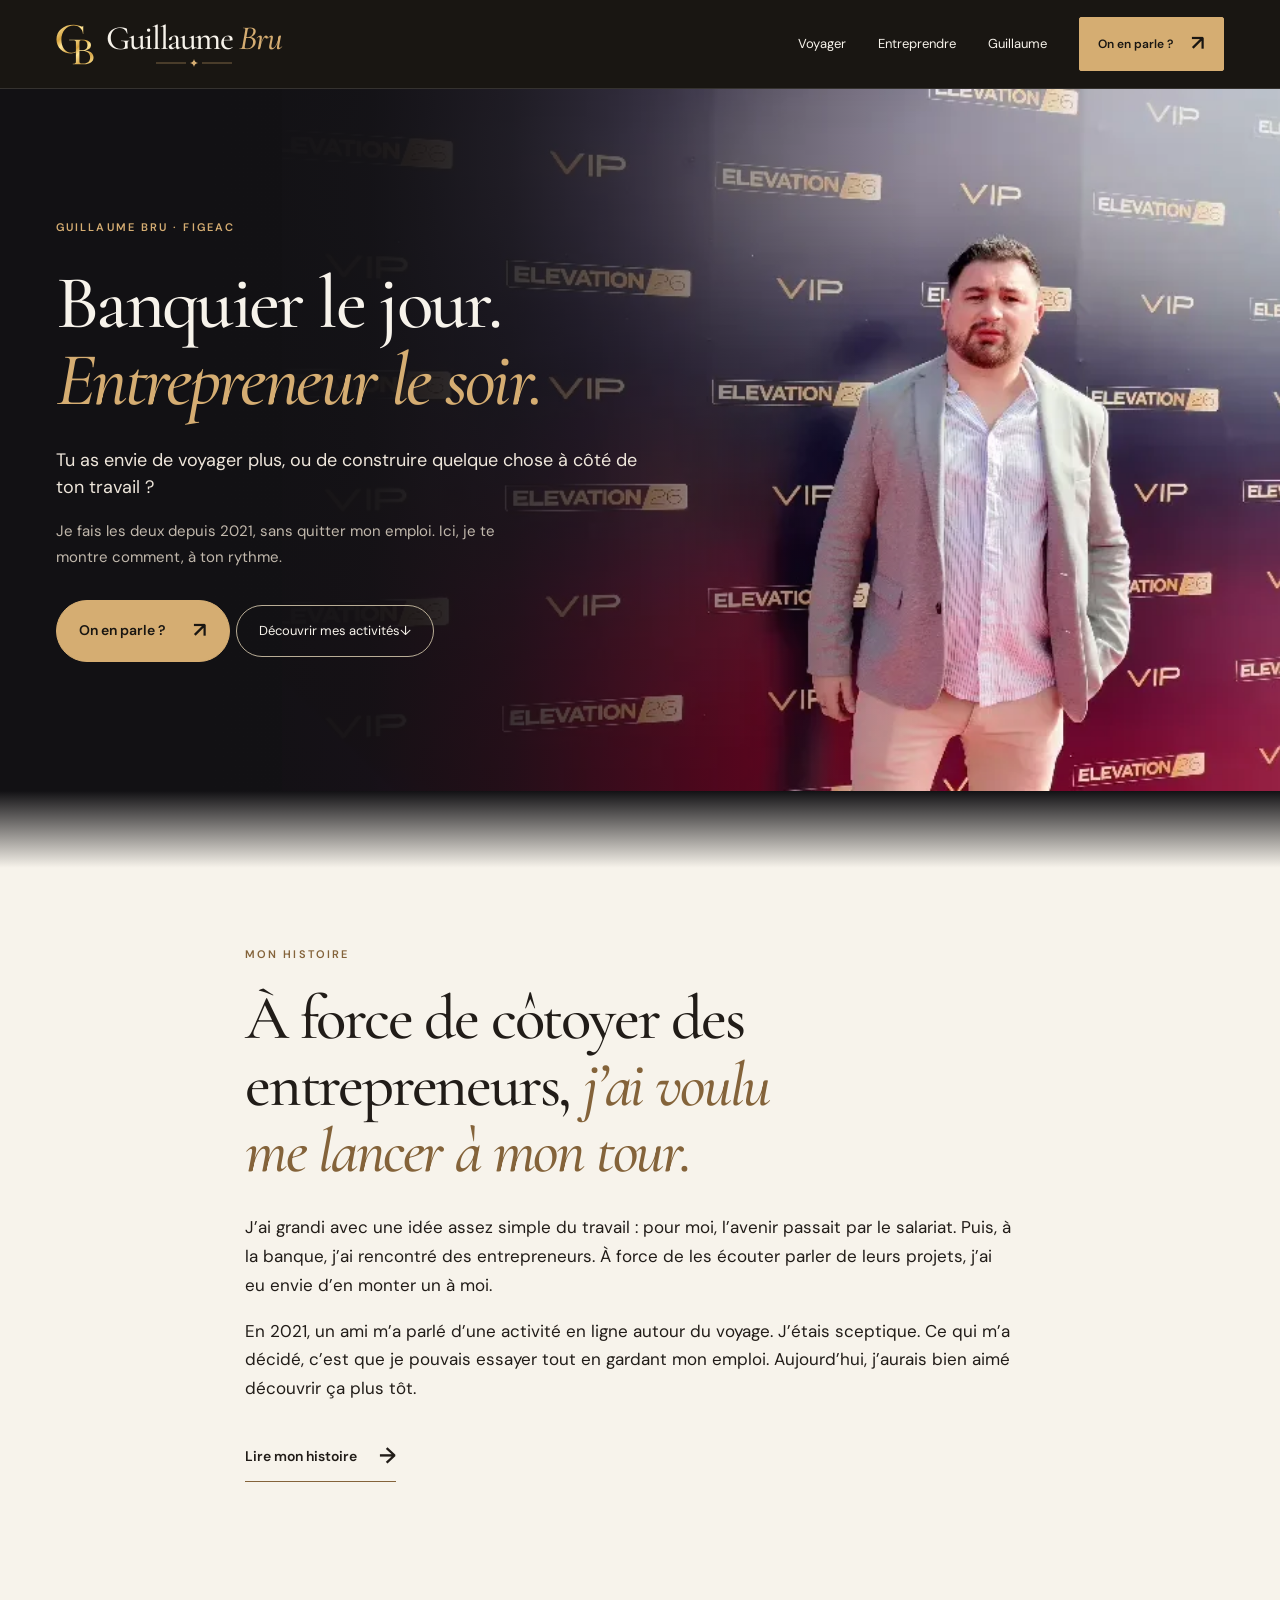
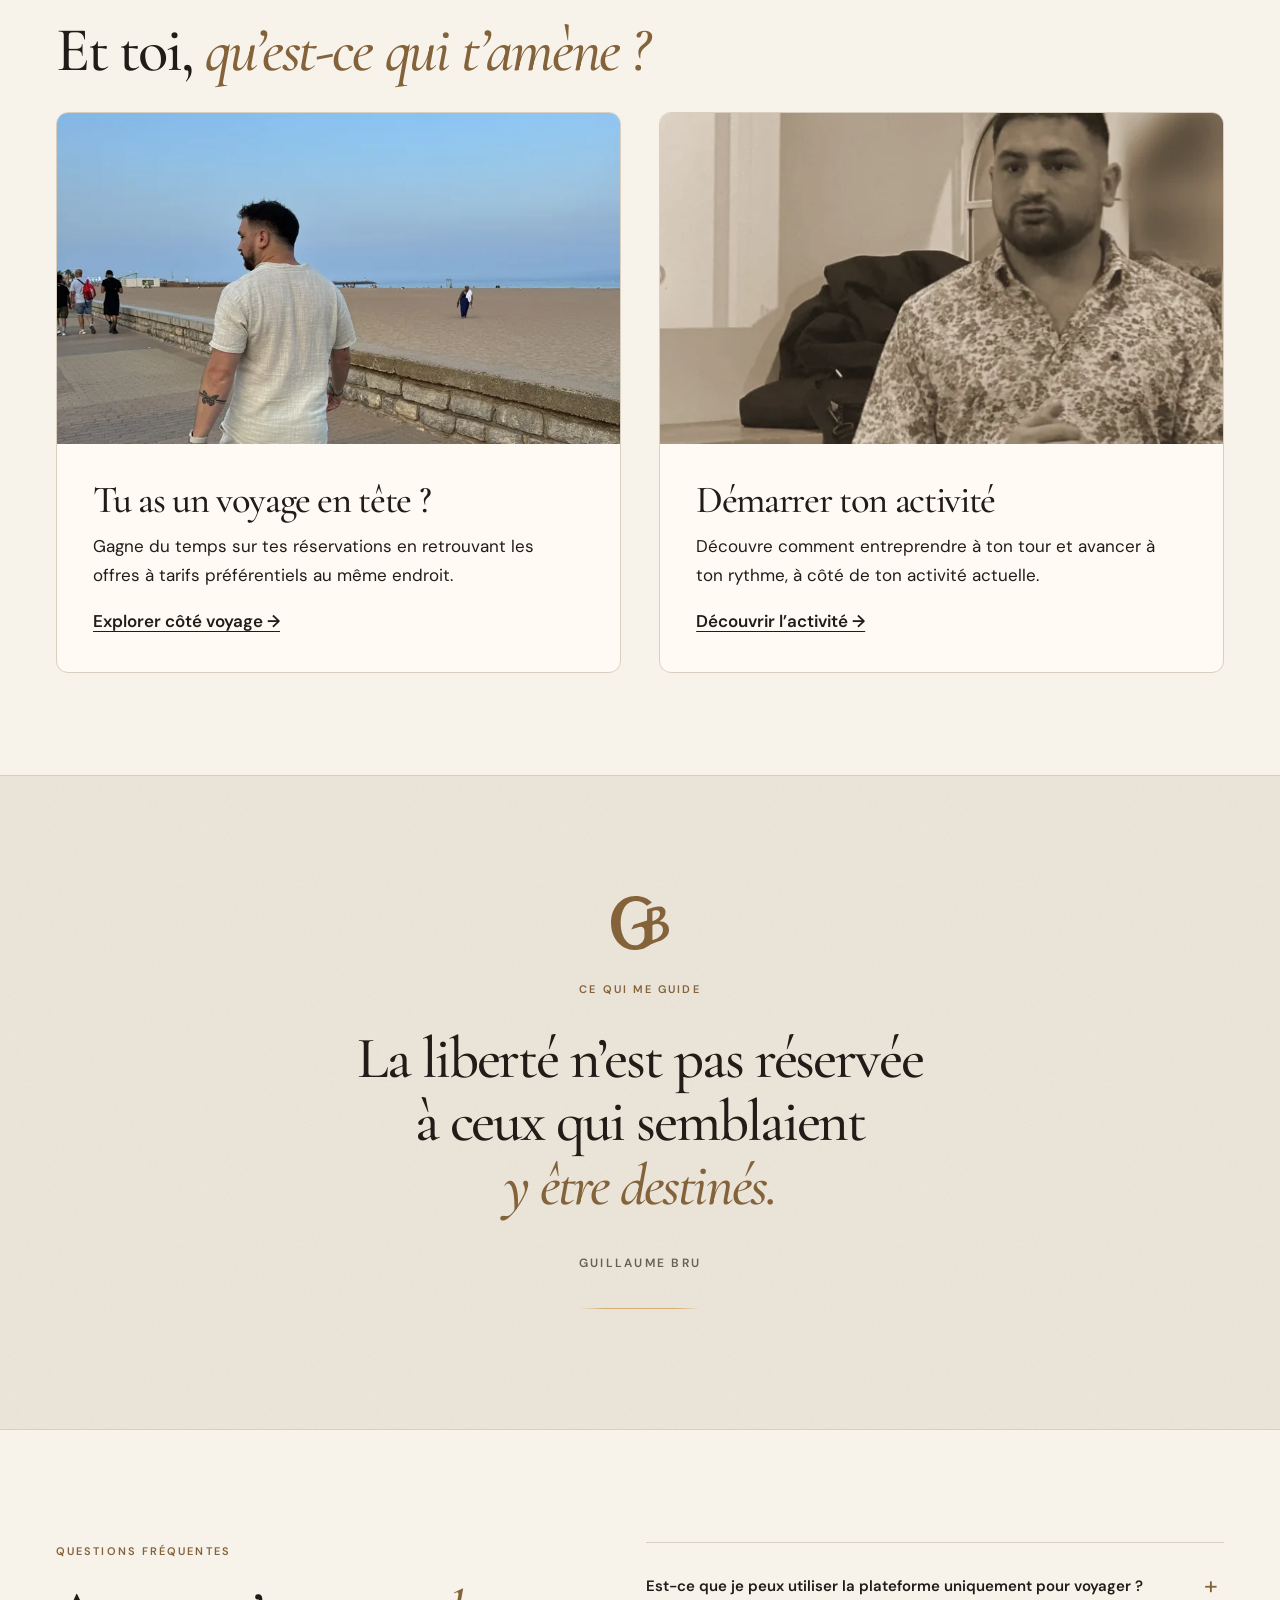
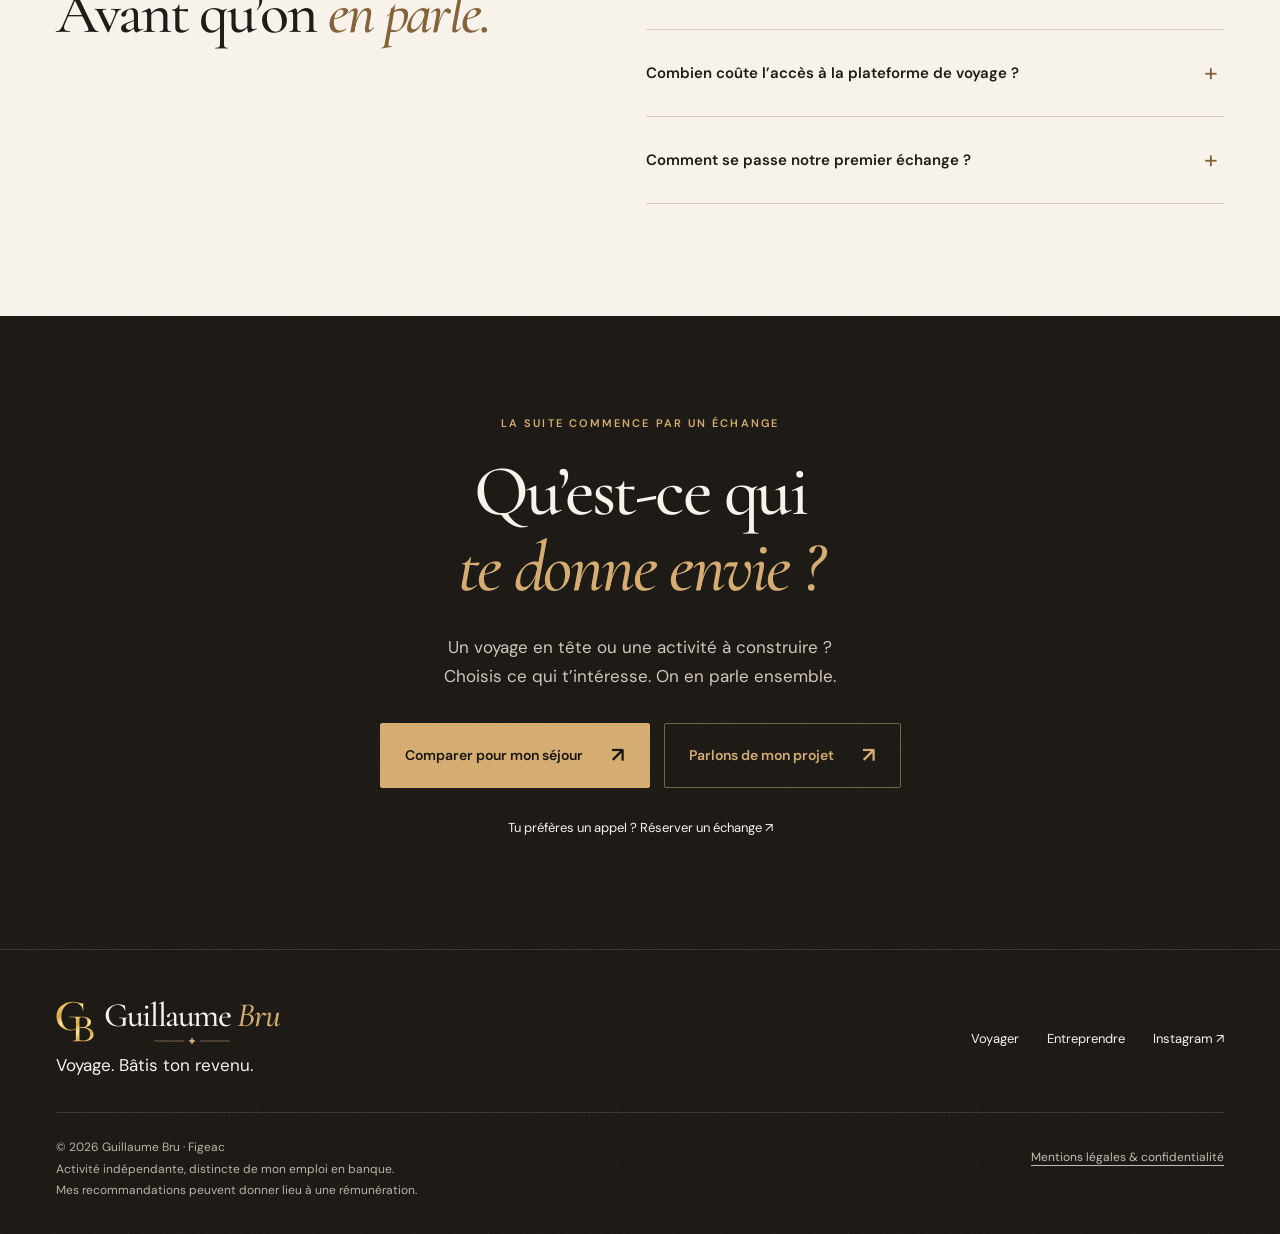
==== index.html @ 3b045660 "Repartir du film original pour la boucle mobile en pleine définition" ====
<!doctype html><html lang="fr"><head><meta charset="utf-8"><script>document.documentElement.classList.add('js');setTimeout(function(){if(!window.__revealReady)document.documentElement.classList.add('reveal-all')},3500)</script><meta name="viewport" content="width=device-width,initial-scale=1"><meta name="theme-color" content="#191612"><meta name="robots" content="index,follow"><title>Guillaume Bru — Voyage mieux. Construis une activité à toi.</title><meta name="description" content="Voyage à prix préférentiels grâce à la plateforme privée que j’utilise, et découvre comment je construis une activité à côté de mon emploi."><meta property="og:title" content="Guillaume Bru — Voyage mieux. Construis une activité à toi."><meta property="og:description" content="Voyage à prix préférentiels grâce à la plateforme privée que j’utilise, et découvre comment je construis une activité à côté de mon emploi."><meta property="og:type" content="website"><meta property="og:site_name" content="Guillaume Bru"><meta property="og:locale" content="fr_FR"><meta property="og:url" content="https://guillaumebru.com/"><meta property="og:image" content="https://guillaumebru.com/assets/og-card.jpg?v=2"><meta property="og:image:width" content="1200"><meta property="og:image:height" content="630"><meta property="og:image:alt" content="Guillaume Bru — Banquier le jour. Entrepreneur le soir."><meta name="twitter:card" content="summary_large_image"><link rel="canonical" href="https://guillaumebru.com/"><link rel="icon" href="favicon.svg?v=2" type="image/svg+xml"><link rel="icon" href="favicon-48.png?v=2" type="image/png" sizes="48x48"><link rel="apple-touch-icon" href="apple-touch-icon.png?v=2"><link rel="preload" href="assets/editorial.woff2" as="font" type="font/woff2" crossorigin><link rel="preload" href="assets/sans.woff2" as="font" type="font/woff2" crossorigin><link rel="stylesheet" href="site.css?v=20261110-premium"><script src="app.js?v=20261110-premium" defer></script><script type="application/ld+json">{"@context": "https://schema.org", "@type": "Person", "name": "Guillaume Bru", "url": "https://guillaumebru.com/", "image": "https://guillaumebru.com/assets/night-800.webp", "jobTitle": "Entrepreneur indépendant", "description": "Banquier le jour, entrepreneur le soir. Voyages et entrepreneuriat accompagné.", "address": {"@type": "PostalAddress", "addressLocality": "Figeac", "postalCode": "46100", "addressCountry": "FR"}, "sameAs": ["https://www.instagram.com/guillaume.bru_/"]}</script><script type="application/ld+json">{"@context": "https://schema.org", "@type": "WebSite", "name": "Guillaume Bru", "alternateName": "guillaumebru.com", "url": "https://guillaumebru.com/"}</script><link rel="stylesheet" href="assets/accueil-video.css?v=3"><link rel="stylesheet" href="assets/signature-gb.css?v=3"></head><body data-page="home"><a class="skip-link" href="#main">Aller au contenu</a><header class="site-header"><div class="wrap header-inner"><a class="brand signature-gb" href="index.html" aria-label="Guillaume Bru, accueil"><img src="assets/monogramme-gb.svg" alt="" width="38" height="41"><span>Guillaume <em>Bru</em></span></a><button class="menu-toggle" aria-expanded="false" aria-controls="main-navigation">Menu</button><nav class="header-nav" id="main-navigation" aria-label="Navigation principale"><a href="voyages.html">Voyager</a><a href="activite.html">Entreprendre</a><a href="histoire.html">Guillaume</a><a class="button" href="#contact">On en parle ? <span aria-hidden="true">↗</span></a></nav></div></header><main id="main">
<section class="hero hero-dark accueil-video" aria-labelledby="home-title"><video class="accueil-film" autoplay muted loop playsinline disablepictureinpicture preload="auto" poster="assets/accueil-poster.webp" aria-hidden="true" ><source src="assets/accueil-boucle.mp4" type="video/mp4" media="(min-width:721px) and (hover:hover), (min-width:721px) and (pointer:fine)"></video><picture aria-hidden="true"><source media="(max-width:720px), (hover:none) and (pointer:coarse)" srcset="assets/accueil-mobile.webp?v=2"><img class="accueil-film accueil-film-mobile" alt="" src="assets/accueil-poster.webp"></picture><div class="wrap hero-grid"><div class="hero-copy"><span class="eyebrow">Guillaume Bru · Figeac</span><h1 id="home-title"><span class="line"><span>Banquier le jour.</span></span> <em><span class="line"><span>Entrepreneur le soir.</span></span></em></h1><p class="hero-lead">Tu as envie de voyager plus, ou de construire quelque chose à côté de ton travail&nbsp;?</p><p>Je fais les deux depuis 2021, sans quitter mon emploi. Ici, je te montre comment, à ton rythme.</p><a class="button" href="#contact">On en parle ? <span aria-hidden="true">↗</span></a><a class="quiet-link" href="#voyager">Découvrir mes activités <span class="arrow-down" aria-hidden="true">↓</span></a></div></div></section>
<link rel="stylesheet" href="assets/accueil-parcours.css">
<section class="home-story" id="guillaume" aria-labelledby="home-story-title">
  <div class="wrap"><div class="home-story-copy">
    <span class="eyebrow">Mon histoire</span>
    <h2 id="home-story-title">À force de côtoyer des entrepreneurs, <em>j’ai voulu me lancer à mon tour.</em></h2>
    <p>J’ai grandi avec une idée assez simple du travail : pour moi, l’avenir passait par le salariat. Puis, à la banque, j’ai rencontré des entrepreneurs. À force de les écouter parler de leurs projets, j’ai eu envie d’en monter un à moi.</p>
    <p>En 2021, un ami m’a parlé d’une activité en ligne autour du voyage. J’étais sceptique. Ce qui m’a décidé, c’est que je pouvais essayer tout en gardant mon emploi. Aujourd’hui, j’aurais bien aimé découvrir ça plus tôt.</p>
    <a class="text-link" href="histoire.html">Lire mon histoire <span aria-hidden="true">→</span></a>
  </div></div>
</section>
<section class="home-doors wrap" id="voyager" aria-labelledby="doors-title">
  <h2 id="doors-title">Et toi, <em>qu’est-ce qui t’amène&nbsp;?</em></h2>
  <div class="home-door-grid">
    <a class="home-door" href="voyages.html"><img src="assets/linen-800.webp" srcset="assets/linen-480.webp 480w, assets/linen-800.webp 800w, assets/linen-1200.webp 1200w" sizes="(max-width: 700px) 90vw, 45vw" width="1200" height="1600" alt="Guillaume en tenue de lin claire, sur une promenade en bord de mer" loading="lazy" decoding="async"><div><h3>Tu as un voyage en tête ?</h3><p>Gagne du temps sur tes réservations en retrouvant les offres à tarifs préférentiels au même endroit.</p><span class="home-door-link">Explorer côté voyage →</span></div></a>
    <a class="home-door" href="activite.html" id="entreprendre"><img src="assets/talk-570.webp" srcset="assets/talk-480.webp 480w, assets/talk-570.webp 570w" sizes="(max-width: 700px) 90vw, 45vw" width="570" height="855" alt="Guillaume présente le service lors d’une rencontre" loading="lazy" decoding="async"><div><h3>Démarrer ton activité</h3><p>Découvre comment entreprendre à ton tour et avancer à ton rythme, à côté de ton activité actuelle.</p><span class="home-door-link">Découvrir l’activité →</span></div></a>
  </div>
</section>
<section class="manifesto" aria-labelledby="manifesto-title"><div class="wrap manifesto-inner"><svg class="monogram" viewBox="0 0 336 313" aria-hidden="true" focusable="false"><path fill="currentColor" fill-rule="evenodd" d="M 237 37 C 214 14 182 0 141 0 C 62 0 0 66 0 155 C 0 246 58 313 139 313 C 174 313 197 303 221 287 C 236 277 249 272 265 267 C 311 253 336 229 336 194 C 336 164 313 146 280 146 C 305 132 316 115 316 93 C 316 62 287 54 249 65 L 209 77 V 142 L 132 166 L 118.5 191 Q 117 194 120.5 193 L 163 180 C 181 174 194 183 194 204 V 233 C 194 261 171 286 139 286 C 90 286 56 232 56 154 C 56 78 92 29 142 29 C 169 29 191 40 208 57 Z M 240 89 Q 240 87 242 86.4 L 250 84 C 272 78 284 85 284 102 C 284 122 269 137 246 144 L 242 145.4 Q 240 146 240 144 Z M 240 170 Q 240 168 242 167.4 L 254 164 C 279 157 301 170 301 195 C 301 222 280 242 255 250 L 242 254.3 Q 240 255 240 253 Z"/></svg><span class="eyebrow" id="manifesto-title">Ce qui me guide</span><blockquote><p>La liberté n’est pas réservée<br class="br-wide"> à&nbsp;ceux qui semblaient<br class="br-wide"> <em>y être destinés.</em></p></blockquote><p class="signature">Guillaume Bru</p><span class="hairline" aria-hidden="true"></span></div></section>
<section class="section wrap faq-section" aria-labelledby="accueil-faq-titre">
  <div><span class="eyebrow">Questions fréquentes</span><h2 id="accueil-faq-titre">Avant qu’on <em>en parle.</em></h2></div>
  <div class="faq">
        <details><summary>Est-ce que je peux utiliser la plateforme uniquement pour voyager ? <span aria-hidden="true">+</span></summary><p>Oui. Tu peux réserver tes séjours et profiter des tarifs membres sans vendre ni recruter.</p></details>
        <details><summary>Combien coûte l’accès à la plateforme de voyage ? <span aria-hidden="true">+</span></summary><p>Ça dépend de ta façon de voyager. Il existe plusieurs formules. Je te montre ce que chacune inclut, son coût à l’inscription et les frais à prévoir ensuite. On regarde ensemble laquelle a du sens pour toi, selon tes voyages et ton budget.</p></details>
        <details><summary>Comment se passe notre premier échange ? <span aria-hidden="true">+</span></summary><p>Tu me racontes ce qui t’amène. Si tu as un voyage en tête, on part de ta destination et de tes dates. Si c’est l’activité qui t’intéresse, on parle de ton projet, du fonctionnement et des coûts. Tu poses tes questions et tu décides de la suite, à ton rythme.</p></details>
      </div>
</section>
<section class="contact-section" id="contact"><div class="wrap contact-inner"><span class="eyebrow">La suite commence par un échange</span><h2>Qu’est-ce qui<br><em>te donne envie&nbsp;?</em></h2><p>Un voyage en tête ou une activité à construire ?<br>Choisis ce qui t’intéresse. On en parle ensemble.</p><div class="contact-actions"><a class="button" href="https://wa.me/33670026814?text=Bonjour%20Guillaume%2C%20je%20souhaite%20comparer%20pour%20mon%20prochain%20s%C3%A9jour.%20Voici%20ma%20destination%2C%20mes%20dates%20et%20le%20nombre%20de%20voyageurs%20%3A%20" target="_blank" rel="noopener noreferrer">Comparer pour mon séjour <span aria-hidden="true">↗</span></a><a class="button button-outline" href="https://wa.me/33670026814?text=Bonjour%20Guillaume%2C%20je%20viens%20de%20d%C3%A9couvrir%20ton%20site.%20J%E2%80%99aimerais%20en%20savoir%20plus%20sur%20l%E2%80%99activit%C3%A9%20de%20recommandation%20et%20ton%20accompagnement.%20Peut-on%20en%20parler%20%3F" target="_blank" rel="noopener noreferrer">Parlons de mon projet <span aria-hidden="true">↗</span></a></div><a class="quiet-link" href="https://calendly.com/guillaume-bru/cae" target="_blank" rel="noopener noreferrer" data-calendly>Tu préfères un appel ? Réserver un échange ↗</a></div></section>
</main>
<footer class="site-footer"><div class="wrap"><div class="footer-top"><div class="footer-brand"><div><a class="brand signature-gb" href="index.html" aria-label="Guillaume Bru, accueil"><img src="assets/monogramme-gb.svg" alt="" width="38" height="41"><span>Guillaume <em>Bru</em></span></a><p>Voyage. Bâtis ton revenu.</p></div></div><nav class="footer-links" aria-label="Navigation de pied de page"><a href="voyages.html">Voyager</a><a href="activite.html">Entreprendre</a><a href="https://www.instagram.com/guillaume.bru_/" target="_blank" rel="noopener noreferrer">Instagram ↗</a></nav></div><div class="footer-bottom"><p>© 2026 Guillaume Bru · Figeac<br>Activité indépendante, distincte de mon emploi en banque.<br>Mes recommandations peuvent donner lieu à une rémunération.</p><button class="plain-button" data-open="information-dialog">Mentions légales &amp; confidentialité</button></div></div></footer><dialog id="information-dialog" class="modal" aria-labelledby="information-title"><button class="modal-close" data-close aria-label="Fermer les mentions légales">✕</button><span class="eyebrow">Mentions légales &amp; confidentialité</span><h2 id="information-title">Pour en savoir plus.</h2><h3>Éditeur du site</h3><p>Guillaume Bru, entrepreneur individuel (EI) · micro-entreprise<br>SIREN 101 064 566 · SIRET 101 064 566 00017<br>Mandataire indépendant en services de voyages (APE 7990Z)<br>46100 Figeac, France<br>Directeur de la publication : Guillaume Bru</p><h3>Contact</h3><p><a href="mailto:guillaume.bru46@gmail.com">guillaume.bru46@gmail.com</a><br><a href="https://wa.me/33670026814" target="_blank" rel="noopener noreferrer">WhatsApp : 06 70 02 68 14 ↗</a></p><h3>Hébergement</h3><p>GitHub, Inc. · 88 Colin P. Kelly Jr. Street, San Francisco, CA 94107, États-Unis · +1 877 448 4820</p><h3>Mon activité</h3><p>Je recommande la plateforme Travel Advantage dans le cadre de mon activité indépendante auprès de MWR Life. Certaines recommandations peuvent me donner droit à une rémunération. Cette activité est distincte de mon emploi en banque.</p><h3>Tes données</h3><p>Ce site n’intègre pas de formulaire de collecte. Pour connaître sa fréquentation (nombre de visites, pages vues, provenance), il utilise Cloudflare Web Analytics, qui ne dépose pas de cookie et ne te suit pas d’un site à l’autre. Les échanges se font via WhatsApp, Calendly ou Instagram. La vidéo YouTube et l’agenda Calendly ne se chargent dans la page que lorsque tu cliques pour les ouvrir. Ces services appliquent leurs propres conditions et politiques de confidentialité. L’hébergeur peut enregistrer des données techniques de connexion, comme l’adresse IP, pour assurer le fonctionnement et la sécurité du site.</p><h3>Photos et médias</h3><p>Les photos personnelles sont utilisées pour présenter mon univers. Les mentions de médias renvoient aux contenus consacrés à la plateforme ou à l’entreprise ; elles ne constituent pas une recommandation de leur part.</p></dialog><!-- Cloudflare Web Analytics --><script type='module' src='https://static.cloudflareinsights.com/beacon.min.js' data-cf-beacon='{"token": "7118e7da68ed434f9c228f956c5463e0"}'></script><!-- End Cloudflare Web Analytics --></body></html>
---- site.css ----
@font-face{font-family:Editorial;src:url('assets/editorial.woff2') format('woff2'),url('assets/editorial.woff') format('woff');font-weight:500;font-display:swap}@font-face{font-family:Editorial;src:url('assets/editorial-italic.woff2') format('woff2'),url('assets/editorial-italic.woff') format('woff');font-style:italic;font-weight:500;font-display:swap}@font-face{font-family:Sans;src:url('assets/sans.woff2') format('woff2'),url('assets/sans.woff') format('woff');font-weight:400;font-display:swap}@font-face{font-family:Sans;src:url('assets/sans-semibold.woff2') format('woff2'),url('assets/sans-semibold.woff') format('woff');font-weight:600 700;font-display:swap}
:root{--ink:#211c18;--black:#191612;--ivory:#f7f3eb;--sand:#ede6da;--gold:#d5ad72;--bronze:#84633a;--muted:#676057;--line:#d8cfc1;--display:Editorial,Georgia,serif;--body:Sans,Arial,sans-serif}*{box-sizing:border-box}html{scroll-padding-top:100px}body{margin:0;background:var(--ivory);color:var(--ink);font:17px/1.7 var(--body);-webkit-font-smoothing:antialiased}img{display:block;width:100%;height:auto}figure{margin:0}a{color:inherit;text-decoration:none}button{font:inherit;cursor:pointer}a:focus-visible,button:focus-visible,summary:focus-visible{outline:2px solid var(--bronze);outline-offset:6px}.dark-section :focus-visible,.hero-dark :focus-visible,.site-header :focus-visible,.contact-section :focus-visible,.site-footer :focus-visible{outline-color:var(--gold)}::selection{background:var(--gold);color:var(--black)}[id]{scroll-margin-top:24px}.wrap{width:min(1240px,calc(100% - 112px));margin-inline:auto}h1,h2,h3,p{margin:0}h1,h2,h3{font-family:var(--display);font-weight:500;line-height:1.05;letter-spacing:-.035em;text-wrap:balance}h1{font-size:clamp(70px,6.7vw,104px)}h2{font-size:clamp(48px,4.6vw,72px)}h3{font-size:36px}h1 em,h2 em,h3 em{font-weight:500;color:var(--bronze)}p+p{margin-top:18px}p{overflow-wrap:break-word;text-wrap:pretty}strong{font-weight:600}ul,ol{margin:0;padding:0;list-style:none}.eyebrow{display:block;font-size:11px;font-weight:600;letter-spacing:.19em;text-transform:uppercase;line-height:1.7;color:var(--bronze);margin-bottom:22px}.lead,.hero-lead{font-size:22px;line-height:1.5;color:var(--ink)}.section{padding-block:112px}.section-copy p{color:var(--muted)}.section-copy .lead{color:var(--ink)}.section-copy h2{margin-bottom:28px}.section-copy h3{margin-bottom:14px}.section-heading{max-width:800px;margin-bottom:60px}.section-heading p{max-width:560px;color:var(--muted);margin-top:24px}.button{display:inline-flex;align-items:center;justify-content:center;gap:28px;min-height:56px;padding:16px 24px;background:var(--gold);color:var(--black);border:1px solid var(--gold);border-radius:2px;font-size:14px;font-weight:600;line-height:1.5;transition:background .2s,transform .2s;max-width:100%;text-align:left}.button span{font-size:21px;flex-shrink:0}.button:hover{background:#e5c18b;transform:translateY(-2px)}.button-outline{background:transparent;color:var(--gold);border-color:#796347}.button-outline:hover{color:var(--black);background:var(--gold)}.text-link{display:inline-flex;gap:22px;align-items:center;font-size:14px;font-weight:600;line-height:1.6;border-bottom:1px solid var(--bronze);padding-block:13px 9px}.text-link:hover{color:var(--bronze)}.text-link span{font-size:22px;flex-shrink:0}.quiet-link{display:table;font-size:13px;line-height:1.7;padding-block:12px;opacity:.82}.quiet-link:hover{opacity:1;text-decoration:underline;text-underline-offset:5px}.fine-print{font-size:12px;line-height:1.7;color:var(--muted)}.subtle{font-size:15px}.subtle a{border-bottom:1px solid var(--line)}figcaption{font-size:12px;letter-spacing:.025em;line-height:1.6;padding-top:14px;color:var(--muted)}
.site-header{position:sticky;top:0;z-index:30;background:var(--black);color:var(--ivory);border-bottom:1px solid #ffffff1f}.header-inner{display:flex;align-items:center;justify-content:space-between;gap:32px;min-height:88px}.brand{font-family:var(--display);font-size:34px;letter-spacing:-.04em;white-space:nowrap;line-height:1.2}.brand em{color:var(--gold)}.header-nav{display:flex;align-items:center;gap:32px;font-size:13px}.header-nav>a:not(.button){padding-block:20px;position:relative}.header-nav>a[aria-current=page]::after{content:'';position:absolute;bottom:10px;left:0;right:0;height:1px;background:var(--gold)}.header-nav .button{min-height:44px;padding:10px 18px;gap:18px;font-size:12px}.menu-toggle{display:none;color:var(--ivory);background:transparent;border:1px solid #ffffff55;border-radius:2px;padding:9px 14px;min-height:44px}.skip-link{position:fixed;top:8px;left:8px;transform:translateY(-150%);z-index:100;background:var(--ivory);color:var(--ink);padding:12px}.skip-link:focus{transform:translateY(0)}
.hero-dark{background:var(--black);color:var(--ivory)}.hero-grid{display:grid;grid-template-columns:1.05fr .95fr;gap:8%;align-items:center;padding-block:50px 64px}.hero-copy{min-width:0;padding-block:24px}.hero-copy .eyebrow{margin-bottom:28px}.hero-copy h1{margin-bottom:28px}.hero-copy>p:not(.hero-lead){font-size:15px;max-width:460px;color:var(--muted)}.hero-copy .hero-lead{margin-bottom:20px}.hero-copy>.button{margin-top:30px}.hero-copy>.quiet-link{margin-top:10px}.hero-dark .hero-copy>p:not(.hero-lead){color:#c1b8ac}.hero-dark .hero-lead{color:#eee6db}.hero-dark .eyebrow,.hero-dark h1 em{color:var(--gold)}.hero-photo{position:relative;min-width:0}.hero-photo>img{aspect-ratio:3/4;object-fit:cover}.hero-photo figcaption{position:absolute;bottom:0;left:0;right:0;padding:70px 24px 22px;color:#fff;background:linear-gradient(transparent,#0009);font-size:13px}.sunset-photo{box-shadow:18px 18px 0 -1px var(--black),18px 18px 0 0 #d5ad724a}.hero-baseline{display:flex;justify-content:space-between;gap:28px;border-top:1px solid #ffffff29;padding-block:22px;font-size:12px;color:#bcb2a5}.hero-baseline a{color:var(--gold)}.hero-light{border-bottom:1px solid var(--line)}.hero-light h1{font-size:clamp(72px,7vw,108px)}.hero-light .hero-photo{box-shadow:18px 18px 0 -1px var(--ivory),18px 18px 0 0 var(--line)}
.offer-grid,.about-grid{display:grid;grid-template-columns:.95fr 1.05fr;gap:10%;align-items:center}.editorial-photo{min-width:0}.editorial-photo>img{aspect-ratio:3/4;object-fit:cover}.travel-photo>img{object-position:50% 40%}.training-photo>img{object-fit:contain;background:#ddd5c8}.about-grid{grid-template-columns:.8fr 1.2fr;gap:12%}.about-photo>img{object-position:50% 35%}.small-aside{border-top:1px solid var(--line);margin-top:36px;padding-top:26px}.small-aside .eyebrow{margin-bottom:10px}.small-aside p{font-size:15px}.small-aside>a{display:inline-block;font-size:13px;font-weight:600;padding-block:12px 4px}.press-strip{background:var(--sand);border-block:1px solid var(--line)}.press-inner{display:flex;align-items:center;justify-content:center;gap:64px;padding-block:24px}.press-inner p{font-size:13px;line-height:1.8;color:var(--muted)}.press-inner strong{color:var(--ink)}.press-logos{display:flex;align-items:center;gap:28px}.press-logos img:first-child{width:60px;height:60px;object-fit:contain}.press-logos img:last-child{width:104px;height:auto;border-radius:2px}.dark-section{background:var(--black);color:var(--ivory)}.dark-section .eyebrow,.dark-section h2 em,.dark-section h3 em{color:var(--gold)}.dark-section p,.dark-section figcaption{color:#c5bcaf}.dark-section .lead{color:var(--ivory)}.dark-section .text-link{border-color:var(--gold);color:var(--gold)}.reverse-grid{grid-template-columns:1.1fr .9fr;gap:10%}.human-note{border-left:1px solid var(--gold);padding-left:24px;margin:30px 0}.human-note .eyebrow{margin-bottom:12px;font-size:10px}.human-note h3{font-size:32px}.human-note p{font-size:15px}
.contact-section{padding-block:98px;background:var(--black);color:var(--ivory);border-bottom:1px solid #ffffff24}.contact-inner{max-width:1000px;text-align:center}.contact-inner .eyebrow{color:var(--gold)}.contact-inner h2{font-size:clamp(55px,5.6vw,86px);margin-bottom:28px}.contact-inner h2 em{color:var(--gold)}.contact-inner>p{max-width:580px;margin-inline:auto;color:#d1c7ba}.contact-inner>.button,.contact-actions{margin-top:32px}.contact-actions{display:flex;gap:14px;justify-content:center}.contact-inner .quiet-link{margin:17px auto 0}.site-footer{background:var(--black);color:var(--ivory);padding-block:48px 32px}.footer-top{display:flex;justify-content:space-between;align-items:center;gap:32px;padding-bottom:32px}.footer-tagline{font-size:12px;color:#bcb2a5;margin-top:10px}.footer-links{display:flex;gap:28px;font-size:13px}.footer-links a{padding-block:12px}.footer-bottom{display:flex;gap:32px;justify-content:space-between;border-top:1px solid #ffffff21;padding-top:24px}.footer-bottom p{max-width:670px;font-size:10px;line-height:1.8;color:#bcb2a5}.plain-button{font-size:11px;color:#c5bcaf;background:transparent;border:0;padding:10px 0;align-self:start;white-space:nowrap;text-decoration:underline;text-underline-offset:4px}.modal{max-width:640px;width:calc(100% - 32px);max-height:85dvh;border:1px solid var(--line);padding:52px 36px 36px;background:var(--ivory);color:var(--ink);border-radius:4px}.modal::backdrop{background:#000a;backdrop-filter:blur(3px)}.modal h2{font-size:40px;margin-bottom:26px}.modal h3{font-family:var(--body);font-size:16px;letter-spacing:0;margin:24px 0 10px}.modal p{font-size:14px}.modal a{text-decoration:underline}.modal-close{position:absolute;top:8px;right:12px;border:0;background:transparent;font-size:30px;width:44px;height:44px;color:var(--ink)}
.intent-grid{display:grid;grid-template-columns:1fr 1fr;gap:8%}.intent-grid article{display:flex;gap:26px;border-top:1px solid var(--line);padding-top:28px}.index{font-family:var(--display);font-size:30px;font-style:italic;color:var(--bronze);line-height:1.3;flex-shrink:0}.intent-grid h3{font-size:34px;margin-bottom:16px}.intent-grid p{color:var(--muted);font-size:16px}.intent-grid .text-link{font-size:13px;margin-top:8px}.comparison-section{background:var(--sand)}.comparison-grid{display:grid;grid-template-columns:1fr 1fr;gap:8%;align-items:center}.comparison-phones img{border:1px solid var(--line);border-radius:3px}.comparison-phones figcaption{text-align:center}.comparison-copy h3{font-size:46px;margin-bottom:16px}.stay-dates{font-size:14px;color:var(--muted)}.price-list{margin:30px 0 0}.price-list>div{display:flex;justify-content:space-between;align-items:baseline;gap:16px;padding-block:16px;border-bottom:1px solid #c9beac}.price-list dt{font-size:14px}.price-list dd{font-weight:600;margin:0;white-space:nowrap;font-size:24px}.difference{margin-block:22px}.difference strong{font:500 66px/1.1 var(--display);letter-spacing:-.025em}.difference p{font-size:13px;margin-top:8px;color:var(--muted)}.comparison-copy .fine-print{margin-block:18px 26px}.experience-intro{display:grid;grid-template-columns:1fr 1fr;gap:8%;align-items:start;margin-bottom:48px}.experience-intro h2{font-size:60px}.experience-intro .lead{font-size:21px}.experience-intro p:not(.lead){font-size:16px}.friends-panorama{max-width:850px;margin-inline:auto}.friends-panorama img{aspect-ratio:1179/781;object-fit:contain}.friends-panorama figcaption{text-align:center}.experience-note{font-size:13px;text-align:center;margin-top:26px}.experience-note a{color:var(--gold);text-decoration:underline;text-underline-offset:4px}.media-section{display:grid;grid-template-columns:1fr 1fr;gap:8%;align-items:center}.media-section h2{font-size:60px}.media-card{display:block;min-width:0}.media-visual{position:relative;background:#0b1544}.media-visual img{aspect-ratio:16/9;object-fit:cover;transition:opacity .25s}.media-card:hover img{opacity:.8}.play{position:absolute;bottom:20px;right:20px;width:52px;height:52px;display:grid;place-items:center;background:var(--ivory);color:var(--ink);border-radius:50%;padding-left:3px;font-size:16px}.media-caption{padding:22px 0;border-bottom:1px solid var(--line)}.media-caption .eyebrow{margin-bottom:9px}.media-caption h3{font-size:30px}.media-caption .text-link{font-size:13px;border:0;padding-bottom:0}.media-band{background:var(--sand)}
.service-grid{display:grid;grid-template-columns:1fr 1fr;gap:8%;align-items:start}.service-grid h2{font-size:60px}.support-section{background:var(--sand)}.support-list{margin-top:28px}.support-list li{display:flex;gap:24px;border-top:1px solid #c9beac;padding-block:22px}.support-list h3{font-family:var(--body);font-size:16px;letter-spacing:0;line-height:1.5;margin-bottom:6px}.support-list p{font-size:14px;line-height:1.7}.fit-grid{display:grid;grid-template-columns:1fr 1fr;gap:28px}.fit-card{padding:40px 36px;border:1px solid #756049;border-radius:3px}.fit-card h3{font-size:40px}.fit-card .eyebrow{font-size:10px;margin-bottom:18px}.fit-yes{background:#27221b}.fit-no{background:#eee7dc;color:var(--ink);border-color:#eee7dc}.fit-no .eyebrow,.fit-no h3 em{color:var(--bronze)}.fit-card ul{margin-top:28px}.fit-card li{display:flex;gap:18px;padding-block:18px;border-top:1px solid #ffffff24;align-items:flex-start}.fit-card li p{font-size:15px;line-height:1.7}.fit-no li{border-color:var(--line)}.fit-no li p,.fit-no .fit-note{color:var(--muted)}.fit-mark{flex:0 0 25px;font:400 22px/1.3 var(--body);color:var(--gold)}.fit-no .fit-mark{color:var(--ink);font-size:27px;line-height:1.1}.fit-note{font-size:13px;line-height:1.7;border-top:1px solid var(--line);padding-top:20px}.fit-action{margin-top:40px;text-align:center}.personal-note{max-width:1050px}.personal-note h2{margin-bottom:40px}.personal-note-grid{display:grid;grid-template-columns:1fr 1fr;gap:10%}.personal-note-grid>div{color:var(--muted);font-size:16px}.faq-section{display:grid;grid-template-columns:.9fr 1.1fr;gap:10%}.faq-section h2{font-size:60px}.faq details{border-top:1px solid var(--line)}.faq details:last-child{border-bottom:1px solid var(--line)}.faq summary{list-style:none;display:flex;justify-content:space-between;align-items:center;gap:20px;padding-block:23px;font-size:15px;line-height:1.6;font-weight:600;cursor:pointer}.faq summary::-webkit-details-marker{display:none}.faq summary span{font-size:25px;font-weight:400;flex:0 0 20px;color:var(--bronze);transition:transform .2s}.faq details[open] summary span{transform:rotate(45deg)}.faq details p{padding-bottom:24px;font-size:15px;color:var(--muted)}
@media(max-width:1100px){.wrap{width:calc(100% - 72px)}.hero-grid{gap:6%}.header-nav{gap:24px}.hero-copy h1{font-size:78px}.hero-light h1{font-size:82px}.hero-copy .hero-lead{font-size:20px}.hero-copy>p:not(.hero-lead){font-size:14px}.section{padding-block:90px}.offer-grid,.about-grid,.reverse-grid{gap:7%}.experience-intro h2,.service-grid h2,.media-section h2,.faq-section h2{font-size:52px}.fit-card{padding:32px 28px}.fit-card h3{font-size:36px}.fit-card li p{font-size:14px}.comparison-grid{gap:6%}}
@media(max-width:820px){.wrap{width:calc(100% - 48px)}.header-inner{min-height:76px;flex-wrap:wrap;gap:0}.brand{font-size:31px}.js .menu-toggle{display:block}.header-nav{width:100%;flex-direction:column;align-items:stretch;gap:0;padding:12px 0 24px}.js .header-nav{display:none}.js .menu-toggle[aria-expanded=true]+.header-nav{display:flex}.header-nav>a:not(.button){padding:15px 0;border-top:1px solid #ffffff20}.header-nav>a[aria-current=page]::after{display:none}.header-nav>a[aria-current=page]{color:var(--gold)}.header-nav .button{margin-top:16px;align-self:flex-start}.hero-grid{grid-template-columns:1fr 1fr;gap:7%;padding-block:40px 50px}.hero-copy h1{font-size:62px}.hero-copy .eyebrow{font-size:10px}.hero-copy .hero-lead{font-size:18px}.hero-copy>.button{font-size:12px;padding:14px 18px;gap:16px}.hero-copy>p:not(.hero-lead){font-size:14px}.hero-light h1{font-size:64px}.section{padding-block:76px}h2{font-size:52px}.section-copy .lead{font-size:20px}.offer-grid,.reverse-grid,.about-grid{grid-template-columns:1fr 1fr;gap:6%}.section-copy p{font-size:15px}.human-note{padding-left:18px}.human-note h3{font-size:28px}.human-note p{font-size:14px}.editorial-photo{align-self:start;margin-top:8px}.press-inner{gap:40px}.comparison-grid,.media-section{gap:6%}.comparison-copy h3{font-size:38px}.price-list dd{font-size:21px}.difference strong{font-size:58px}.experience-intro h2,.service-grid h2,.media-section h2,.faq-section h2{font-size:48px}.fit-grid{gap:18px}.fit-card{padding:28px 24px}.fit-card h3{font-size:32px}.contact-inner h2{font-size:66px}.footer-bottom{flex-direction:column;gap:12px}}
@media(max-width:620px){html{scroll-padding-top:76px}body{font-size:16px}.wrap{width:calc(100% - 40px)}.header-inner{min-height:70px}.brand{font-size:29px}.menu-toggle{font-size:12px}.hero-grid{grid-template-columns:1fr;gap:32px;padding-block:38px 42px}.hero-copy{padding:0}.hero-copy .eyebrow{font-size:10px;margin-bottom:22px}.hero-copy h1{font-size:clamp(48px,14.5vw,78px);line-height:1.01;margin-bottom:24px}.hero-copy .hero-lead{font-size:20px;max-width:360px;margin-bottom:18px}.hero-copy>p:not(.hero-lead){font-size:15px;max-width:460px}.hero-copy>.button{font-size:13px;min-height:54px;margin-top:26px;padding:16px 20px}.hero-copy>.quiet-link{margin-top:6px}.hero-photo{width:100%}.hero-photo>img{aspect-ratio:4/5;object-fit:cover}.sunset-photo>img{object-position:50% 30%}.activity-hero-photo>img{aspect-ratio:3/4;object-fit:contain}.travel-hero-photo>img{object-position:50% 34%}.hero-photo figcaption{padding:64px 18px 17px;font-size:12px}.sunset-photo,.hero-light .hero-photo{box-shadow:none}.hero-baseline{display:block;font-size:11px;padding-block:18px}.hero-baseline a{display:table;padding-top:10px}.hero-light h1{font-size:70px}.section{padding-block:66px}h2{font-size:clamp(43px,11.8vw,60px);line-height:1.07}h3{font-size:32px}.eyebrow{font-size:10px;letter-spacing:.16em;margin-bottom:18px}.section-heading{margin-bottom:36px}.section-heading p{font-size:15px;margin-top:22px}.section-copy h2{margin-bottom:24px}.section-copy p{font-size:16px}.section-copy .lead{font-size:20px}.offer-grid,.about-grid,.reverse-grid{display:flex;flex-direction:column;gap:36px;align-items:stretch}.offer-grid>.section-copy,.about-grid>.section-copy{order:0}.offer-grid>.editorial-photo,.about-grid>.editorial-photo{order:1}.editorial-photo{margin:0;width:100%}.editorial-photo>img{aspect-ratio:4/5}.training-photo>img,.about-photo>img{aspect-ratio:3/4;object-fit:contain}.small-aside{margin-top:28px;padding-top:22px}.small-aside p{font-size:14px}.small-aside .eyebrow{font-size:9px}.text-link{font-size:13px;gap:18px}.human-note{margin-block:26px;padding-left:20px}.human-note h3{font-size:30px}.human-note p{font-size:15px}.press-inner{flex-direction:column;gap:18px;padding-block:26px;text-align:center}.press-inner p{font-size:12px}.press-logos{gap:28px}.press-logos img:first-child{width:48px;height:48px}.press-logos img:last-child{width:90px}.contact-section{padding-block:70px}.contact-inner h2{font-size:clamp(47px,12.6vw,65px)}.contact-inner>p{font-size:15px}.contact-actions{flex-direction:column;gap:12px}.contact-actions .button,.contact-inner>.button{width:100%}.button{font-size:13px;gap:18px;justify-content:space-between;padding:16px 20px}.contact-inner .quiet-link{font-size:12px}.site-footer{padding-block:36px 24px}.footer-top{align-items:start;flex-direction:column;gap:20px;padding-bottom:22px}.footer-links{gap:24px;font-size:12px}.footer-tagline{font-size:11px}.footer-bottom p{font-size:10px}.plain-button{font-size:11px;white-space:normal}.modal{padding:48px 24px 28px}.modal h2{font-size:34px}.intent-grid{grid-template-columns:1fr;gap:30px}.intent-grid article{gap:22px;padding-top:22px}.intent-grid h3{font-size:32px}.intent-grid p{font-size:15px}.comparison-grid{display:flex;flex-direction:column;gap:28px}.comparison-phones{order:1;width:100%;max-width:480px;margin-inline:auto}.comparison-copy{order:0;width:100%}.comparison-copy h3{font-size:40px}.price-list{margin-top:20px}.price-list dd{font-size:23px}.price-list dt{font-size:13px}.difference strong{font-size:64px}.difference p{font-size:13px}.comparison-copy .subtle{font-size:14px}.comparison-copy .button{width:100%}.experience-intro{grid-template-columns:1fr;gap:26px;margin-bottom:32px}.experience-intro h2,.service-grid h2,.media-section h2,.faq-section h2{font-size:clamp(43px,11.5vw,58px)}.experience-intro .lead{font-size:20px}.experience-intro p:not(.lead){font-size:15px}.friends-panorama img{aspect-ratio:1179/781}.experience-note{font-size:12px}.media-section{grid-template-columns:1fr;gap:28px}.media-caption{padding-top:18px}.media-caption h3{font-size:30px}.media-section .section-copy h2{margin-bottom:22px}.media-section .section-copy p{font-size:15px}.play{width:44px;height:44px;right:16px;bottom:16px;font-size:14px}.service-grid{grid-template-columns:1fr;gap:26px}.service-grid .lead{font-size:20px}.support-list{margin-top:24px}.support-list li{padding-block:20px;gap:22px}.support-list h3{font-size:16px}.support-list p{font-size:14px}.fit-grid{grid-template-columns:1fr;gap:22px}.fit-card{padding:30px 24px}.fit-card h3{font-size:36px}.fit-card li p{font-size:15px}.fit-card li{gap:16px;padding-block:17px}.fit-card ul{margin-top:24px}.fit-action{margin-top:30px}.fit-action .button{width:100%}.personal-note h2{margin-bottom:28px}.personal-note-grid{grid-template-columns:1fr;gap:24px}.personal-note-grid .lead{font-size:20px}.personal-note-grid>div{font-size:15px}.faq-section{grid-template-columns:1fr;gap:28px}.faq summary{font-size:14px;padding-block:20px}.faq details p{font-size:14px}}
@media(prefers-reduced-motion:reduce){*,*::before,*::after{transition:none!important;animation:none!important}}

/* Finition éditoriale : identité visible, portraits et lumière douce. */
body[data-page="home"] #home-title{font-size:clamp(58px,5.9vw,88px);line-height:1.02}
.personal-intro{align-items:center;padding-block:24px}.intro-person{display:flex;align-items:center;gap:20px;min-width:0}.intro-person>span:last-child{display:flex;flex-direction:column;gap:4px}.intro-person strong{color:var(--ivory);font-size:20px;font-family:var(--display);font-weight:500}.intro-person>span>span{color:#c7bcad;font-size:12px}.intro-portrait{width:76px;height:76px;flex:0 0 76px;border-radius:50%;overflow:hidden;border:1px solid #d5ad7266}.intro-portrait img{width:100%;height:100%;object-fit:cover;object-position:50% 0%;transform:scale(1.7);transform-origin:50% 0%}.intro-link{white-space:nowrap}.editorial-photo>img,.travel-hero-photo>img,.activity-hero-photo>img,.friends-panorama>img{filter:sepia(.045) saturate(.94)}
@media(max-width:620px){body[data-page="home"] #home-title{font-size:clamp(43px,11.8vw,70px)}.personal-intro{display:flex;flex-direction:column;align-items:flex-start;gap:16px}.intro-person{gap:14px}.intro-person>span>span{font-size:11px;max-width:210px}.intro-link{font-size:12px}.intro-portrait{width:64px;height:64px;flex-basis:64px}}

.hero-copy .personal-intro{display:flex;align-items:center;gap:18px;border-top:1px solid #ffffff25;margin-top:30px;padding-top:22px;padding-bottom:0}.hero-copy .intro-link{display:none}.hero-copy .intro-person strong{font-size:23px}.hero-copy .intro-person>span>span{font-size:11px;max-width:250px}.hero-copy .intro-person{color:var(--ivory)}


/* Confort de lecture sur tablette et petit écran. */
@media (min-width:621px) and (max-width:1100px){.hero-copy h1,.hero-light h1{font-size:clamp(40px,5.8vw,64px)}body[data-page="home"] #home-title{font-size:clamp(40px,5.8vw,64px)}}
@media (max-width:360px){.hero-light h1{font-size:clamp(42px,16vw,56px)}}
.footer-bottom p{font-size:12px}.plain-button{font-size:12px}

/* ==========================================================
   Refonte premium — novembre 2026
   Mouvement discret, grain, monogramme, nouveaux blocs.
   ========================================================== */
@property --ps{syntax:'<number>';inherits:false;initial-value:1}
:root{--ease:cubic-bezier(.22,.61,.36,1);--ease-out:cubic-bezier(.16,1,.3,1);--grain:url("data:image/svg+xml,%3Csvg xmlns='http://www.w3.org/2000/svg' width='180' height='180'%3E%3Cfilter id='n'%3E%3CfeTurbulence type='fractalNoise' baseFrequency='.85' numOctaves='2' stitchTiles='stitch'/%3E%3CfeColorMatrix type='saturate' values='0'/%3E%3C/filter%3E%3Crect width='100%25' height='100%25' filter='url(%23n)'/%3E%3C/svg%3E")}

/* Grain de papier très léger */
.hero-dark,.dark-section,.contact-section,.site-footer,.press-band,.manifesto,.comparison-section,.support-section,.media-band{position:relative;isolation:isolate}
.hero-dark::before,.dark-section::before,.contact-section::before,.site-footer::before,.press-band::before,.manifesto::before,.comparison-section::before,.support-section::before,.media-band::before{content:'';position:absolute;inset:0;z-index:-1;background-image:var(--grain);opacity:.06;pointer-events:none}
.manifesto::before,.comparison-section::before,.support-section::before,.media-band::before{opacity:.09;mix-blend-mode:multiply}

/* Étalonnage commun des photos */
.hero-photo>img,.editorial-photo>img,.friends-panorama>img{filter:sepia(.1) saturate(.84) contrast(.96) brightness(.99)}
.training-photo>img{filter:none;aspect-ratio:2/3;object-fit:cover;background:none;object-position:50% 30%}

/* En-tête qui s'affine au défilement */
.site-header{transition:background-color .45s var(--ease),border-color .45s var(--ease)}
.header-inner{transition:min-height .45s var(--ease)}
.brand{transition:transform .45s var(--ease);transform-origin:left center}
.site-header.is-scrolled{background:rgba(25,22,18,.8);-webkit-backdrop-filter:saturate(1.2) blur(14px);backdrop-filter:saturate(1.2) blur(14px);border-bottom-color:#d5ad7230}
.site-header.is-scrolled .header-inner{min-height:68px}
.site-header.is-scrolled .brand{transform:scale(.88)}
.site-header:has(.menu-toggle[aria-expanded=true]){background:var(--black)}

/* Boutons : flèche qui glisse et reflet doré */
.button{position:relative;overflow:hidden;isolation:isolate;transition:background .3s var(--ease),color .3s var(--ease),transform .3s var(--ease)}
.button::after{content:'';position:absolute;inset:0;z-index:-1;background:linear-gradient(110deg,transparent 35%,rgba(255,248,235,.5) 50%,transparent 65%);transform:translateX(-130%);transition:transform .9s var(--ease)}
.button:hover::after{transform:translateX(130%)}
.button span,.text-link span,.quiet-link span{display:inline-block;transition:transform .4s var(--ease-out)}
.button:hover span,.text-link:hover span{transform:translate(3px,-3px)}
.button:hover .arrow-down,.quiet-link:hover .arrow-down{transform:translateY(3px)}

/* Liens : filet qui se trace */
.text-link{--line-c:var(--bronze)}
.dark-section .text-link,.hero-dark .text-link{--line-c:var(--gold)}
.js .text-link{border-bottom-color:transparent;background-image:linear-gradient(var(--line-c),var(--line-c));background-repeat:no-repeat;background-position:0 100%;background-size:0 1px;transition:background-size 1.1s var(--ease-out) calc(var(--d,0ms) + 250ms),color .2s}
.js .is-in .text-link,.js .text-link.is-in{background-size:100% 1px}
.js .media-caption .text-link{background:none}

/* Apparitions au défilement */
.js .reveal{opacity:0;transform:translate3d(0,16px,0);transition:opacity .8s var(--ease) var(--d,0ms),transform .8s var(--ease-out) var(--d,0ms)}
.js .reveal.is-in{opacity:1;transform:none}

/* Titres de haut de page, ligne par ligne */
.hero h1 .line{display:block}
.js .hero h1 .line{overflow:hidden;padding:0 .1em .14em 0;margin-bottom:-.14em}
.js .hero h1 .line>span{display:block;transform:translate3d(0,108%,0);transition:transform .8s var(--ease-out) var(--d,0ms)}
.js .hero h1.is-in .line>span{transform:none}

/* Photos dévoilées en rideau */
.js .reveal-photo{overflow:hidden}
.js .reveal-photo>img,.js .media-visual.reveal-photo>img{clip-path:inset(0 0 100% 0);transform:scale(var(--ps));--ps:1.06;transition:clip-path .8s var(--ease-out) var(--d,0ms),--ps 1.3s var(--ease-out) var(--d,0ms),opacity .25s}
.js .reveal-photo.is-in>img{clip-path:inset(0);--ps:1}
.js .reveal-photo>figcaption{opacity:0;transition:opacity .8s var(--ease) .5s}
.js .reveal-photo.is-in>figcaption{opacity:1}
.js .hero .hero-photo>img{--ps:1.12;transform:translate3d(0,var(--py,0px),0) scale(var(--ps));transition:clip-path .9s var(--ease-out) .15s,--ps 1.6s var(--ease-out) .15s}
.js .hero .hero-photo.is-in>img{--ps:1.05}
.js .hero .hero-photo>figcaption{transition-delay:.9s}
.js .comparison-phones.reveal-photo{overflow:visible}

/* Filets dorés */
.hairline{display:block;height:1px;background:linear-gradient(90deg,transparent,var(--gold) 20%,var(--gold) 80%,transparent);opacity:.55}
.js .hairline{transform:scaleX(0);transition:transform 1.4s var(--ease-out) .1s}
.js .is-in .hairline,.js .hairline.is-in{transform:scaleX(1)}

/* Bandeau médias */
.press-band{background:var(--black);color:var(--ivory);border-top:1px solid #ffffff14}
.press-band-inner{display:flex;flex-direction:column;align-items:center;gap:16px;padding-block:44px 38px;text-align:center}
.press-band .eyebrow{color:var(--gold);margin:0}
.press-list{display:flex;justify-content:center;gap:0}
.press-list li{display:flex}
.press-list a{display:flex;flex-direction:column;gap:4px;padding:6px 40px;border-left:1px solid #ffffff1f;transition:opacity .3s}
.press-list li:first-child a{border-left:0}
.press-list a:hover{opacity:.75}
.press-name{font-family:var(--display);font-size:30px;line-height:1.1;letter-spacing:-.02em}
.press-show{font-family:var(--display);font-style:italic;font-size:17px;color:var(--gold);line-height:1.3}
.press-note{font-size:11px;color:#a89e91;letter-spacing:.02em;margin-top:6px}

/* Chiffres clés */
.key-figures{display:grid;grid-template-columns:repeat(3,1fr);border-block:1px solid var(--line);margin:8px 0 34px}
.key-figures>div{padding:22px 0 20px 24px;border-left:1px solid var(--line)}
.key-figures>div:first-child{padding-left:0;border-left:0}
.key-figures strong{display:block;font:500 clamp(40px,3.6vw,54px)/1 var(--display);letter-spacing:-.03em;color:var(--ink)}
.key-figures span{display:block;margin-top:10px;font-size:11px;font-weight:600;letter-spacing:.16em;text-transform:uppercase;color:var(--bronze);line-height:1.5}

/* Manifeste */
.manifesto{background:var(--sand);border-block:1px solid var(--line);padding-block:120px;text-align:center}
.manifesto-inner{max-width:980px;margin-inline:auto;display:flex;flex-direction:column;align-items:center}
.monogram{width:58px;height:58px;color:var(--bronze);margin-bottom:30px}
.manifesto .eyebrow{margin-bottom:28px}
.manifesto blockquote{margin:0;font-family:var(--display);font-weight:500;font-size:clamp(40px,4.6vw,70px);line-height:1.08;letter-spacing:-.035em;text-wrap:balance;color:var(--ink)}
.manifesto blockquote em{color:var(--bronze)}
.manifesto .signature{margin-top:36px;font-size:12px;font-weight:600;letter-spacing:.19em;text-transform:uppercase;color:var(--muted)}
.manifesto .hairline{width:120px;margin:34px auto 0}

/* Fiche comparatif */
.comparison-copy{background:var(--ivory);border:1px solid #d5ad7266;padding:44px 44px 40px;box-shadow:0 30px 60px -40px #3a2b1a59;position:relative}
.comparison-copy::before{content:'';position:absolute;inset:8px;border:1px solid #d5ad7226;pointer-events:none}
.difference{border-top:1px solid #c9beac;padding-top:22px}
.difference strong{color:var(--bronze);font-variant-numeric:tabular-nums}

/* Pied de page */
.footer-brand{display:flex;align-items:center;gap:16px}
.footer-brand .monogram{width:42px;height:42px;margin:0;color:var(--gold)}

@media(max-width:820px){
  .js .hero .hero-photo.is-in>img{--ps:1}
  .press-list a{padding:6px 28px}
  .manifesto{padding-block:90px}
  .comparison-copy{padding:34px 28px}
}
@media(max-width:620px){
  .site-header.is-scrolled .header-inner{min-height:60px}
  .training-photo>img{aspect-ratio:2/3;object-fit:cover}
  .press-name{font-size:24px}.press-show{font-size:15px}
  .press-list a{padding:4px 20px}
  .key-figures>div{padding:18px 0 16px 14px}
  .key-figures strong{font-size:clamp(30px,9vw,40px)}
  .key-figures span{font-size:9px;letter-spacing:.12em}
  .manifesto{padding-block:72px}
  .monogram{width:48px;height:48px;margin-bottom:24px}
  .manifesto blockquote{font-size:clamp(34px,9.6vw,46px)}
  .comparison-copy{padding:30px 22px 28px}
  .comparison-copy::before{inset:6px}
}
@media(prefers-reduced-motion:reduce){.js .reveal,.js .reveal-photo>img,.js .hero h1 .line>span,.js .hairline,.js .reveal-photo>figcaption{opacity:1!important;transform:none!important;clip-path:none!important}.js .text-link{background-size:100% 1px}}
.reveal-all .reveal,.reveal-all .reveal-photo>img,.reveal-all .hero h1 .line>span,.reveal-all .hairline,.reveal-all .reveal-photo>figcaption{opacity:1!important;transform:none!important;clip-path:none!important}

.sunset-photo>img{object-position:50% 22%}

/* Fenêtres vidéo et prise de rendez-vous */
html:has(dialog[open]){overflow:hidden}
.embed-modal{padding:0;border:1px solid #d5ad7240;border-radius:3px;overflow:hidden;box-shadow:0 40px 90px -30px #000c}
.embed-modal::backdrop{background:#0b0908d9;-webkit-backdrop-filter:blur(6px);backdrop-filter:blur(6px)}
.embed-modal[open]{animation:embed-in .5s var(--ease-out)}
.embed-modal[open]::backdrop{animation:embed-fade .4s var(--ease)}
@keyframes embed-in{from{opacity:0;transform:translateY(14px) scale(.985)}}
@keyframes embed-fade{from{opacity:0}}
.embed-bar{display:flex;align-items:center;justify-content:space-between;gap:16px;padding:10px 10px 10px 22px;border-bottom:1px solid #ffffff14}
.embed-bar .eyebrow{margin:0;min-width:0;overflow:hidden;text-overflow:ellipsis;white-space:nowrap}
.embed-actions{display:flex;align-items:center;gap:6px}
.embed-external{font-size:12px;padding:10px 12px;opacity:.75;white-space:nowrap}
.embed-external:hover{opacity:1;text-decoration:underline;text-underline-offset:4px}
.embed-close{width:44px;height:44px;border:0;background:transparent;font-size:22px;line-height:1;border-radius:50%;transition:background .2s}
.embed-frame{position:relative}
.embed-frame iframe{position:absolute;inset:0;width:100%;height:100%;border:0;opacity:0;transition:opacity .5s var(--ease)}
.embed-modal.is-loaded iframe{opacity:1}
.embed-loading{position:absolute;inset:0;display:grid;place-items:center;font-size:13px;letter-spacing:.04em}
/* Vidéo : écrin sombre */
.embed-video{width:min(1100px,calc(100% - 32px));max-width:none;background:#0d0b09;color:var(--ivory)}
.embed-video .eyebrow{color:var(--gold)}
.embed-video .embed-close{color:var(--ivory)}
.embed-video .embed-close:hover{background:#ffffff14}
.embed-video .embed-frame{aspect-ratio:16/9;background:#000}
.embed-video .embed-loading{color:#a89e91}
/* Calendly : écrin clair */
.embed-calendly{width:min(1040px,calc(100% - 32px));max-width:none;background:var(--ivory);color:var(--ink);border-color:var(--line)}
.embed-calendly .embed-bar{border-bottom-color:var(--line)}
.embed-calendly .embed-close{color:var(--ink)}
.embed-calendly .embed-close:hover{background:#0000000d}
.embed-calendly .embed-frame{height:min(760px,calc(100dvh - 120px))}
.embed-calendly .embed-loading{color:var(--muted)}
@media(max-width:620px){
  .embed-calendly{width:100%;height:100dvh;max-height:100dvh;margin:0;border:0;border-radius:0}
  .embed-calendly .embed-frame{height:calc(100dvh - 65px)}
  .embed-video{width:calc(100% - 20px)}
  .embed-bar{padding-left:16px}
  .embed-external{font-size:11px;padding:8px 6px}
}

/* Photos de haut de page : filet doré centré tout autour (remplace le cadre décalé) */
.sunset-photo,.hero-light .hero-photo,.activity-hero-photo{box-shadow:none;outline:1px solid #d5ad7275;outline-offset:14px}
.hero-light .hero-photo{outline-color:#b8996a80}
@media(max-width:620px){.sunset-photo,.hero-light .hero-photo,.activity-hero-photo{outline-offset:9px}}

/* Manifeste : coupure en trois lignes sur grand écran, coupure libre sur mobile */
@media(max-width:620px){.manifesto .br-wide{display:none}}

/* Page Entreprendre : la promesse en grand titre */
.hero-copy h1.promise-title{font-size:clamp(50px,4.4vw,68px);line-height:1.04;max-width:13.5em}
.promise-title .line>span{text-wrap:balance}
@media (min-width:621px) and (max-width:1100px){.hero-copy h1.promise-title{font-size:clamp(36px,4.9vw,52px)}}
@media(max-width:620px){.hero-copy h1.promise-title{font-size:clamp(36px,10.2vw,48px);line-height:1.05}}

/* Voyager : en famille et à deux, côte à côte (même hauteur) */
.family-duo{display:grid;grid-template-columns:4fr 2.5fr;gap:24px;margin-bottom:56px;align-items:start}
.family-duo .family-photo>img{aspect-ratio:4/3;object-position:50% 50%}
.family-duo .couple-photo>img{aspect-ratio:5/6;object-position:50% 42%}
@media(max-width:620px){.family-duo{grid-template-columns:1fr;gap:28px;margin-bottom:36px}.family-duo .family-photo>img{aspect-ratio:4/3;object-position:62% 45%}.family-duo .couple-photo>img{aspect-ratio:4/5}}

/* Mon histoire : intertitres, citation, photo qui reste visible */
.story h3{font-family:var(--display);font-style:italic;font-weight:500;font-size:clamp(26px,2.2vw,32px);line-height:1.15;color:var(--bronze);margin:42px 0 14px}
.story p{margin-bottom:14px}
.story-quote{margin:18px 0 22px;padding-left:22px;border-left:1px solid var(--gold)}
.story-quote p{font-family:var(--display);font-size:clamp(26px,2.3vw,34px);line-height:1.2;color:var(--ink);margin:0}
.story-end{margin-top:26px;color:var(--ink)}
@media(max-width:620px){.story h3{margin-top:34px}}

/* Accueil : bouton sombre pour « Lire mon histoire » */
.button-dark{background:var(--ink);color:var(--ivory)}
.button-dark:hover{background:var(--bronze);color:var(--ivory)}
#guillaume .button-dark{margin-top:10px}

/* Page Mon histoire : une colonne de lecture */
.story-page .story{max-width:680px;margin-inline:auto}
.story-page .story>p{font-size:17px;line-height:1.8}
.story-page .key-figures{margin-bottom:48px}
.story-photo{margin:46px 0 10px}
.story-photo>img{aspect-ratio:4/5;object-position:50% 30%}
@media(max-width:620px){.story-page .story>p{font-size:16px}.story-photo{margin:34px 0 6px}}

/* Voyager : photo du port en bandeau */
.port-panorama{max-width:none}
.port-panorama img{aspect-ratio:1600/656;object-fit:cover}
@media(max-width:620px){.port-panorama img{aspect-ratio:4/3;object-position:50% 55%}}

/* Vignettes médias dans la palette */
.media-visual{background:#17130f}

@media(max-width:620px){.br-wide{display:none}}

/* Voyager : Travel Advantage + carte Guest Pass */
.ta-section{background:var(--ivory)}
.ta-grid{display:grid;grid-template-columns:1.1fr .9fr;gap:8%;align-items:center}
.ta-section .button{margin-top:14px}
.pass-card{position:relative;max-width:400px;justify-self:center;width:100%;background:var(--black);color:var(--ivory);border:1px solid #d5ad7266;border-radius:4px;padding:30px 30px 0;box-shadow:0 40px 70px -40px #1916128c;transform:rotate(-2deg);isolation:isolate}
.pass-card::before{content:'';position:absolute;inset:7px;border:1px solid #d5ad7226;border-radius:2px;pointer-events:none}
.pass-card::after{content:'';position:absolute;inset:0;z-index:-1;background-image:var(--grain);opacity:.08;border-radius:4px}
.pass-top{display:flex;justify-content:space-between;align-items:center}
.pass-label{font-size:11px;font-weight:600;letter-spacing:.22em;text-transform:uppercase;color:var(--gold)}
.pass-mono{display:grid;place-items:center;width:36px;height:36px;border:1px solid var(--gold);border-radius:50%;font-family:var(--display);font-style:italic;font-size:20px;color:var(--gold)}
.pass-title{font-family:var(--display);font-size:clamp(38px,3.4vw,50px);line-height:1;letter-spacing:-.02em;margin:26px 0 24px}
.pass-title em{color:var(--gold)}
.pass-rows{margin:0;border-top:1px solid #ffffff1f}
.pass-rows>div{display:flex;justify-content:space-between;gap:16px;padding:13px 0;border-bottom:1px solid #ffffff14;font-size:14px}
.pass-rows dt{color:#a89e91}
.pass-rows dd{margin:0;font-weight:600}
.pass-stub{position:relative;display:flex;justify-content:space-between;gap:12px;margin:22px -30px 0;padding:18px 30px 22px;border-top:1px dashed #d5ad7280;font-size:11px;letter-spacing:.08em;text-transform:uppercase;color:#c1b8ac}
.pass-stub::before,.pass-stub::after{content:'';position:absolute;top:-11px;width:22px;height:22px;border-radius:50%;background:var(--ivory)}
.pass-stub::before{left:-11px}.pass-stub::after{right:-11px}
@media(max-width:820px){.ta-grid{grid-template-columns:1fr;gap:56px}.pass-card{transform:rotate(-1.5deg)}}
@media(max-width:620px){.pass-card{padding:24px 22px 0}.pass-stub{margin:20px -22px 0;padding:16px 22px 20px;font-size:10px;flex-direction:column;gap:4px}}
@media(prefers-reduced-motion:no-preference){.pass-card{transition:transform .6s var(--ease-out)}.pass-card:hover{transform:rotate(0deg) translateY(-4px)}}

.ta-steps{font-size:13px;line-height:1.7;color:var(--muted);max-width:30em;margin-top:16px}
a.pass-card{display:block;text-decoration:none;color:var(--ivory);cursor:pointer}

/* Signature de l’en-tête */
.site-header .brand{display:inline-flex;align-items:center;gap:12px}
.site-header .brand::before{content:"";flex:none;width:38px;height:41px;background:url("assets/monogramme-gb.svg") center/contain no-repeat}
.site-header .brand-mark{display:none}
.monogram{height:auto}
@media(max-width:620px){
  .site-header .brand{gap:0;min-width:44px;min-height:44px;justify-content:center}
  .site-header .brand::before{width:32px;height:35px}
  .site-header .brand>span{display:none}
}
---- assets/accueil-video.css ----
.accueil-video { position: relative; isolation: isolate; overflow: hidden; background: #121114; }
.accueil-film { pointer-events: none; position: absolute; inset: 0 0 0 auto; height: 100%; width: 78%; object-fit: cover; object-position: 54% center; }
.accueil-video::after { content: ""; position: absolute; inset: 0; pointer-events: none; background: linear-gradient(90deg,#121114 16%,rgba(18,17,20,.96) 29%,rgba(18,17,20,.82) 40%,transparent 72%); }
.accueil-video .hero-grid { display: flex; min-height: clamp(570px,78svh,860px); padding-block: 58px; }
.accueil-video .hero-copy { position: relative; z-index: 1; width: min(51%,650px); }
.accueil-video .hero-copy h1 { font-size: clamp(40px,5vw,82px); }
.accueil-video .hero-copy .hero-lead { font-size: 18px; margin-bottom: .4em; }
.accueil-video .button,.accueil-video .quiet-link { display: inline-flex; justify-content: center; align-items: center; border-radius: 40px; padding: 14px 22px; min-height: 48px; }
.accueil-video .quiet-link { border: 1px solid #b9ad96; margin-left: 6px; }
@media(max-width:720px) {
 .accueil-film { inset: 0 0 auto; width: 100%; height: clamp(330px,61svh,560px); object-position: 54% center; }
 .accueil-video::after { height: clamp(331px,calc(61svh + 1px),561px); background: linear-gradient(transparent 48%,#121114 100%); }
 .accueil-video .hero-grid { min-height: 0; padding-block: clamp(256px,43svh,402px) 32px; }
 .accueil-video .hero-copy { width: 100%; padding: 0; }
 .accueil-video .hero-copy h1 { font-size: clamp(35px,9.5vw,58px); margin-bottom: 20px; }
 .accueil-video .hero-copy .eyebrow { margin-bottom: 12px; }
 .accueil-video .hero-copy .hero-lead { font-size: 16px; }
 .accueil-video .button,.accueil-video .quiet-link { display: flex; width: 100%; margin-left: 0; }
}

.accueil-film-mobile { display: none; }
@media (max-width:720px), (hover:none) and (pointer:coarse) {
  .accueil-video video { display: none; }
  .accueil-film-mobile { display: block; }
}
---- assets/signature-gb.css ----
.site-header .brand.signature-gb::before { content: none; }
.signature-gb img { display: block; flex: none; width: 38px; height: 41px; }
.site-header .signature-gb > span {
  display: block;
  text-align: center;
  line-height: 1.05;
}
.signature-gb > span::after {
  content: "";
  display: block;
  height: 8px;
  margin: 3px auto 0;
  background: url("data:image/svg+xml,%3Csvg xmlns='http://www.w3.org/2000/svg' viewBox='0 0 76 8'%3E%3Cpath fill='%23d5ad72' d='M0 3.7h30v.6H0z M46 3.7h30v.6H46z M38 0Q38.6 3.4 42 4Q38.6 4.6 38 8Q37.4 4.6 34 4Q37.4 3.4 38 0Z'/%3E%3C/svg%3E") center / auto 100% no-repeat;
}
@media (max-width: 620px) {
  .site-header .brand.signature-gb { gap: 8px; min-height: 44px; }
  .signature-gb img { width: 32px; height: 35px; }
  .site-header .brand.signature-gb > span { display: block; font-size: 21px; }
}

footer .brand.signature-gb { display: inline-flex; align-items: center; gap: 10px; }
footer .signature-gb > span { display: block; line-height: 1.05; }
---- assets/accueil-parcours.css ----
.home-story { background: linear-gradient(to bottom, #121114, var(--ivory) 100%) top / 100% clamp(44px,6vw,86px) no-repeat, var(--ivory); padding: clamp(94px,12vw,165px) 0 clamp(38px,5vw,72px); }
.home-story-copy { max-width: 790px; margin-inline: auto; }
.home-story h2,.home-doors h2 { font-size: clamp(2.35rem,4.9vw,4.8rem); line-height: 1.06; margin: .3em 0 .45em; }
.home-story p { max-width: 64ch; margin: 0 0 1em; }
.home-story .text-link { margin-top: .35em; }
.home-doors { padding-block: clamp(24px,4vw,60px) clamp(54px,8vw,110px); }
.home-door-grid { display: grid; grid-template-columns: repeat(2,minmax(0,1fr)); gap: clamp(20px,3vw,44px); }
.home-door { display: block; background: #fffaf3; color: var(--ink); border: 1px solid var(--line); overflow: hidden; border-radius: 12px; }
.home-door img { display: block; width: 100%; height: auto; aspect-ratio: 1.7; object-fit: cover; object-position: 50% 33%; }
.home-door > div { padding: clamp(20px,3vw,36px); }
.home-door h3 { font-size: clamp(1.75rem,3vw,2.7rem); margin: 0 0 .3em; }
.home-door p { margin: 0 0 1em; }
.home-door-link { font-weight: 600; text-decoration: underline; text-underline-offset: .22em; }
.home-story,.home-doors,#entreprendre { scroll-margin-top: 88px; }
@media(max-width:700px) { .home-door-grid { grid-template-columns: 1fr; } }
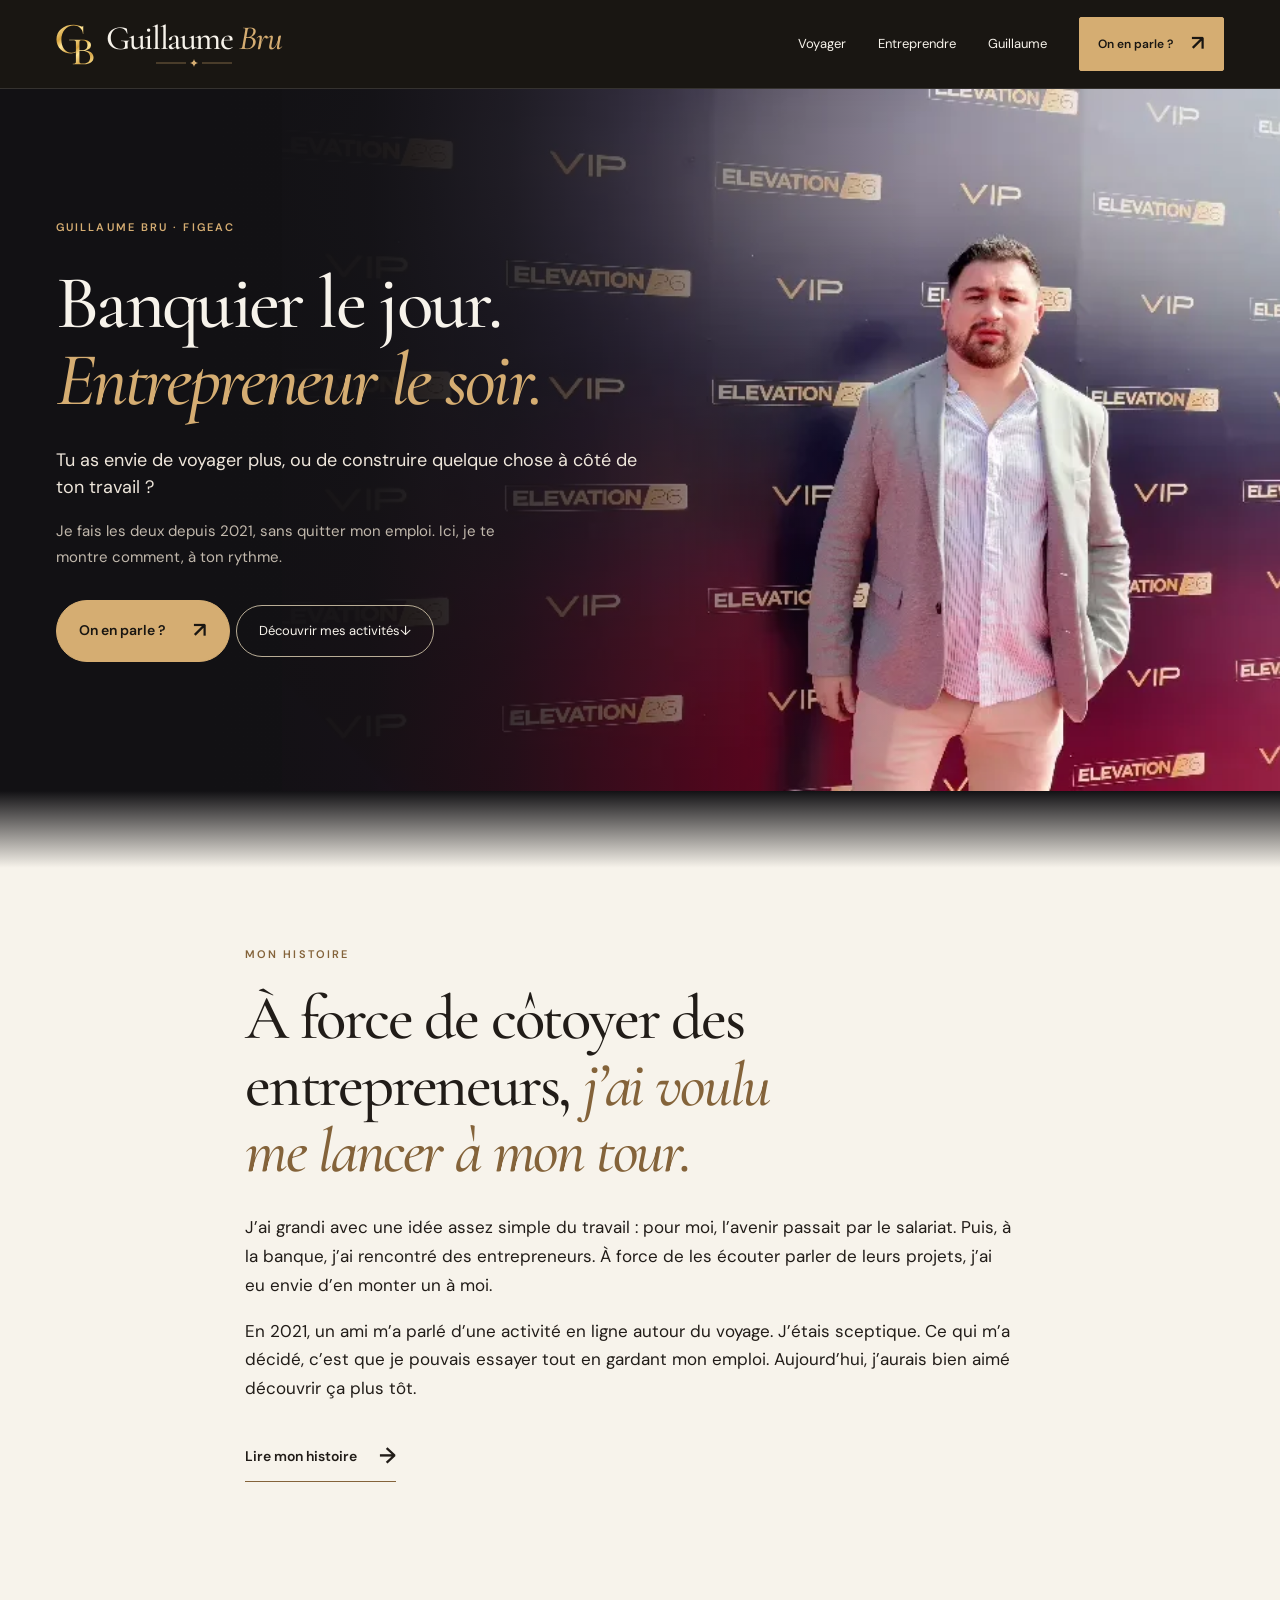
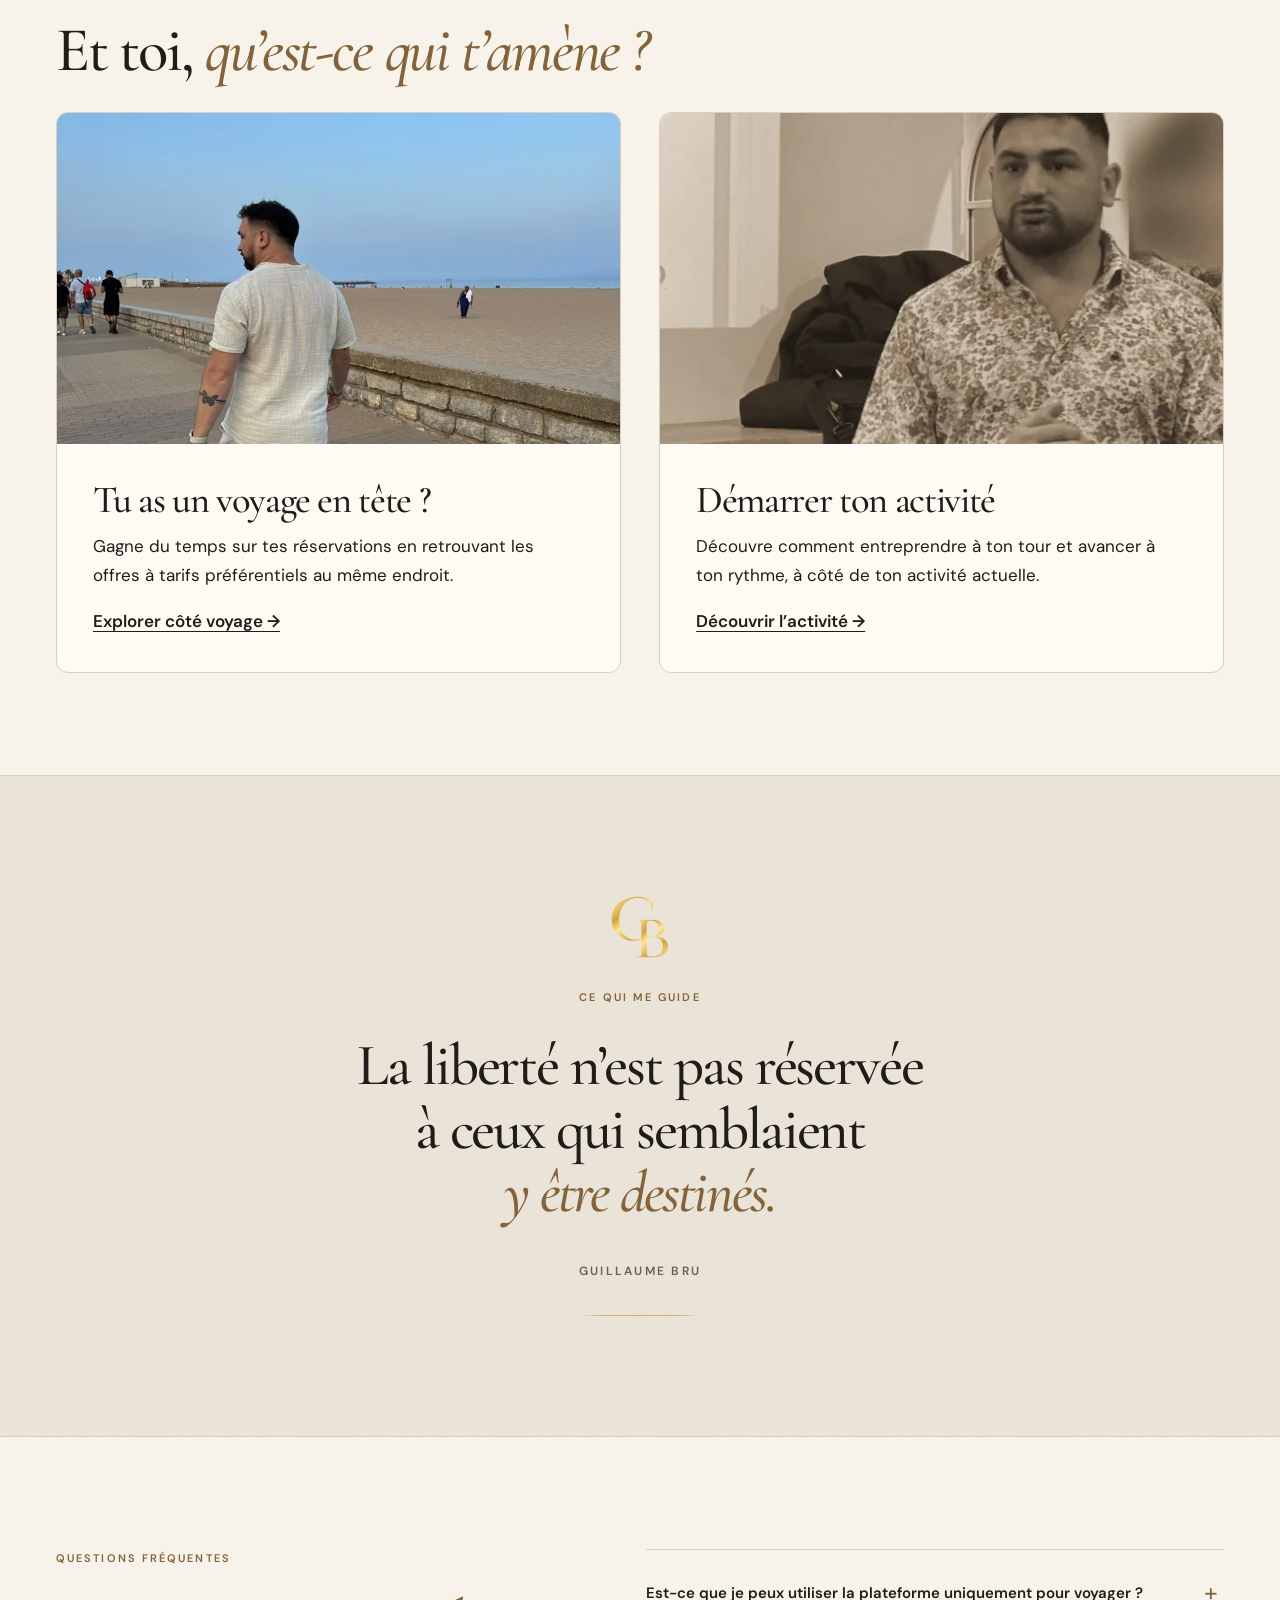
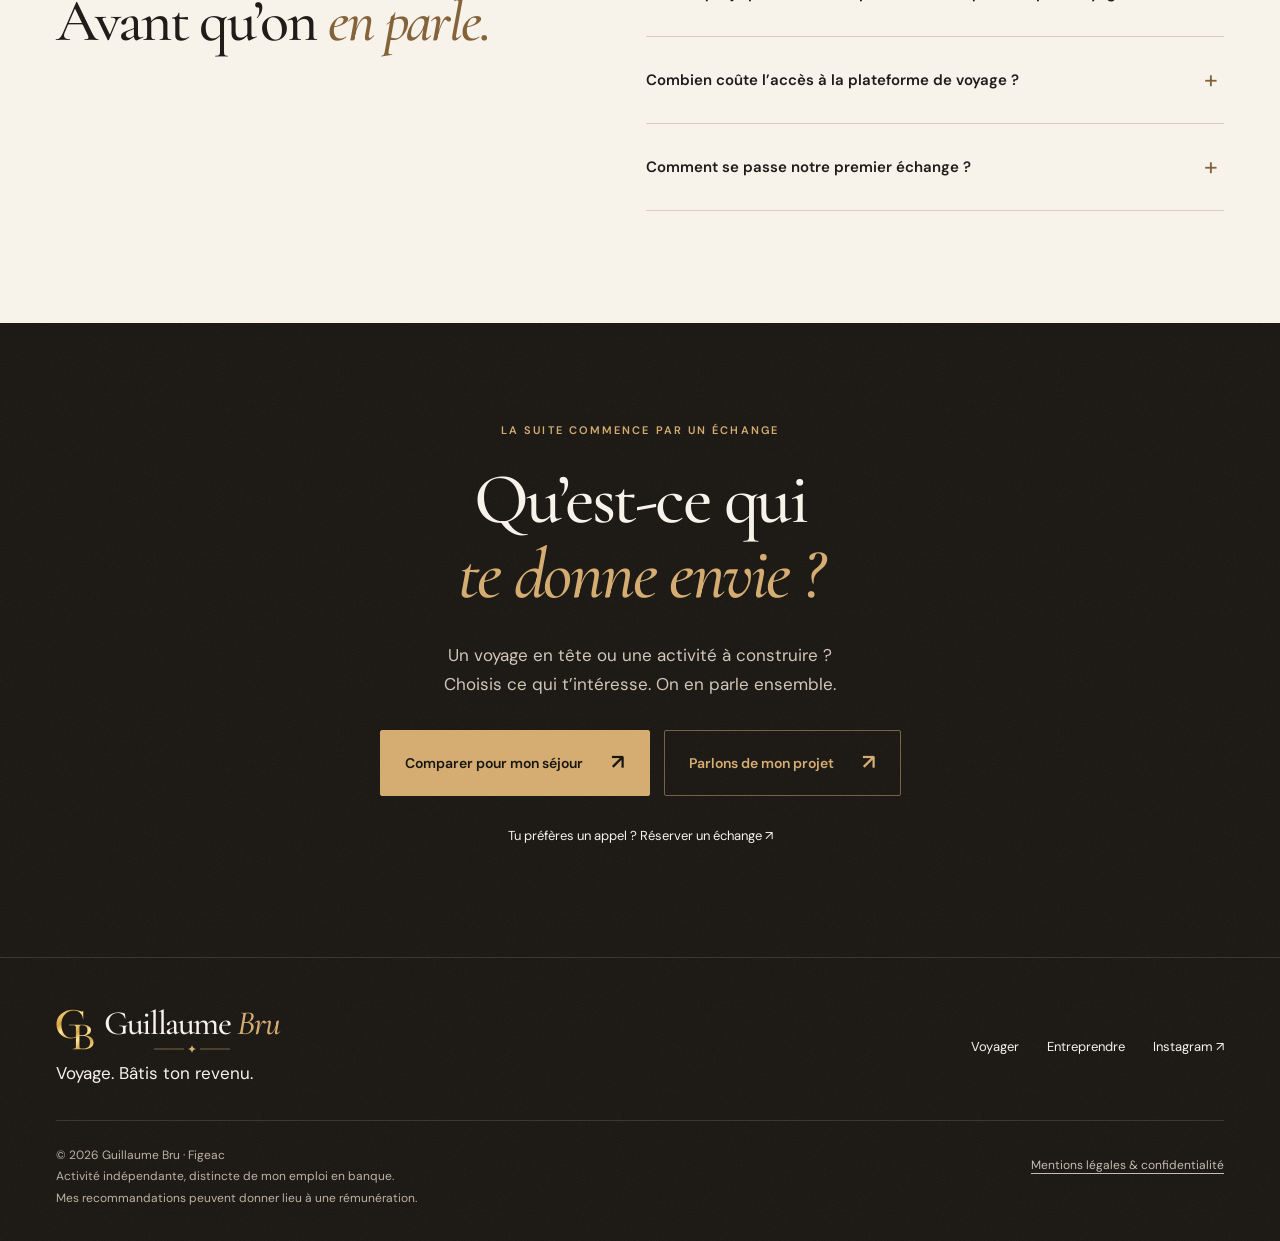
==== commit 02f340e1: "Afficher le GB validé au-dessus de la citation" ====
--- a/index.html
+++ b/index.html
@@ -17,7 +17,7 @@
     <a class="home-door" href="activite.html" id="entreprendre"><img src="assets/talk-570.webp" srcset="assets/talk-480.webp 480w, assets/talk-570.webp 570w" sizes="(max-width: 700px) 90vw, 45vw" width="570" height="855" alt="Guillaume présente le service lors d’une rencontre" loading="lazy" decoding="async"><div><h3>Démarrer ton activité</h3><p>Découvre comment entreprendre à ton tour et avancer à ton rythme, à côté de ton activité actuelle.</p><span class="home-door-link">Découvrir l’activité →</span></div></a>
   </div>
 </section>
-<section class="manifesto" aria-labelledby="manifesto-title"><div class="wrap manifesto-inner"><svg class="monogram" viewBox="0 0 336 313" aria-hidden="true" focusable="false"><path fill="currentColor" fill-rule="evenodd" d="M 237 37 C 214 14 182 0 141 0 C 62 0 0 66 0 155 C 0 246 58 313 139 313 C 174 313 197 303 221 287 C 236 277 249 272 265 267 C 311 253 336 229 336 194 C 336 164 313 146 280 146 C 305 132 316 115 316 93 C 316 62 287 54 249 65 L 209 77 V 142 L 132 166 L 118.5 191 Q 117 194 120.5 193 L 163 180 C 181 174 194 183 194 204 V 233 C 194 261 171 286 139 286 C 90 286 56 232 56 154 C 56 78 92 29 142 29 C 169 29 191 40 208 57 Z M 240 89 Q 240 87 242 86.4 L 250 84 C 272 78 284 85 284 102 C 284 122 269 137 246 144 L 242 145.4 Q 240 146 240 144 Z M 240 170 Q 240 168 242 167.4 L 254 164 C 279 157 301 170 301 195 C 301 222 280 242 255 250 L 242 254.3 Q 240 255 240 253 Z"/></svg><span class="eyebrow" id="manifesto-title">Ce qui me guide</span><blockquote><p>La liberté n’est pas réservée<br class="br-wide"> à&nbsp;ceux qui semblaient<br class="br-wide"> <em>y être destinés.</em></p></blockquote><p class="signature">Guillaume Bru</p><span class="hairline" aria-hidden="true"></span></div></section>
+<section class="manifesto" aria-labelledby="manifesto-title"><div class="wrap manifesto-inner"><img class="monogram" src="assets/monogramme-gb.svg" alt="" width="58" height="62"><span class="eyebrow" id="manifesto-title">Ce qui me guide</span><blockquote><p>La liberté n’est pas réservée<br class="br-wide"> à&nbsp;ceux qui semblaient<br class="br-wide"> <em>y être destinés.</em></p></blockquote><p class="signature">Guillaume Bru</p><span class="hairline" aria-hidden="true"></span></div></section>
 <section class="section wrap faq-section" aria-labelledby="accueil-faq-titre">
   <div><span class="eyebrow">Questions fréquentes</span><h2 id="accueil-faq-titre">Avant qu’on <em>en parle.</em></h2></div>
   <div class="faq">
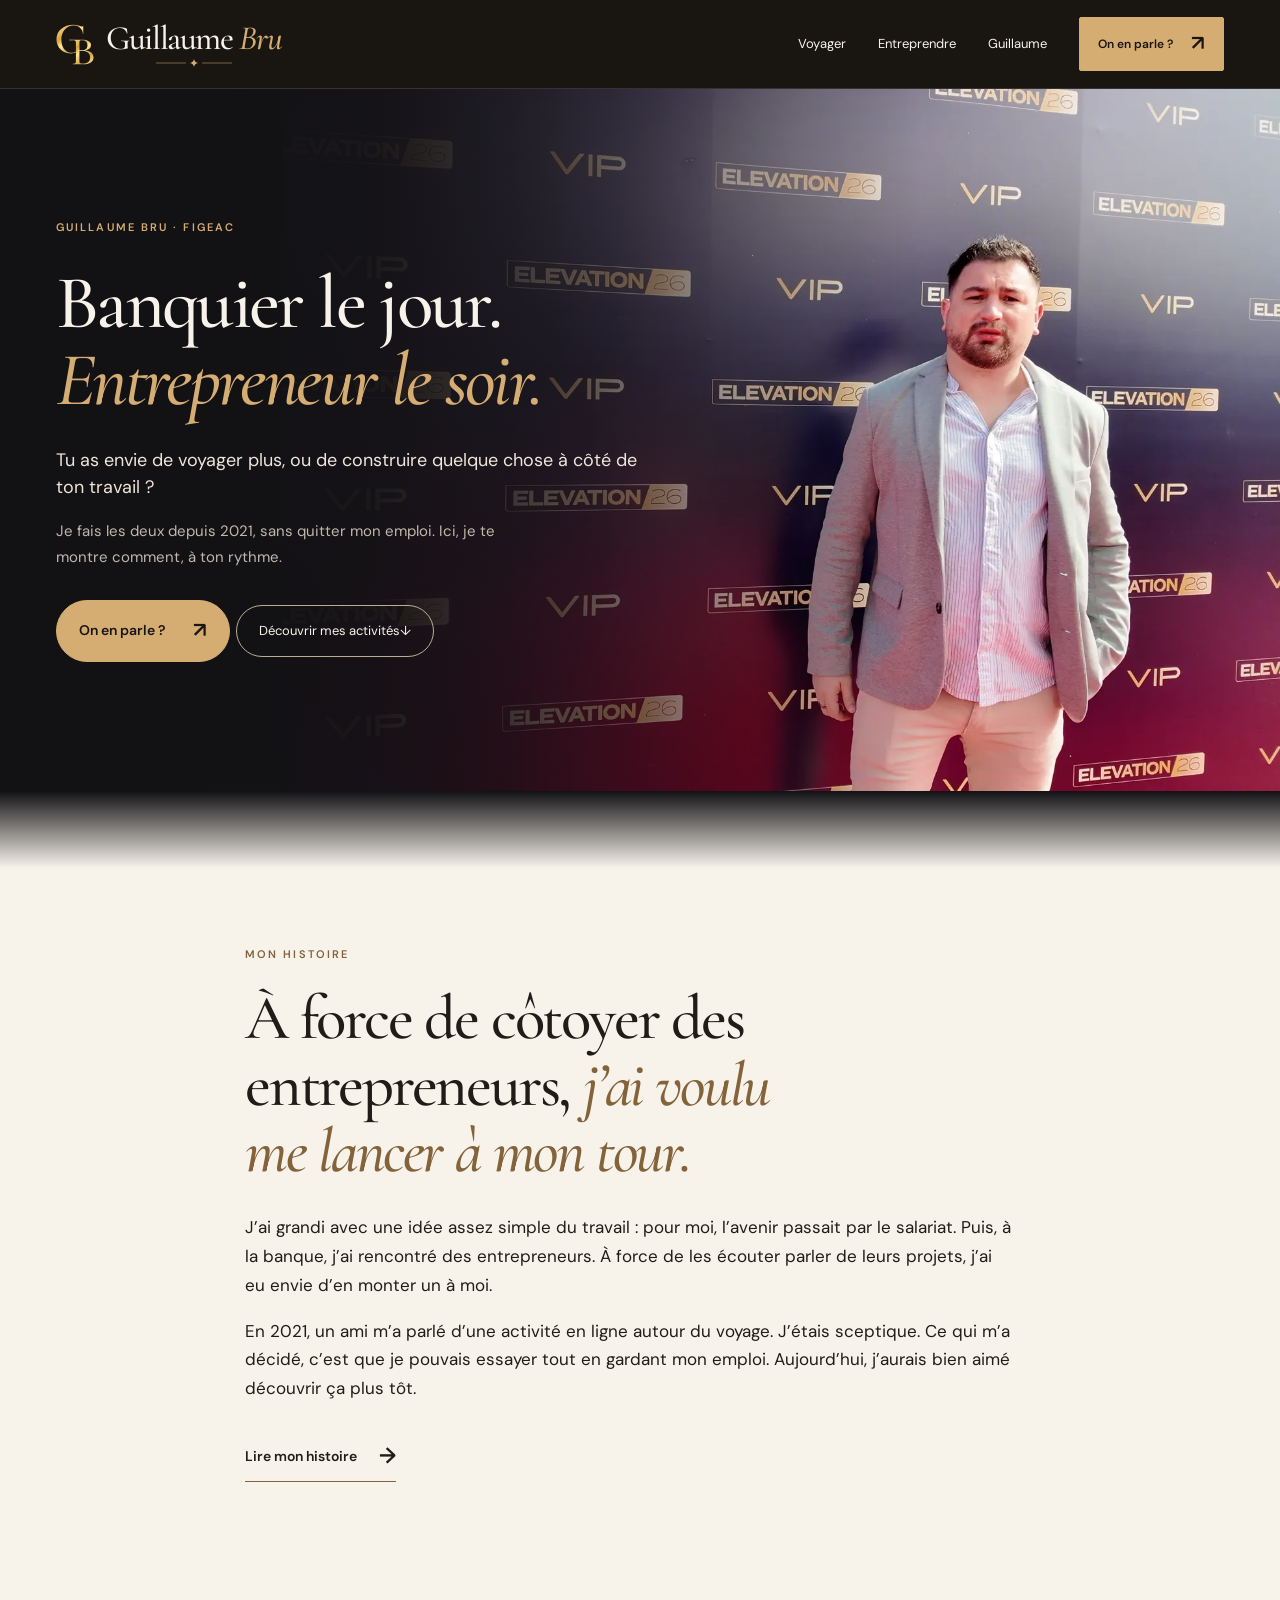
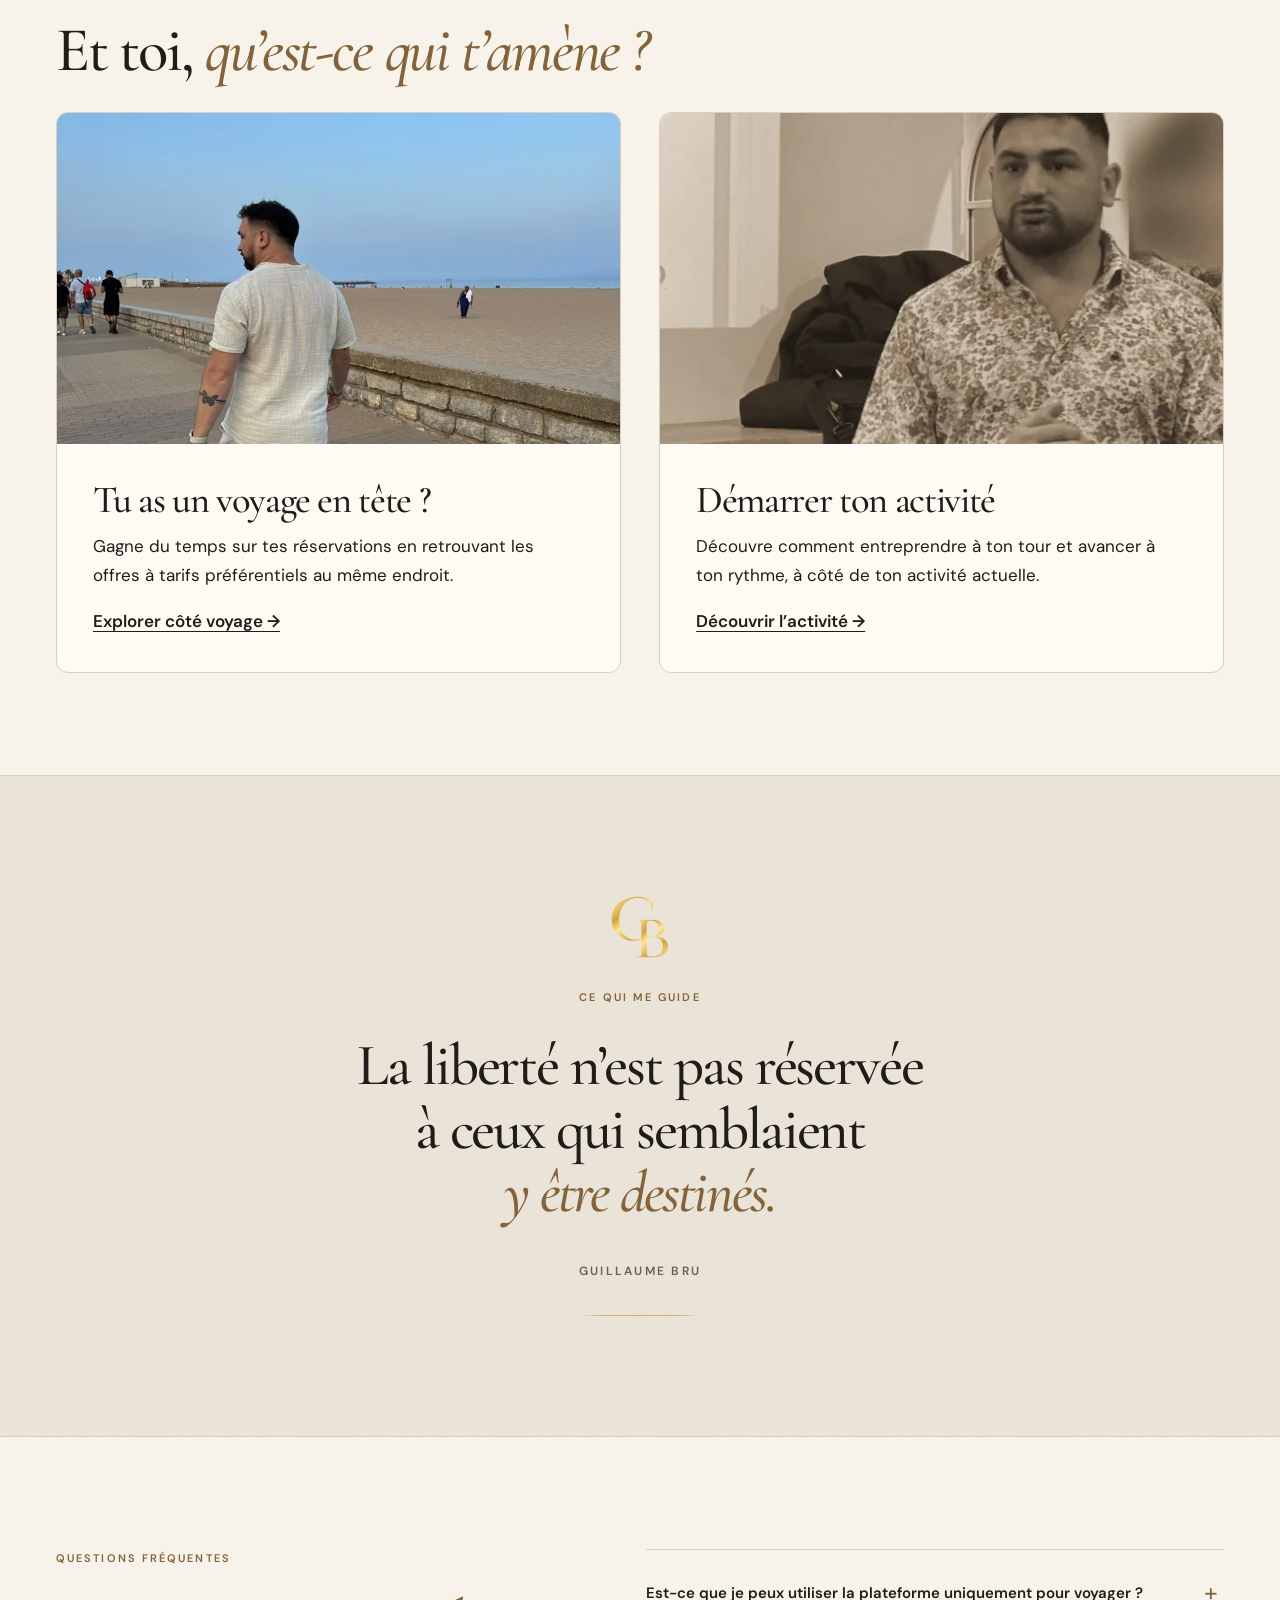
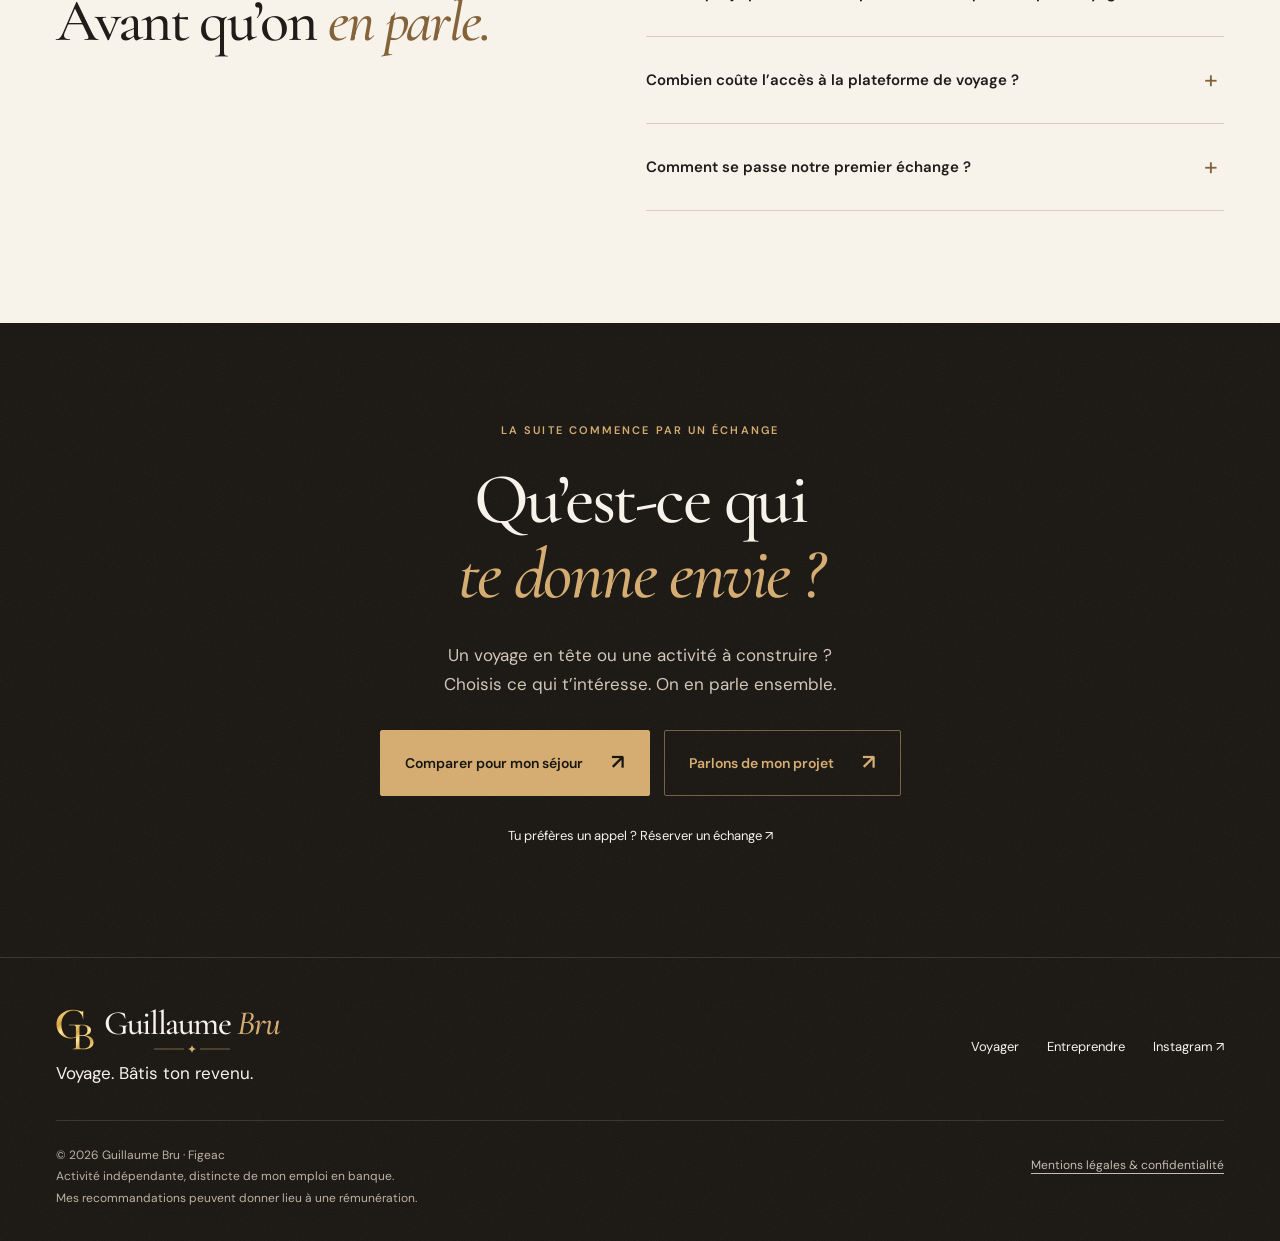
==== commit 9ecd3365: "Utiliser la source 4K pour les boucles mobile et ordinateur" ====
--- a/index.html
+++ b/index.html
@@ -1,5 +1,5 @@
 <!doctype html><html lang="fr"><head><meta charset="utf-8"><script>document.documentElement.classList.add('js');setTimeout(function(){if(!window.__revealReady)document.documentElement.classList.add('reveal-all')},3500)</script><meta name="viewport" content="width=device-width,initial-scale=1"><meta name="theme-color" content="#191612"><meta name="robots" content="index,follow"><title>Guillaume Bru — Voyage mieux. Construis une activité à toi.</title><meta name="description" content="Voyage à prix préférentiels grâce à la plateforme privée que j’utilise, et découvre comment je construis une activité à côté de mon emploi."><meta property="og:title" content="Guillaume Bru — Voyage mieux. Construis une activité à toi."><meta property="og:description" content="Voyage à prix préférentiels grâce à la plateforme privée que j’utilise, et découvre comment je construis une activité à côté de mon emploi."><meta property="og:type" content="website"><meta property="og:site_name" content="Guillaume Bru"><meta property="og:locale" content="fr_FR"><meta property="og:url" content="https://guillaumebru.com/"><meta property="og:image" content="https://guillaumebru.com/assets/og-card.jpg?v=2"><meta property="og:image:width" content="1200"><meta property="og:image:height" content="630"><meta property="og:image:alt" content="Guillaume Bru — Banquier le jour. Entrepreneur le soir."><meta name="twitter:card" content="summary_large_image"><link rel="canonical" href="https://guillaumebru.com/"><link rel="icon" href="favicon.svg?v=2" type="image/svg+xml"><link rel="icon" href="favicon-48.png?v=2" type="image/png" sizes="48x48"><link rel="apple-touch-icon" href="apple-touch-icon.png?v=2"><link rel="preload" href="assets/editorial.woff2" as="font" type="font/woff2" crossorigin><link rel="preload" href="assets/sans.woff2" as="font" type="font/woff2" crossorigin><link rel="stylesheet" href="site.css?v=20261110-premium"><script src="app.js?v=20261110-premium" defer></script><script type="application/ld+json">{"@context": "https://schema.org", "@type": "Person", "name": "Guillaume Bru", "url": "https://guillaumebru.com/", "image": "https://guillaumebru.com/assets/night-800.webp", "jobTitle": "Entrepreneur indépendant", "description": "Banquier le jour, entrepreneur le soir. Voyages et entrepreneuriat accompagné.", "address": {"@type": "PostalAddress", "addressLocality": "Figeac", "postalCode": "46100", "addressCountry": "FR"}, "sameAs": ["https://www.instagram.com/guillaume.bru_/"]}</script><script type="application/ld+json">{"@context": "https://schema.org", "@type": "WebSite", "name": "Guillaume Bru", "alternateName": "guillaumebru.com", "url": "https://guillaumebru.com/"}</script><link rel="stylesheet" href="assets/accueil-video.css?v=3"><link rel="stylesheet" href="assets/signature-gb.css?v=3"></head><body data-page="home"><a class="skip-link" href="#main">Aller au contenu</a><header class="site-header"><div class="wrap header-inner"><a class="brand signature-gb" href="index.html" aria-label="Guillaume Bru, accueil"><img src="assets/monogramme-gb.svg" alt="" width="38" height="41"><span>Guillaume <em>Bru</em></span></a><button class="menu-toggle" aria-expanded="false" aria-controls="main-navigation">Menu</button><nav class="header-nav" id="main-navigation" aria-label="Navigation principale"><a href="voyages.html">Voyager</a><a href="activite.html">Entreprendre</a><a href="histoire.html">Guillaume</a><a class="button" href="#contact">On en parle ? <span aria-hidden="true">↗</span></a></nav></div></header><main id="main">
-<section class="hero hero-dark accueil-video" aria-labelledby="home-title"><video class="accueil-film" autoplay muted loop playsinline disablepictureinpicture preload="auto" poster="assets/accueil-poster.webp" aria-hidden="true" ><source src="assets/accueil-boucle.mp4" type="video/mp4" media="(min-width:721px) and (hover:hover), (min-width:721px) and (pointer:fine)"></video><picture aria-hidden="true"><source media="(max-width:720px), (hover:none) and (pointer:coarse)" srcset="assets/accueil-mobile.webp?v=2"><img class="accueil-film accueil-film-mobile" alt="" src="assets/accueil-poster.webp"></picture><div class="wrap hero-grid"><div class="hero-copy"><span class="eyebrow">Guillaume Bru · Figeac</span><h1 id="home-title"><span class="line"><span>Banquier le jour.</span></span> <em><span class="line"><span>Entrepreneur le soir.</span></span></em></h1><p class="hero-lead">Tu as envie de voyager plus, ou de construire quelque chose à côté de ton travail&nbsp;?</p><p>Je fais les deux depuis 2021, sans quitter mon emploi. Ici, je te montre comment, à ton rythme.</p><a class="button" href="#contact">On en parle ? <span aria-hidden="true">↗</span></a><a class="quiet-link" href="#voyager">Découvrir mes activités <span class="arrow-down" aria-hidden="true">↓</span></a></div></div></section>
+<section class="hero hero-dark accueil-video" aria-labelledby="home-title"><video class="accueil-film" autoplay muted loop playsinline disablepictureinpicture preload="auto" poster="assets/accueil-poster.webp?v=4k" aria-hidden="true" ><source src="assets/accueil-boucle.mp4?v=4k" type="video/mp4" media="(min-width:721px) and (hover:hover), (min-width:721px) and (pointer:fine)"></video><picture aria-hidden="true"><source media="(max-width:720px), (hover:none) and (pointer:coarse)" srcset="assets/accueil-mobile.webp?v=4k"><img class="accueil-film accueil-film-mobile" alt="" src="assets/accueil-poster.webp?v=4k"></picture><div class="wrap hero-grid"><div class="hero-copy"><span class="eyebrow">Guillaume Bru · Figeac</span><h1 id="home-title"><span class="line"><span>Banquier le jour.</span></span> <em><span class="line"><span>Entrepreneur le soir.</span></span></em></h1><p class="hero-lead">Tu as envie de voyager plus, ou de construire quelque chose à côté de ton travail&nbsp;?</p><p>Je fais les deux depuis 2021, sans quitter mon emploi. Ici, je te montre comment, à ton rythme.</p><a class="button" href="#contact">On en parle ? <span aria-hidden="true">↗</span></a><a class="quiet-link" href="#voyager">Découvrir mes activités <span class="arrow-down" aria-hidden="true">↓</span></a></div></div></section>
 <link rel="stylesheet" href="assets/accueil-parcours.css">
 <section class="home-story" id="guillaume" aria-labelledby="home-story-title">
   <div class="wrap"><div class="home-story-copy">
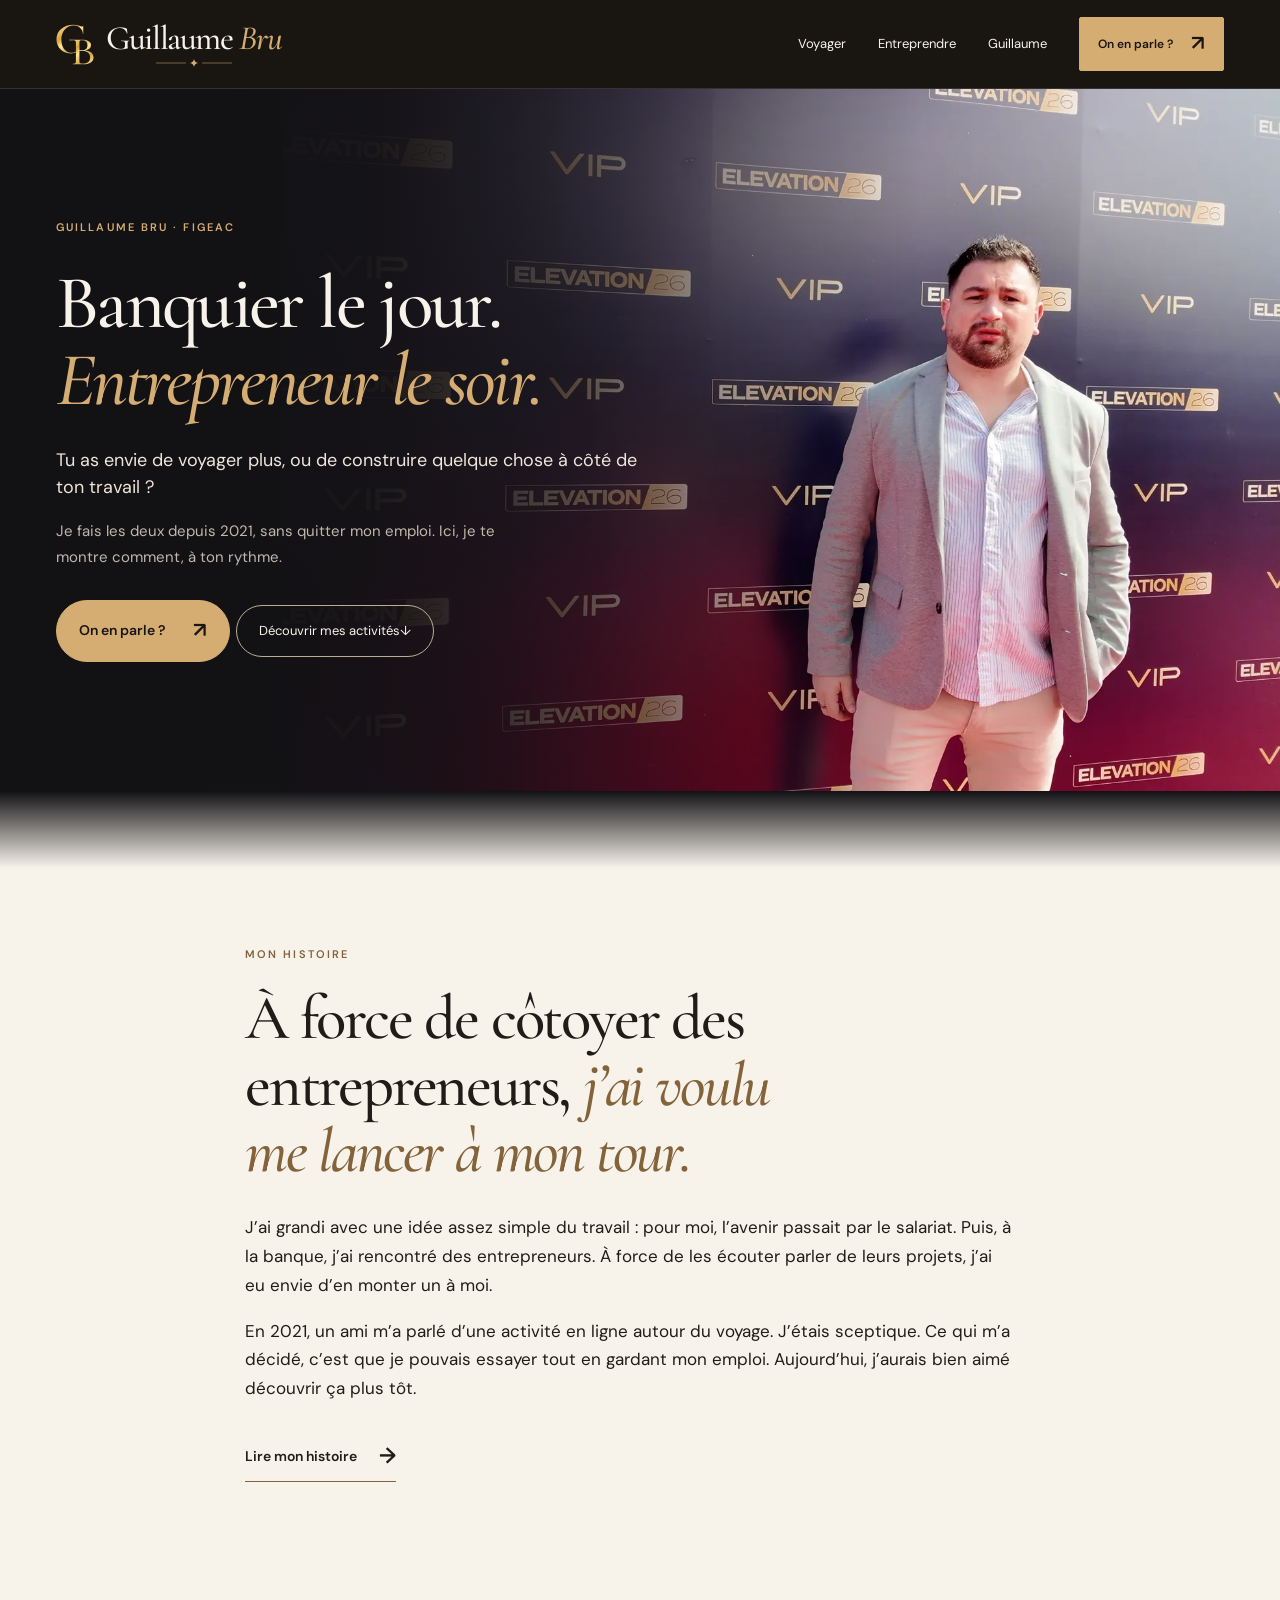
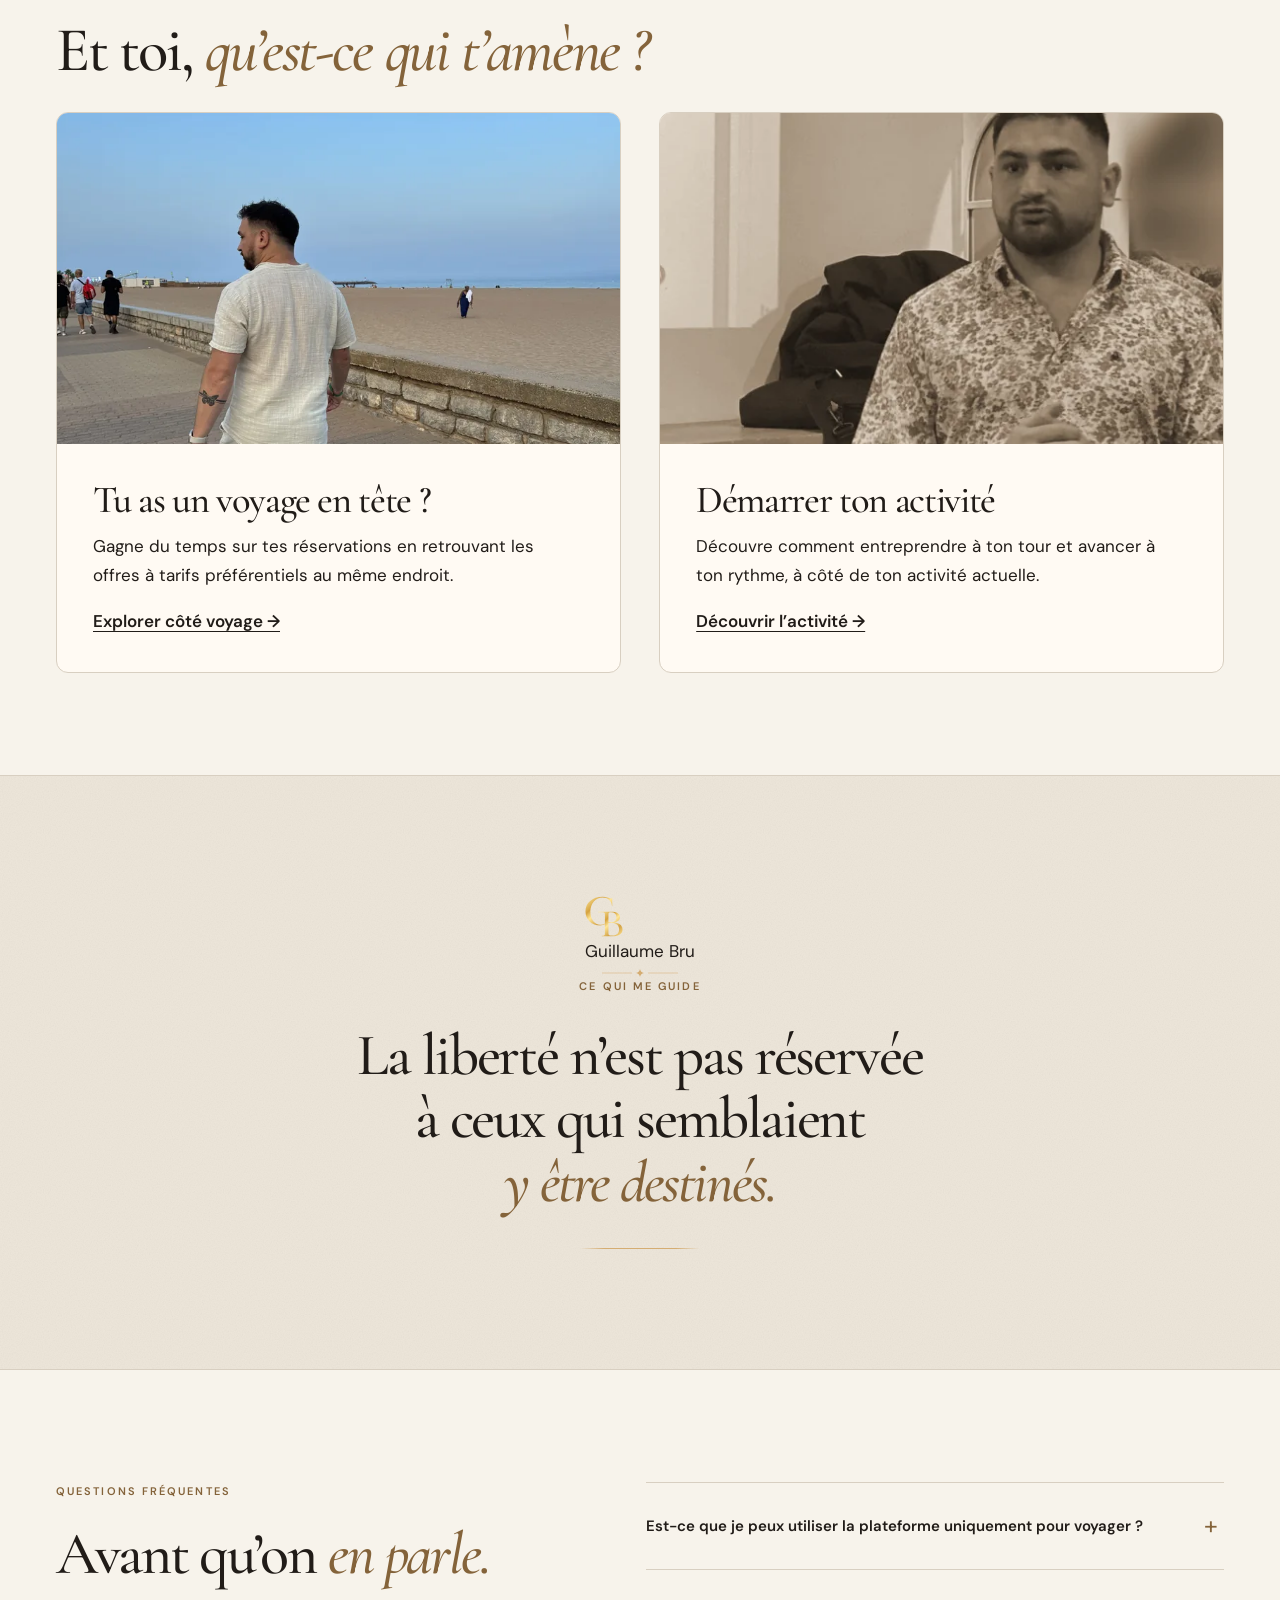
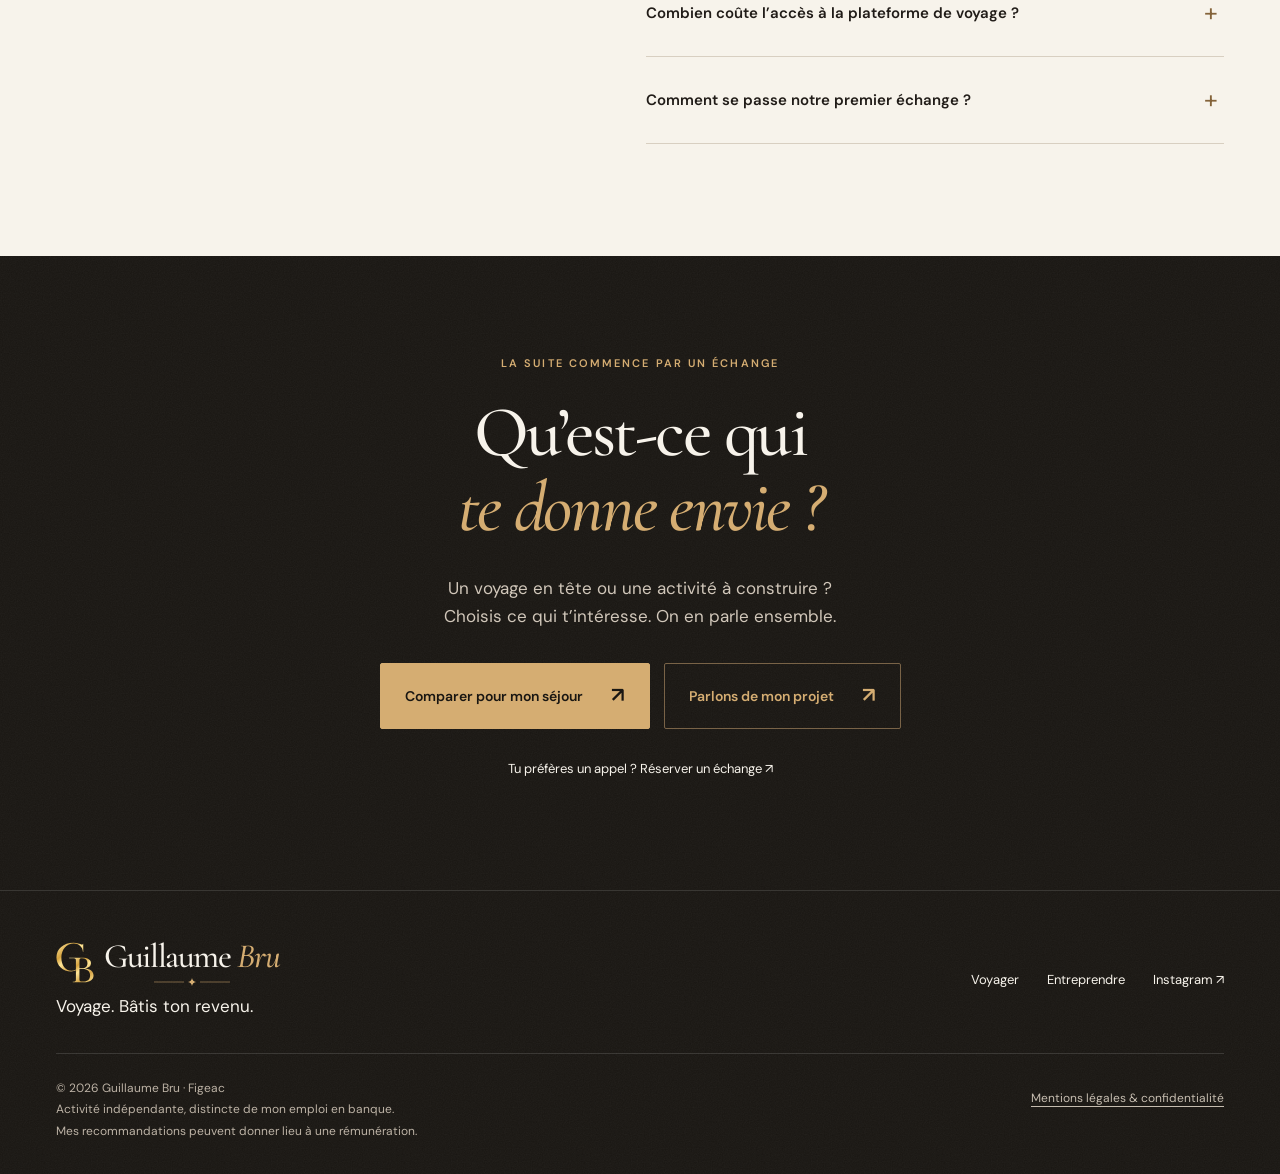
==== commit 949f6c8e: "Réunir le nom et le monogramme au-dessus de la citation" ====
--- a/index.html
+++ b/index.html
@@ -1,4 +1,4 @@
-<!doctype html><html lang="fr"><head><meta charset="utf-8"><script>document.documentElement.classList.add('js');setTimeout(function(){if(!window.__revealReady)document.documentElement.classList.add('reveal-all')},3500)</script><meta name="viewport" content="width=device-width,initial-scale=1"><meta name="theme-color" content="#191612"><meta name="robots" content="index,follow"><title>Guillaume Bru — Voyage mieux. Construis une activité à toi.</title><meta name="description" content="Voyage à prix préférentiels grâce à la plateforme privée que j’utilise, et découvre comment je construis une activité à côté de mon emploi."><meta property="og:title" content="Guillaume Bru — Voyage mieux. Construis une activité à toi."><meta property="og:description" content="Voyage à prix préférentiels grâce à la plateforme privée que j’utilise, et découvre comment je construis une activité à côté de mon emploi."><meta property="og:type" content="website"><meta property="og:site_name" content="Guillaume Bru"><meta property="og:locale" content="fr_FR"><meta property="og:url" content="https://guillaumebru.com/"><meta property="og:image" content="https://guillaumebru.com/assets/og-card.jpg?v=2"><meta property="og:image:width" content="1200"><meta property="og:image:height" content="630"><meta property="og:image:alt" content="Guillaume Bru — Banquier le jour. Entrepreneur le soir."><meta name="twitter:card" content="summary_large_image"><link rel="canonical" href="https://guillaumebru.com/"><link rel="icon" href="favicon.svg?v=2" type="image/svg+xml"><link rel="icon" href="favicon-48.png?v=2" type="image/png" sizes="48x48"><link rel="apple-touch-icon" href="apple-touch-icon.png?v=2"><link rel="preload" href="assets/editorial.woff2" as="font" type="font/woff2" crossorigin><link rel="preload" href="assets/sans.woff2" as="font" type="font/woff2" crossorigin><link rel="stylesheet" href="site.css?v=20261110-premium"><script src="app.js?v=20261110-premium" defer></script><script type="application/ld+json">{"@context": "https://schema.org", "@type": "Person", "name": "Guillaume Bru", "url": "https://guillaumebru.com/", "image": "https://guillaumebru.com/assets/night-800.webp", "jobTitle": "Entrepreneur indépendant", "description": "Banquier le jour, entrepreneur le soir. Voyages et entrepreneuriat accompagné.", "address": {"@type": "PostalAddress", "addressLocality": "Figeac", "postalCode": "46100", "addressCountry": "FR"}, "sameAs": ["https://www.instagram.com/guillaume.bru_/"]}</script><script type="application/ld+json">{"@context": "https://schema.org", "@type": "WebSite", "name": "Guillaume Bru", "alternateName": "guillaumebru.com", "url": "https://guillaumebru.com/"}</script><link rel="stylesheet" href="assets/accueil-video.css?v=3"><link rel="stylesheet" href="assets/signature-gb.css?v=3"></head><body data-page="home"><a class="skip-link" href="#main">Aller au contenu</a><header class="site-header"><div class="wrap header-inner"><a class="brand signature-gb" href="index.html" aria-label="Guillaume Bru, accueil"><img src="assets/monogramme-gb.svg" alt="" width="38" height="41"><span>Guillaume <em>Bru</em></span></a><button class="menu-toggle" aria-expanded="false" aria-controls="main-navigation">Menu</button><nav class="header-nav" id="main-navigation" aria-label="Navigation principale"><a href="voyages.html">Voyager</a><a href="activite.html">Entreprendre</a><a href="histoire.html">Guillaume</a><a class="button" href="#contact">On en parle ? <span aria-hidden="true">↗</span></a></nav></div></header><main id="main">
+<!doctype html><html lang="fr"><head><meta charset="utf-8"><script>document.documentElement.classList.add('js');setTimeout(function(){if(!window.__revealReady)document.documentElement.classList.add('reveal-all')},3500)</script><meta name="viewport" content="width=device-width,initial-scale=1"><meta name="theme-color" content="#191612"><meta name="robots" content="index,follow"><title>Guillaume Bru — Voyage mieux. Construis une activité à toi.</title><meta name="description" content="Voyage à prix préférentiels grâce à la plateforme privée que j’utilise, et découvre comment je construis une activité à côté de mon emploi."><meta property="og:title" content="Guillaume Bru — Voyage mieux. Construis une activité à toi."><meta property="og:description" content="Voyage à prix préférentiels grâce à la plateforme privée que j’utilise, et découvre comment je construis une activité à côté de mon emploi."><meta property="og:type" content="website"><meta property="og:site_name" content="Guillaume Bru"><meta property="og:locale" content="fr_FR"><meta property="og:url" content="https://guillaumebru.com/"><meta property="og:image" content="https://guillaumebru.com/assets/og-card.jpg?v=2"><meta property="og:image:width" content="1200"><meta property="og:image:height" content="630"><meta property="og:image:alt" content="Guillaume Bru — Banquier le jour. Entrepreneur le soir."><meta name="twitter:card" content="summary_large_image"><link rel="canonical" href="https://guillaumebru.com/"><link rel="icon" href="favicon.svg?v=2" type="image/svg+xml"><link rel="icon" href="favicon-48.png?v=2" type="image/png" sizes="48x48"><link rel="apple-touch-icon" href="apple-touch-icon.png?v=2"><link rel="preload" href="assets/editorial.woff2" as="font" type="font/woff2" crossorigin><link rel="preload" href="assets/sans.woff2" as="font" type="font/woff2" crossorigin><link rel="stylesheet" href="site.css?v=20261110-premium"><script src="app.js?v=20261110-premium" defer></script><script type="application/ld+json">{"@context": "https://schema.org", "@type": "Person", "name": "Guillaume Bru", "url": "https://guillaumebru.com/", "image": "https://guillaumebru.com/assets/night-800.webp", "jobTitle": "Entrepreneur indépendant", "description": "Banquier le jour, entrepreneur le soir. Voyages et entrepreneuriat accompagné.", "address": {"@type": "PostalAddress", "addressLocality": "Figeac", "postalCode": "46100", "addressCountry": "FR"}, "sameAs": ["https://www.instagram.com/guillaume.bru_/"]}</script><script type="application/ld+json">{"@context": "https://schema.org", "@type": "WebSite", "name": "Guillaume Bru", "alternateName": "guillaumebru.com", "url": "https://guillaumebru.com/"}</script><link rel="stylesheet" href="assets/accueil-video.css?v=3"><link rel="stylesheet" href="assets/signature-gb.css?v=4"></head><body data-page="home"><a class="skip-link" href="#main">Aller au contenu</a><header class="site-header"><div class="wrap header-inner"><a class="brand signature-gb" href="index.html" aria-label="Guillaume Bru, accueil"><img src="assets/monogramme-gb.svg" alt="" width="38" height="41"><span>Guillaume <em>Bru</em></span></a><button class="menu-toggle" aria-expanded="false" aria-controls="main-navigation">Menu</button><nav class="header-nav" id="main-navigation" aria-label="Navigation principale"><a href="voyages.html">Voyager</a><a href="activite.html">Entreprendre</a><a href="histoire.html">Guillaume</a><a class="button" href="#contact">On en parle ? <span aria-hidden="true">↗</span></a></nav></div></header><main id="main">
 <section class="hero hero-dark accueil-video" aria-labelledby="home-title"><video class="accueil-film" autoplay muted loop playsinline disablepictureinpicture preload="auto" poster="assets/accueil-poster.webp?v=4k" aria-hidden="true" ><source src="assets/accueil-boucle.mp4?v=4k" type="video/mp4" media="(min-width:721px) and (hover:hover), (min-width:721px) and (pointer:fine)"></video><picture aria-hidden="true"><source media="(max-width:720px), (hover:none) and (pointer:coarse)" srcset="assets/accueil-mobile.webp?v=4k"><img class="accueil-film accueil-film-mobile" alt="" src="assets/accueil-poster.webp?v=4k"></picture><div class="wrap hero-grid"><div class="hero-copy"><span class="eyebrow">Guillaume Bru · Figeac</span><h1 id="home-title"><span class="line"><span>Banquier le jour.</span></span> <em><span class="line"><span>Entrepreneur le soir.</span></span></em></h1><p class="hero-lead">Tu as envie de voyager plus, ou de construire quelque chose à côté de ton travail&nbsp;?</p><p>Je fais les deux depuis 2021, sans quitter mon emploi. Ici, je te montre comment, à ton rythme.</p><a class="button" href="#contact">On en parle ? <span aria-hidden="true">↗</span></a><a class="quiet-link" href="#voyager">Découvrir mes activités <span class="arrow-down" aria-hidden="true">↓</span></a></div></div></section>
 <link rel="stylesheet" href="assets/accueil-parcours.css">
 <section class="home-story" id="guillaume" aria-labelledby="home-story-title">
@@ -17,7 +17,7 @@
     <a class="home-door" href="activite.html" id="entreprendre"><img src="assets/talk-570.webp" srcset="assets/talk-480.webp 480w, assets/talk-570.webp 570w" sizes="(max-width: 700px) 90vw, 45vw" width="570" height="855" alt="Guillaume présente le service lors d’une rencontre" loading="lazy" decoding="async"><div><h3>Démarrer ton activité</h3><p>Découvre comment entreprendre à ton tour et avancer à ton rythme, à côté de ton activité actuelle.</p><span class="home-door-link">Découvrir l’activité →</span></div></a>
   </div>
 </section>
-<section class="manifesto" aria-labelledby="manifesto-title"><div class="wrap manifesto-inner"><img class="monogram" src="assets/monogramme-gb.svg" alt="" width="58" height="62"><span class="eyebrow" id="manifesto-title">Ce qui me guide</span><blockquote><p>La liberté n’est pas réservée<br class="br-wide"> à&nbsp;ceux qui semblaient<br class="br-wide"> <em>y être destinés.</em></p></blockquote><p class="signature">Guillaume Bru</p><span class="hairline" aria-hidden="true"></span></div></section>
+<section id="ce-qui-me-guide" class="manifesto" aria-labelledby="manifesto-title"><div class="wrap manifesto-inner"><div class="signature-gb manifesto-brand"><img src="assets/monogramme-gb.svg" alt="" width="58" height="62"><span>Guillaume Bru</span></div><span class="eyebrow" id="manifesto-title">Ce qui me guide</span><blockquote><p>La liberté n’est pas réservée<br class="br-wide"> à&nbsp;ceux qui semblaient<br class="br-wide"> <em>y être destinés.</em></p></blockquote><span class="hairline" aria-hidden="true"></span></div></section>
 <section class="section wrap faq-section" aria-labelledby="accueil-faq-titre">
   <div><span class="eyebrow">Questions fréquentes</span><h2 id="accueil-faq-titre">Avant qu’on <em>en parle.</em></h2></div>
   <div class="faq">
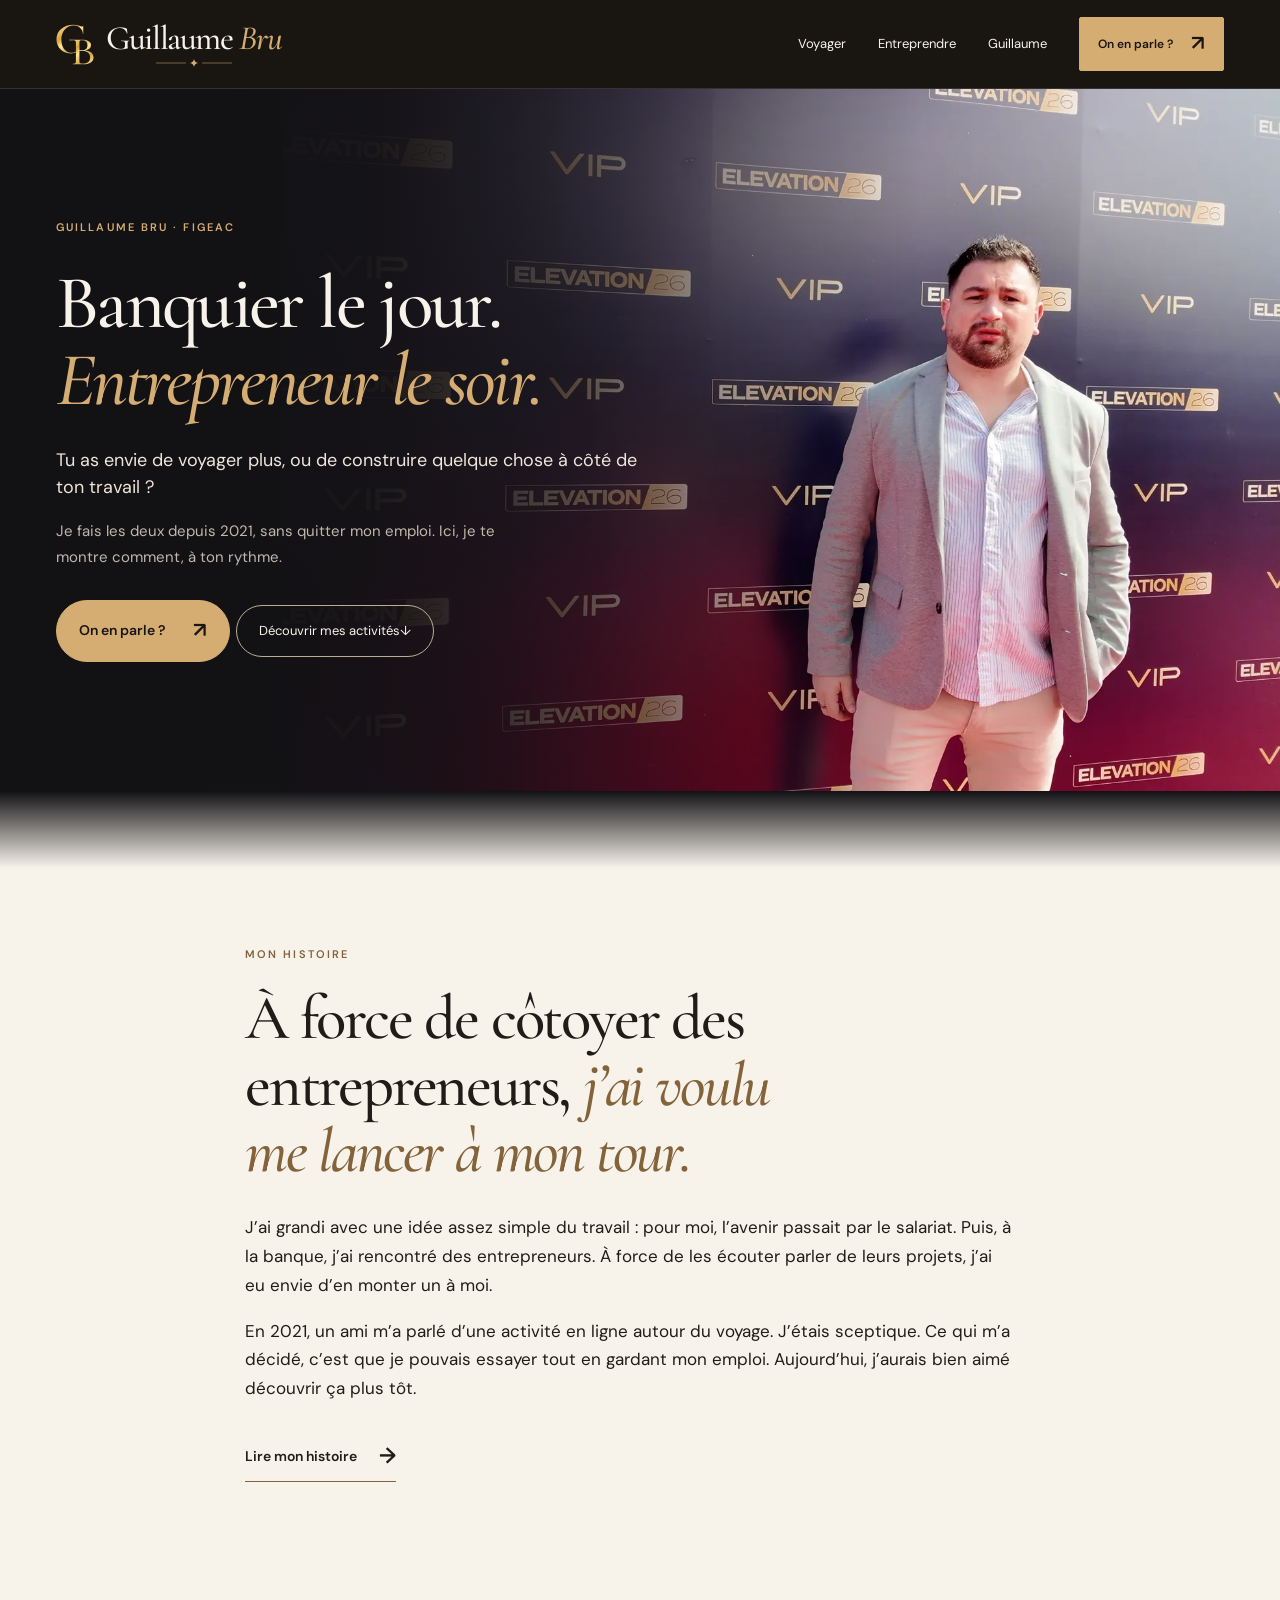
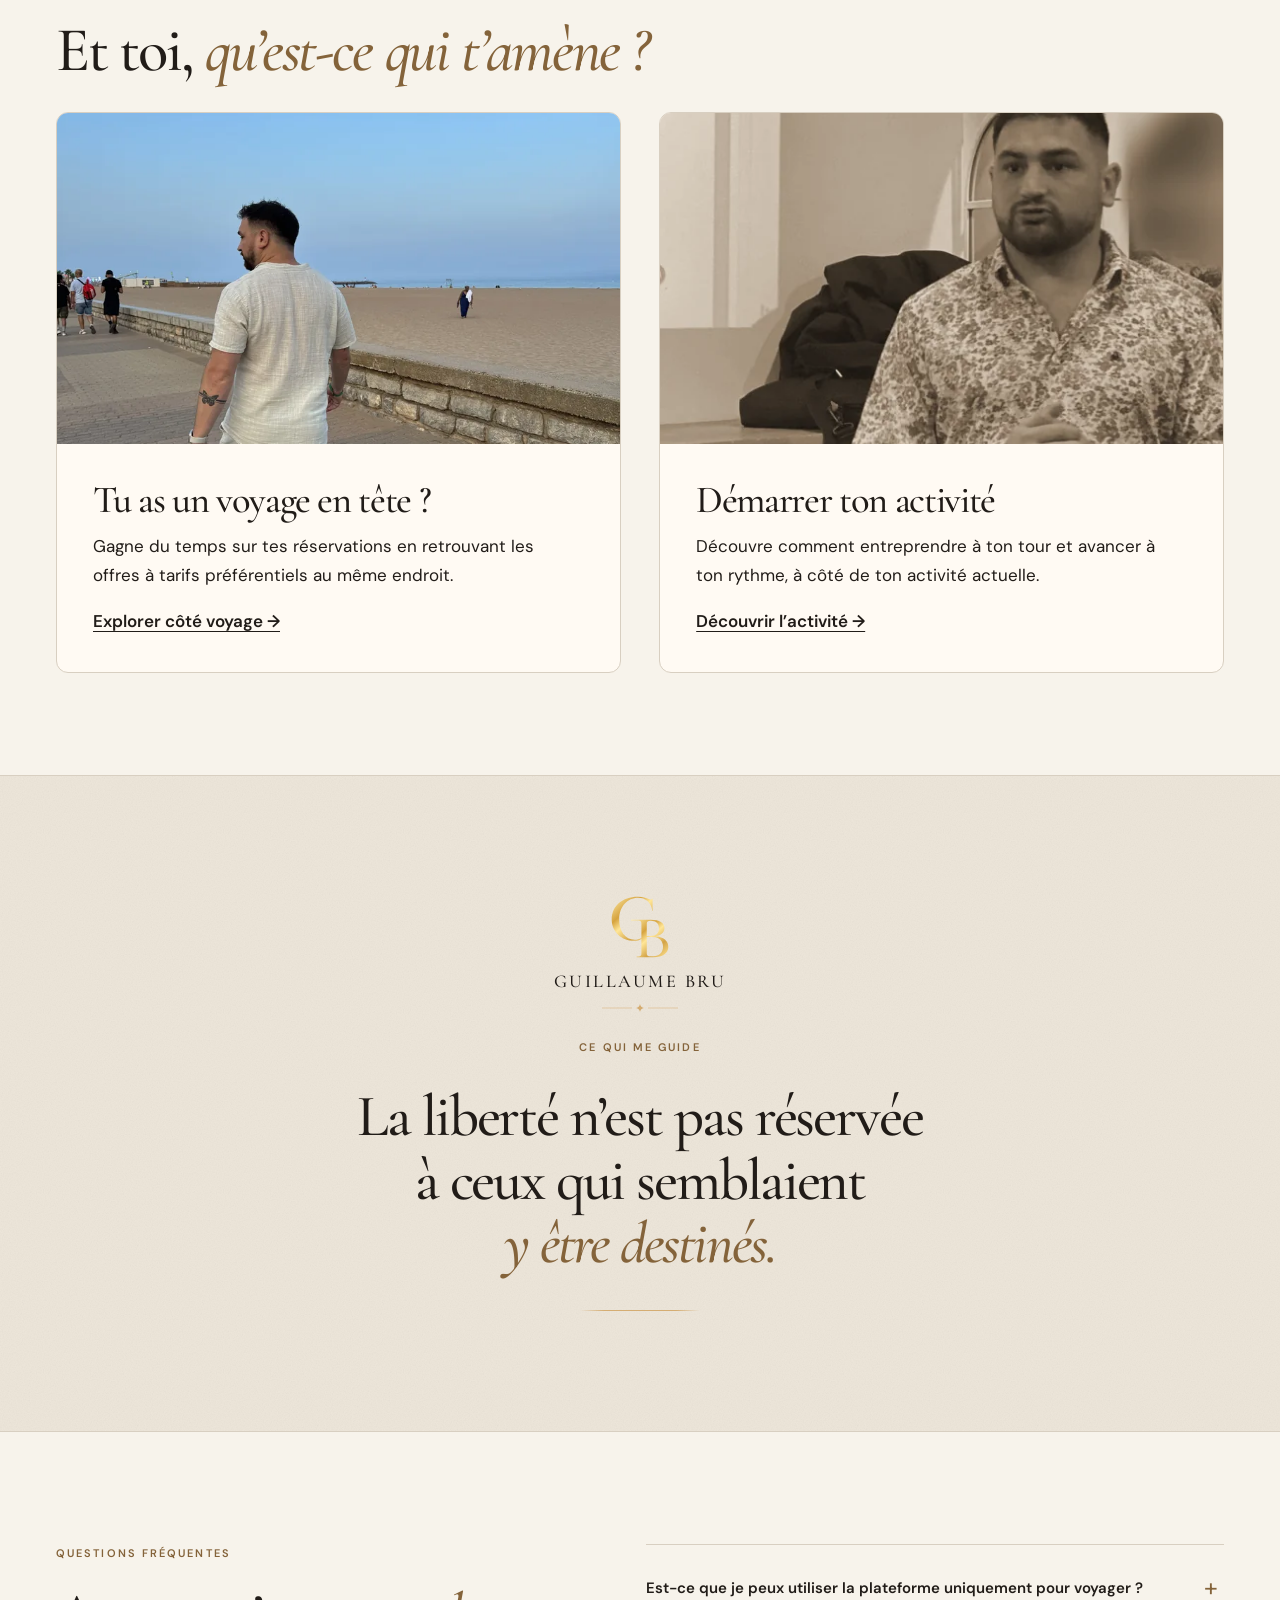
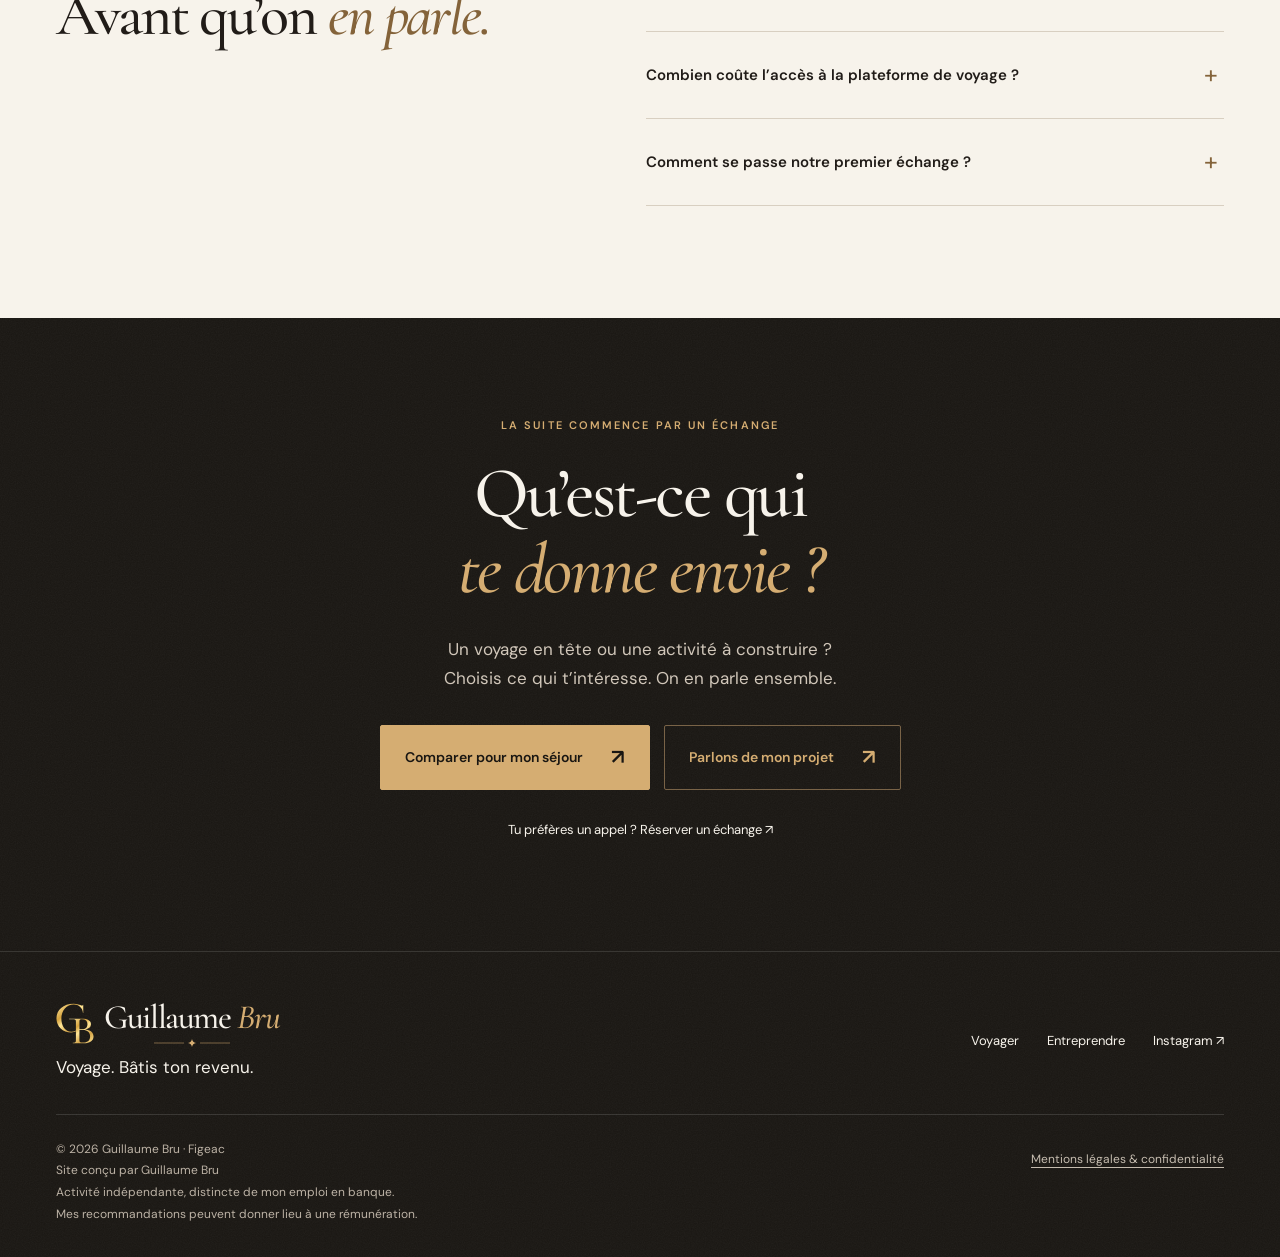
==== commit 2dcef02d: "Publier la page de création de sites depuis les pieds de page" ====
--- a/index.html
+++ b/index.html
@@ -28,4 +28,4 @@
 </section>
 <section class="contact-section" id="contact"><div class="wrap contact-inner"><span class="eyebrow">La suite commence par un échange</span><h2>Qu’est-ce qui<br><em>te donne envie&nbsp;?</em></h2><p>Un voyage en tête ou une activité à construire ?<br>Choisis ce qui t’intéresse. On en parle ensemble.</p><div class="contact-actions"><a class="button" href="https://wa.me/33670026814?text=Bonjour%20Guillaume%2C%20je%20souhaite%20comparer%20pour%20mon%20prochain%20s%C3%A9jour.%20Voici%20ma%20destination%2C%20mes%20dates%20et%20le%20nombre%20de%20voyageurs%20%3A%20" target="_blank" rel="noopener noreferrer">Comparer pour mon séjour <span aria-hidden="true">↗</span></a><a class="button button-outline" href="https://wa.me/33670026814?text=Bonjour%20Guillaume%2C%20je%20viens%20de%20d%C3%A9couvrir%20ton%20site.%20J%E2%80%99aimerais%20en%20savoir%20plus%20sur%20l%E2%80%99activit%C3%A9%20de%20recommandation%20et%20ton%20accompagnement.%20Peut-on%20en%20parler%20%3F" target="_blank" rel="noopener noreferrer">Parlons de mon projet <span aria-hidden="true">↗</span></a></div><a class="quiet-link" href="https://calendly.com/guillaume-bru/cae" target="_blank" rel="noopener noreferrer" data-calendly>Tu préfères un appel ? Réserver un échange ↗</a></div></section>
 </main>
-<footer class="site-footer"><div class="wrap"><div class="footer-top"><div class="footer-brand"><div><a class="brand signature-gb" href="index.html" aria-label="Guillaume Bru, accueil"><img src="assets/monogramme-gb.svg" alt="" width="38" height="41"><span>Guillaume <em>Bru</em></span></a><p>Voyage. Bâtis ton revenu.</p></div></div><nav class="footer-links" aria-label="Navigation de pied de page"><a href="voyages.html">Voyager</a><a href="activite.html">Entreprendre</a><a href="https://www.instagram.com/guillaume.bru_/" target="_blank" rel="noopener noreferrer">Instagram ↗</a></nav></div><div class="footer-bottom"><p>© 2026 Guillaume Bru · Figeac<br>Activité indépendante, distincte de mon emploi en banque.<br>Mes recommandations peuvent donner lieu à une rémunération.</p><button class="plain-button" data-open="information-dialog">Mentions légales &amp; confidentialité</button></div></div></footer><dialog id="information-dialog" class="modal" aria-labelledby="information-title"><button class="modal-close" data-close aria-label="Fermer les mentions légales">✕</button><span class="eyebrow">Mentions légales &amp; confidentialité</span><h2 id="information-title">Pour en savoir plus.</h2><h3>Éditeur du site</h3><p>Guillaume Bru, entrepreneur individuel (EI) · micro-entreprise<br>SIREN 101 064 566 · SIRET 101 064 566 00017<br>Mandataire indépendant en services de voyages (APE 7990Z)<br>46100 Figeac, France<br>Directeur de la publication : Guillaume Bru</p><h3>Contact</h3><p><a href="mailto:guillaume.bru46@gmail.com">guillaume.bru46@gmail.com</a><br><a href="https://wa.me/33670026814" target="_blank" rel="noopener noreferrer">WhatsApp : 06 70 02 68 14 ↗</a></p><h3>Hébergement</h3><p>GitHub, Inc. · 88 Colin P. Kelly Jr. Street, San Francisco, CA 94107, États-Unis · +1 877 448 4820</p><h3>Mon activité</h3><p>Je recommande la plateforme Travel Advantage dans le cadre de mon activité indépendante auprès de MWR Life. Certaines recommandations peuvent me donner droit à une rémunération. Cette activité est distincte de mon emploi en banque.</p><h3>Tes données</h3><p>Ce site n’intègre pas de formulaire de collecte. Pour connaître sa fréquentation (nombre de visites, pages vues, provenance), il utilise Cloudflare Web Analytics, qui ne dépose pas de cookie et ne te suit pas d’un site à l’autre. Les échanges se font via WhatsApp, Calendly ou Instagram. La vidéo YouTube et l’agenda Calendly ne se chargent dans la page que lorsque tu cliques pour les ouvrir. Ces services appliquent leurs propres conditions et politiques de confidentialité. L’hébergeur peut enregistrer des données techniques de connexion, comme l’adresse IP, pour assurer le fonctionnement et la sécurité du site.</p><h3>Photos et médias</h3><p>Les photos personnelles sont utilisées pour présenter mon univers. Les mentions de médias renvoient aux contenus consacrés à la plateforme ou à l’entreprise ; elles ne constituent pas une recommandation de leur part.</p></dialog><!-- Cloudflare Web Analytics --><script type='module' src='https://static.cloudflareinsights.com/beacon.min.js' data-cf-beacon='{"token": "7118e7da68ed434f9c228f956c5463e0"}'></script><!-- End Cloudflare Web Analytics --></body></html>+<footer class="site-footer"><div class="wrap"><div class="footer-top"><div class="footer-brand"><div><a class="brand signature-gb" href="index.html" aria-label="Guillaume Bru, accueil"><img src="assets/monogramme-gb.svg" alt="" width="38" height="41"><span>Guillaume <em>Bru</em></span></a><p>Voyage. Bâtis ton revenu.</p></div></div><nav class="footer-links" aria-label="Navigation de pied de page"><a href="voyages.html">Voyager</a><a href="activite.html">Entreprendre</a><a href="https://www.instagram.com/guillaume.bru_/" target="_blank" rel="noopener noreferrer">Instagram ↗</a></nav></div><div class="footer-bottom"><p>© 2026 Guillaume Bru · Figeac<br><a href="creation-de-sites.html">Site conçu par Guillaume Bru</a><br>Activité indépendante, distincte de mon emploi en banque.<br>Mes recommandations peuvent donner lieu à une rémunération.</p><button class="plain-button" data-open="information-dialog">Mentions légales &amp; confidentialité</button></div></div></footer><dialog id="information-dialog" class="modal" aria-labelledby="information-title"><button class="modal-close" data-close aria-label="Fermer les mentions légales">✕</button><span class="eyebrow">Mentions légales &amp; confidentialité</span><h2 id="information-title">Pour en savoir plus.</h2><h3>Éditeur du site</h3><p>Guillaume Bru, entrepreneur individuel (EI) · micro-entreprise<br>SIREN 101 064 566 · SIRET 101 064 566 00017<br>Mandataire indépendant en services de voyages (APE 7990Z)<br>46100 Figeac, France<br>Directeur de la publication : Guillaume Bru</p><h3>Contact</h3><p><a href="mailto:guillaume.bru46@gmail.com">guillaume.bru46@gmail.com</a><br><a href="https://wa.me/33670026814" target="_blank" rel="noopener noreferrer">WhatsApp : 06 70 02 68 14 ↗</a></p><h3>Hébergement</h3><p>GitHub, Inc. · 88 Colin P. Kelly Jr. Street, San Francisco, CA 94107, États-Unis · +1 877 448 4820</p><h3>Mon activité</h3><p>Je recommande la plateforme Travel Advantage dans le cadre de mon activité indépendante auprès de MWR Life. Certaines recommandations peuvent me donner droit à une rémunération. Cette activité est distincte de mon emploi en banque.</p><h3>Tes données</h3><p>Ce site n’intègre pas de formulaire de collecte. Pour connaître sa fréquentation (nombre de visites, pages vues, provenance), il utilise Cloudflare Web Analytics, qui ne dépose pas de cookie et ne te suit pas d’un site à l’autre. Les échanges se font via WhatsApp, Calendly ou Instagram. La vidéo YouTube et l’agenda Calendly ne se chargent dans la page que lorsque tu cliques pour les ouvrir. Ces services appliquent leurs propres conditions et politiques de confidentialité. L’hébergeur peut enregistrer des données techniques de connexion, comme l’adresse IP, pour assurer le fonctionnement et la sécurité du site.</p><h3>Photos et médias</h3><p>Les photos personnelles sont utilisées pour présenter mon univers. Les mentions de médias renvoient aux contenus consacrés à la plateforme ou à l’entreprise ; elles ne constituent pas une recommandation de leur part.</p></dialog><!-- Cloudflare Web Analytics --><script type='module' src='https://static.cloudflareinsights.com/beacon.min.js' data-cf-beacon='{"token": "7118e7da68ed434f9c228f956c5463e0"}'></script><!-- End Cloudflare Web Analytics --></body></html>
--- a/assets/signature-gb.css
+++ b/assets/signature-gb.css
@@ -20,3 +20,8 @@
 
 footer .brand.signature-gb { display: inline-flex; align-items: center; gap: 10px; }
 footer .signature-gb > span { display: block; line-height: 1.05; }
+
+.manifesto-brand { display: grid; justify-items: center; gap: 8px; margin-bottom: 26px; }
+.manifesto-brand img { width: clamp(46px, 5vw, 58px); height: auto; }
+.manifesto-brand > span { font-family: var(--display); font-size: 18px; letter-spacing: .14em; text-transform: uppercase; color: var(--ink); }
+.manifesto-brand > span::after { margin-top: 8px; }
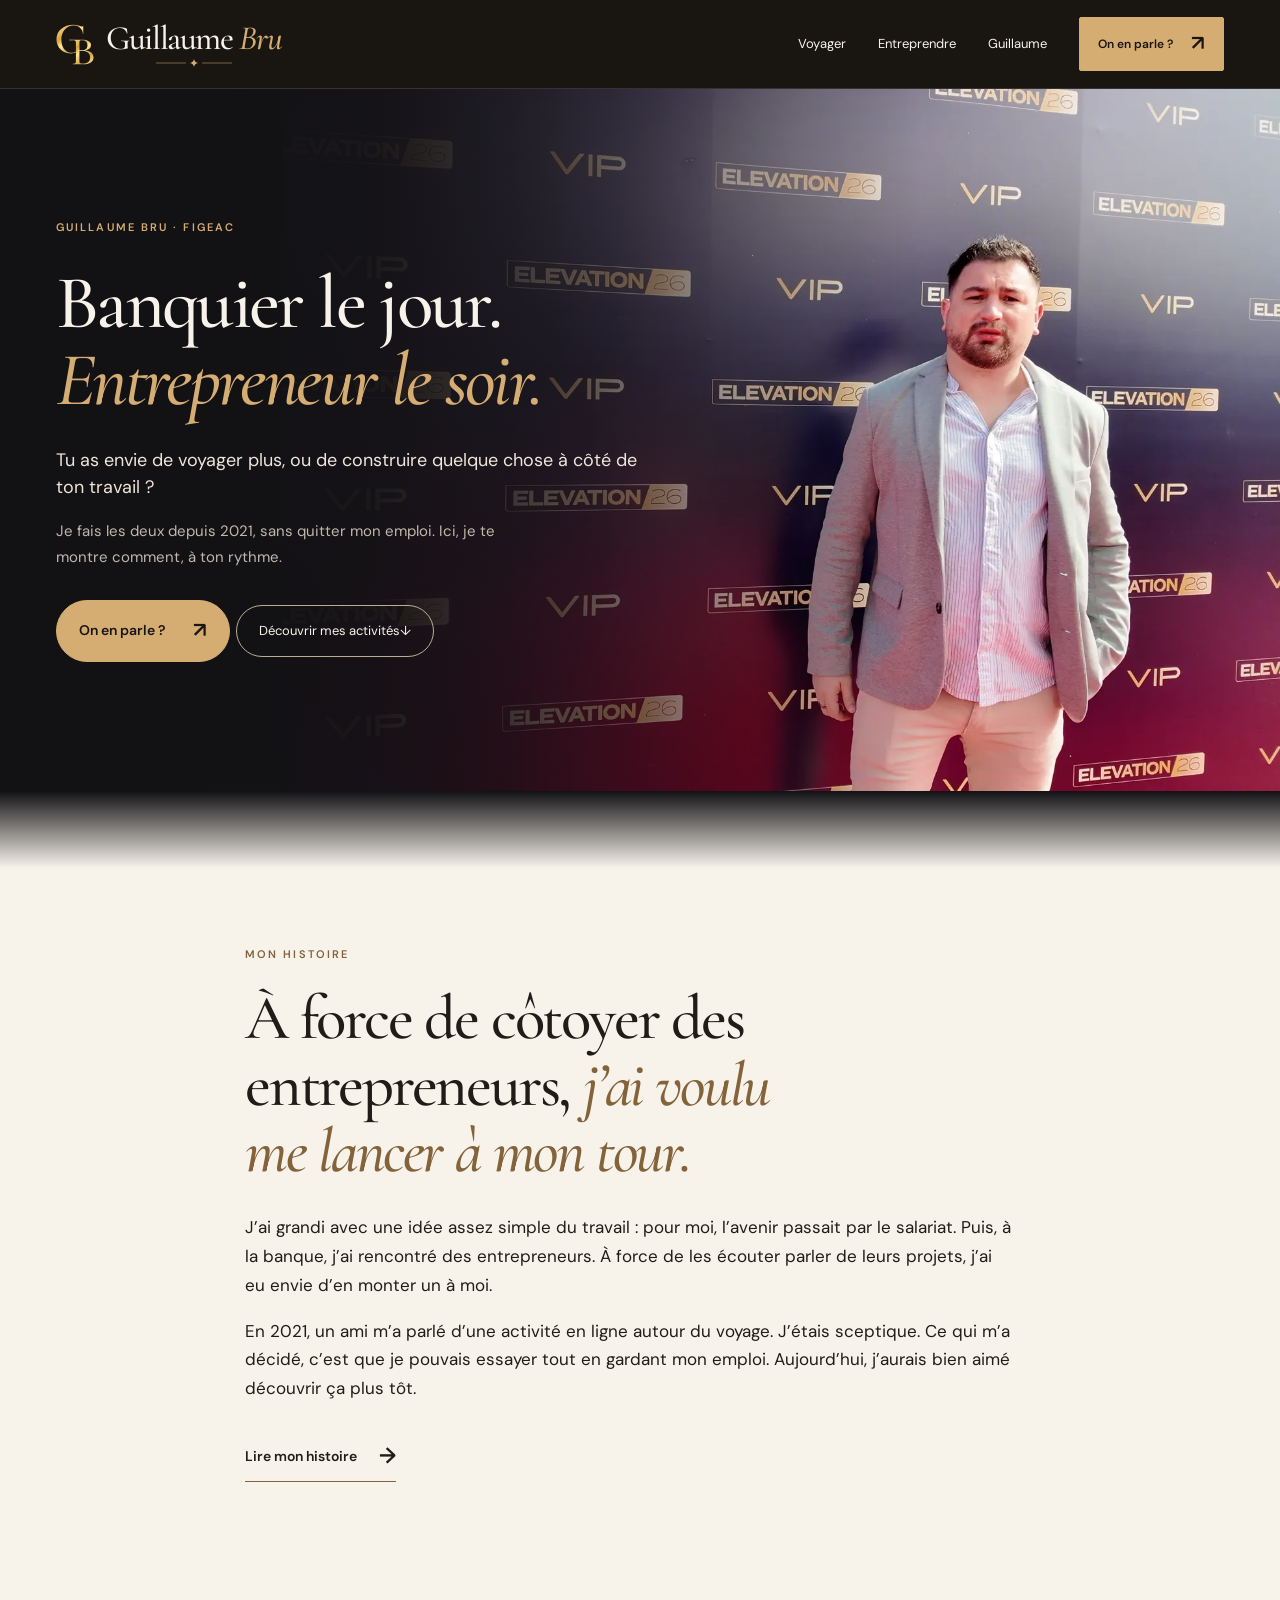
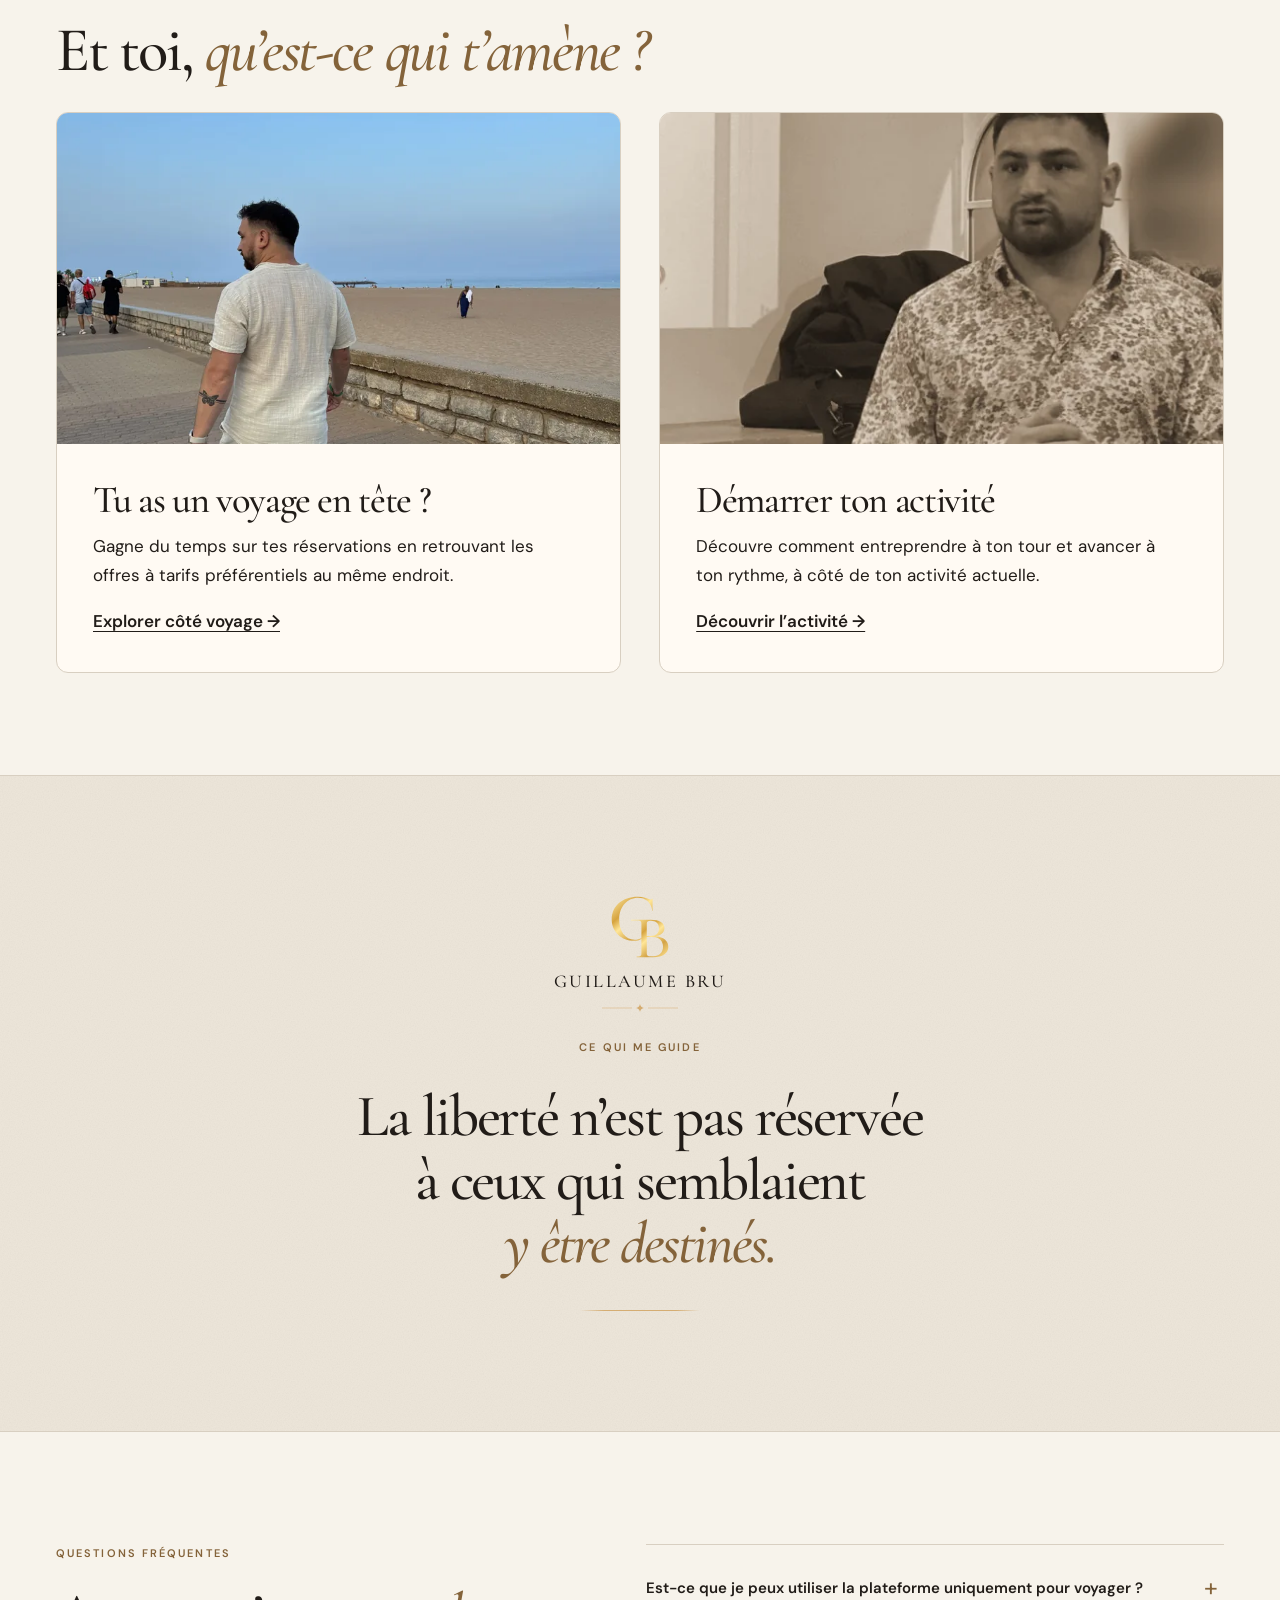
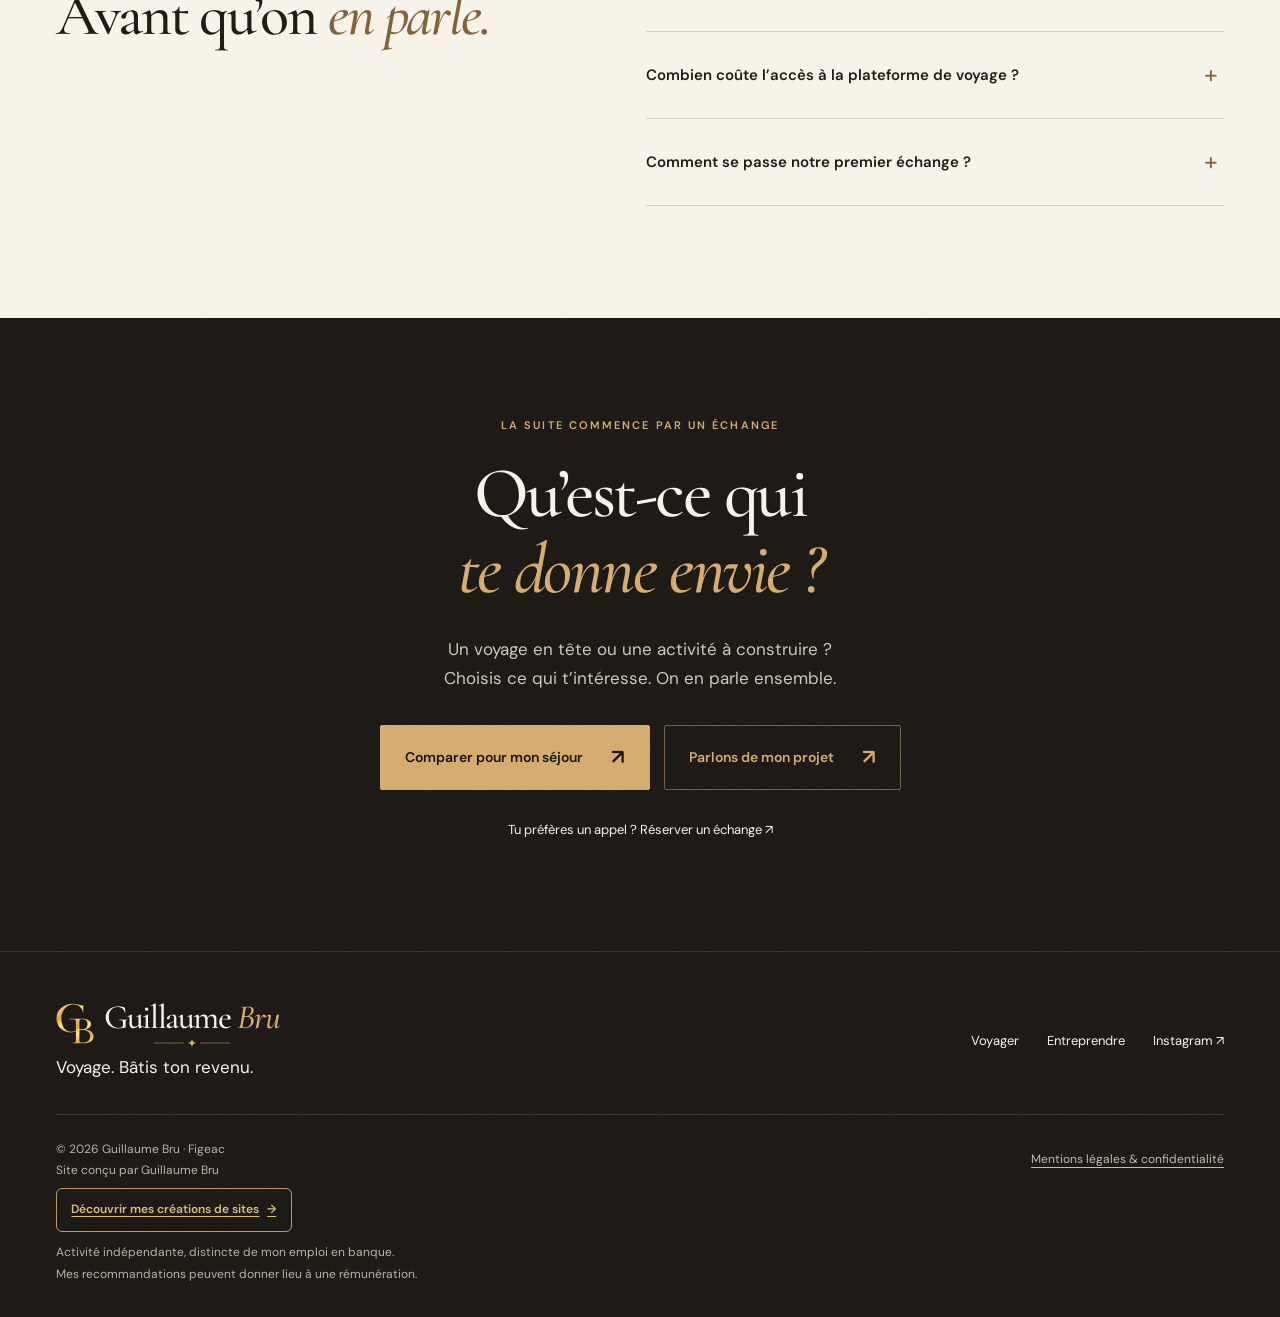
==== commit 1a393fc6: "Actualiser les icônes et identifier clairement le lien vers les créations" ====
--- a/index.html
+++ b/index.html
@@ -1,4 +1,4 @@
-<!doctype html><html lang="fr"><head><meta charset="utf-8"><script>document.documentElement.classList.add('js');setTimeout(function(){if(!window.__revealReady)document.documentElement.classList.add('reveal-all')},3500)</script><meta name="viewport" content="width=device-width,initial-scale=1"><meta name="theme-color" content="#191612"><meta name="robots" content="index,follow"><title>Guillaume Bru — Voyage mieux. Construis une activité à toi.</title><meta name="description" content="Voyage à prix préférentiels grâce à la plateforme privée que j’utilise, et découvre comment je construis une activité à côté de mon emploi."><meta property="og:title" content="Guillaume Bru — Voyage mieux. Construis une activité à toi."><meta property="og:description" content="Voyage à prix préférentiels grâce à la plateforme privée que j’utilise, et découvre comment je construis une activité à côté de mon emploi."><meta property="og:type" content="website"><meta property="og:site_name" content="Guillaume Bru"><meta property="og:locale" content="fr_FR"><meta property="og:url" content="https://guillaumebru.com/"><meta property="og:image" content="https://guillaumebru.com/assets/og-card.jpg?v=2"><meta property="og:image:width" content="1200"><meta property="og:image:height" content="630"><meta property="og:image:alt" content="Guillaume Bru — Banquier le jour. Entrepreneur le soir."><meta name="twitter:card" content="summary_large_image"><link rel="canonical" href="https://guillaumebru.com/"><link rel="icon" href="favicon.svg?v=2" type="image/svg+xml"><link rel="icon" href="favicon-48.png?v=2" type="image/png" sizes="48x48"><link rel="apple-touch-icon" href="apple-touch-icon.png?v=2"><link rel="preload" href="assets/editorial.woff2" as="font" type="font/woff2" crossorigin><link rel="preload" href="assets/sans.woff2" as="font" type="font/woff2" crossorigin><link rel="stylesheet" href="site.css?v=20261110-premium"><script src="app.js?v=20261110-premium" defer></script><script type="application/ld+json">{"@context": "https://schema.org", "@type": "Person", "name": "Guillaume Bru", "url": "https://guillaumebru.com/", "image": "https://guillaumebru.com/assets/night-800.webp", "jobTitle": "Entrepreneur indépendant", "description": "Banquier le jour, entrepreneur le soir. Voyages et entrepreneuriat accompagné.", "address": {"@type": "PostalAddress", "addressLocality": "Figeac", "postalCode": "46100", "addressCountry": "FR"}, "sameAs": ["https://www.instagram.com/guillaume.bru_/"]}</script><script type="application/ld+json">{"@context": "https://schema.org", "@type": "WebSite", "name": "Guillaume Bru", "alternateName": "guillaumebru.com", "url": "https://guillaumebru.com/"}</script><link rel="stylesheet" href="assets/accueil-video.css?v=3"><link rel="stylesheet" href="assets/signature-gb.css?v=4"></head><body data-page="home"><a class="skip-link" href="#main">Aller au contenu</a><header class="site-header"><div class="wrap header-inner"><a class="brand signature-gb" href="index.html" aria-label="Guillaume Bru, accueil"><img src="assets/monogramme-gb.svg" alt="" width="38" height="41"><span>Guillaume <em>Bru</em></span></a><button class="menu-toggle" aria-expanded="false" aria-controls="main-navigation">Menu</button><nav class="header-nav" id="main-navigation" aria-label="Navigation principale"><a href="voyages.html">Voyager</a><a href="activite.html">Entreprendre</a><a href="histoire.html">Guillaume</a><a class="button" href="#contact">On en parle ? <span aria-hidden="true">↗</span></a></nav></div></header><main id="main">
+<!doctype html><html lang="fr"><head><meta charset="utf-8"><script>document.documentElement.classList.add('js');setTimeout(function(){if(!window.__revealReady)document.documentElement.classList.add('reveal-all')},3500)</script><meta name="viewport" content="width=device-width,initial-scale=1"><meta name="theme-color" content="#191612"><meta name="robots" content="index,follow"><title>Guillaume Bru — Voyage mieux. Construis une activité à toi.</title><meta name="description" content="Voyage à prix préférentiels grâce à la plateforme privée que j’utilise, et découvre comment je construis une activité à côté de mon emploi."><meta property="og:title" content="Guillaume Bru — Voyage mieux. Construis une activité à toi."><meta property="og:description" content="Voyage à prix préférentiels grâce à la plateforme privée que j’utilise, et découvre comment je construis une activité à côté de mon emploi."><meta property="og:type" content="website"><meta property="og:site_name" content="Guillaume Bru"><meta property="og:locale" content="fr_FR"><meta property="og:url" content="https://guillaumebru.com/"><meta property="og:image" content="https://guillaumebru.com/assets/og-card.jpg?v=2"><meta property="og:image:width" content="1200"><meta property="og:image:height" content="630"><meta property="og:image:alt" content="Guillaume Bru — Banquier le jour. Entrepreneur le soir."><meta name="twitter:card" content="summary_large_image"><link rel="canonical" href="https://guillaumebru.com/"><link rel="preload" href="assets/editorial.woff2" as="font" type="font/woff2" crossorigin><link rel="preload" href="assets/sans.woff2" as="font" type="font/woff2" crossorigin><link rel="stylesheet" href="site.css?v=20261110-premium"><script src="app.js?v=20261110-premium" defer></script><script type="application/ld+json">{"@context": "https://schema.org", "@type": "Person", "name": "Guillaume Bru", "url": "https://guillaumebru.com/", "image": "https://guillaumebru.com/assets/night-800.webp", "jobTitle": "Entrepreneur indépendant", "description": "Banquier le jour, entrepreneur le soir. Voyages et entrepreneuriat accompagné.", "address": {"@type": "PostalAddress", "addressLocality": "Figeac", "postalCode": "46100", "addressCountry": "FR"}, "sameAs": ["https://www.instagram.com/guillaume.bru_/"]}</script><script type="application/ld+json">{"@context": "https://schema.org", "@type": "WebSite", "name": "Guillaume Bru", "alternateName": "guillaumebru.com", "url": "https://guillaumebru.com/"}</script><link rel="stylesheet" href="assets/accueil-video.css?v=3"><link rel="stylesheet" href="assets/signature-gb.css?v=credit5"><link rel="icon" href="favicon-48.png?v=gb3" type="image/png" sizes="48x48"><link rel="icon" href="favicon.svg?v=gb3" type="image/svg+xml" sizes="any"><link rel="apple-touch-icon" href="apple-touch-icon.png?v=gb3"></head><body data-page="home"><a class="skip-link" href="#main">Aller au contenu</a><header class="site-header"><div class="wrap header-inner"><a class="brand signature-gb" href="index.html" aria-label="Guillaume Bru, accueil"><img src="assets/monogramme-gb.svg" alt="" width="38" height="41"><span>Guillaume <em>Bru</em></span></a><button class="menu-toggle" aria-expanded="false" aria-controls="main-navigation">Menu</button><nav class="header-nav" id="main-navigation" aria-label="Navigation principale"><a href="voyages.html">Voyager</a><a href="activite.html">Entreprendre</a><a href="histoire.html">Guillaume</a><a class="button" href="#contact">On en parle ? <span aria-hidden="true">↗</span></a></nav></div></header><main id="main">
 <section class="hero hero-dark accueil-video" aria-labelledby="home-title"><video class="accueil-film" autoplay muted loop playsinline disablepictureinpicture preload="auto" poster="assets/accueil-poster.webp?v=4k" aria-hidden="true" ><source src="assets/accueil-boucle.mp4?v=4k" type="video/mp4" media="(min-width:721px) and (hover:hover), (min-width:721px) and (pointer:fine)"></video><picture aria-hidden="true"><source media="(max-width:720px), (hover:none) and (pointer:coarse)" srcset="assets/accueil-mobile.webp?v=4k"><img class="accueil-film accueil-film-mobile" alt="" src="assets/accueil-poster.webp?v=4k"></picture><div class="wrap hero-grid"><div class="hero-copy"><span class="eyebrow">Guillaume Bru · Figeac</span><h1 id="home-title"><span class="line"><span>Banquier le jour.</span></span> <em><span class="line"><span>Entrepreneur le soir.</span></span></em></h1><p class="hero-lead">Tu as envie de voyager plus, ou de construire quelque chose à côté de ton travail&nbsp;?</p><p>Je fais les deux depuis 2021, sans quitter mon emploi. Ici, je te montre comment, à ton rythme.</p><a class="button" href="#contact">On en parle ? <span aria-hidden="true">↗</span></a><a class="quiet-link" href="#voyager">Découvrir mes activités <span class="arrow-down" aria-hidden="true">↓</span></a></div></div></section>
 <link rel="stylesheet" href="assets/accueil-parcours.css">
 <section class="home-story" id="guillaume" aria-labelledby="home-story-title">
@@ -28,4 +28,4 @@
 </section>
 <section class="contact-section" id="contact"><div class="wrap contact-inner"><span class="eyebrow">La suite commence par un échange</span><h2>Qu’est-ce qui<br><em>te donne envie&nbsp;?</em></h2><p>Un voyage en tête ou une activité à construire ?<br>Choisis ce qui t’intéresse. On en parle ensemble.</p><div class="contact-actions"><a class="button" href="https://wa.me/33670026814?text=Bonjour%20Guillaume%2C%20je%20souhaite%20comparer%20pour%20mon%20prochain%20s%C3%A9jour.%20Voici%20ma%20destination%2C%20mes%20dates%20et%20le%20nombre%20de%20voyageurs%20%3A%20" target="_blank" rel="noopener noreferrer">Comparer pour mon séjour <span aria-hidden="true">↗</span></a><a class="button button-outline" href="https://wa.me/33670026814?text=Bonjour%20Guillaume%2C%20je%20viens%20de%20d%C3%A9couvrir%20ton%20site.%20J%E2%80%99aimerais%20en%20savoir%20plus%20sur%20l%E2%80%99activit%C3%A9%20de%20recommandation%20et%20ton%20accompagnement.%20Peut-on%20en%20parler%20%3F" target="_blank" rel="noopener noreferrer">Parlons de mon projet <span aria-hidden="true">↗</span></a></div><a class="quiet-link" href="https://calendly.com/guillaume-bru/cae" target="_blank" rel="noopener noreferrer" data-calendly>Tu préfères un appel ? Réserver un échange ↗</a></div></section>
 </main>
-<footer class="site-footer"><div class="wrap"><div class="footer-top"><div class="footer-brand"><div><a class="brand signature-gb" href="index.html" aria-label="Guillaume Bru, accueil"><img src="assets/monogramme-gb.svg" alt="" width="38" height="41"><span>Guillaume <em>Bru</em></span></a><p>Voyage. Bâtis ton revenu.</p></div></div><nav class="footer-links" aria-label="Navigation de pied de page"><a href="voyages.html">Voyager</a><a href="activite.html">Entreprendre</a><a href="https://www.instagram.com/guillaume.bru_/" target="_blank" rel="noopener noreferrer">Instagram ↗</a></nav></div><div class="footer-bottom"><p>© 2026 Guillaume Bru · Figeac<br><a href="creation-de-sites.html">Site conçu par Guillaume Bru</a><br>Activité indépendante, distincte de mon emploi en banque.<br>Mes recommandations peuvent donner lieu à une rémunération.</p><button class="plain-button" data-open="information-dialog">Mentions légales &amp; confidentialité</button></div></div></footer><dialog id="information-dialog" class="modal" aria-labelledby="information-title"><button class="modal-close" data-close aria-label="Fermer les mentions légales">✕</button><span class="eyebrow">Mentions légales &amp; confidentialité</span><h2 id="information-title">Pour en savoir plus.</h2><h3>Éditeur du site</h3><p>Guillaume Bru, entrepreneur individuel (EI) · micro-entreprise<br>SIREN 101 064 566 · SIRET 101 064 566 00017<br>Mandataire indépendant en services de voyages (APE 7990Z)<br>46100 Figeac, France<br>Directeur de la publication : Guillaume Bru</p><h3>Contact</h3><p><a href="mailto:guillaume.bru46@gmail.com">guillaume.bru46@gmail.com</a><br><a href="https://wa.me/33670026814" target="_blank" rel="noopener noreferrer">WhatsApp : 06 70 02 68 14 ↗</a></p><h3>Hébergement</h3><p>GitHub, Inc. · 88 Colin P. Kelly Jr. Street, San Francisco, CA 94107, États-Unis · +1 877 448 4820</p><h3>Mon activité</h3><p>Je recommande la plateforme Travel Advantage dans le cadre de mon activité indépendante auprès de MWR Life. Certaines recommandations peuvent me donner droit à une rémunération. Cette activité est distincte de mon emploi en banque.</p><h3>Tes données</h3><p>Ce site n’intègre pas de formulaire de collecte. Pour connaître sa fréquentation (nombre de visites, pages vues, provenance), il utilise Cloudflare Web Analytics, qui ne dépose pas de cookie et ne te suit pas d’un site à l’autre. Les échanges se font via WhatsApp, Calendly ou Instagram. La vidéo YouTube et l’agenda Calendly ne se chargent dans la page que lorsque tu cliques pour les ouvrir. Ces services appliquent leurs propres conditions et politiques de confidentialité. L’hébergeur peut enregistrer des données techniques de connexion, comme l’adresse IP, pour assurer le fonctionnement et la sécurité du site.</p><h3>Photos et médias</h3><p>Les photos personnelles sont utilisées pour présenter mon univers. Les mentions de médias renvoient aux contenus consacrés à la plateforme ou à l’entreprise ; elles ne constituent pas une recommandation de leur part.</p></dialog><!-- Cloudflare Web Analytics --><script type='module' src='https://static.cloudflareinsights.com/beacon.min.js' data-cf-beacon='{"token": "7118e7da68ed434f9c228f956c5463e0"}'></script><!-- End Cloudflare Web Analytics --></body></html>+<footer class="site-footer"><div class="wrap"><div class="footer-top"><div class="footer-brand"><div><a class="brand signature-gb" href="index.html" aria-label="Guillaume Bru, accueil"><img src="assets/monogramme-gb.svg" alt="" width="38" height="41"><span>Guillaume <em>Bru</em></span></a><p>Voyage. Bâtis ton revenu.</p></div></div><nav class="footer-links" aria-label="Navigation de pied de page"><a href="voyages.html">Voyager</a><a href="activite.html">Entreprendre</a><a href="https://www.instagram.com/guillaume.bru_/" target="_blank" rel="noopener noreferrer">Instagram ↗</a></nav></div><div class="footer-bottom"><p>© 2026 Guillaume Bru · Figeac<br>Site conçu par Guillaume Bru<br><a class="creation-link" href="creation-de-sites.html">Découvrir mes créations de sites <span aria-hidden="true">→</span></a><br>Activité indépendante, distincte de mon emploi en banque.<br>Mes recommandations peuvent donner lieu à une rémunération.</p><button class="plain-button" data-open="information-dialog">Mentions légales &amp; confidentialité</button></div></div></footer><dialog id="information-dialog" class="modal" aria-labelledby="information-title"><button class="modal-close" data-close aria-label="Fermer les mentions légales">✕</button><span class="eyebrow">Mentions légales &amp; confidentialité</span><h2 id="information-title">Pour en savoir plus.</h2><h3>Éditeur du site</h3><p>Guillaume Bru, entrepreneur individuel (EI) · micro-entreprise<br>SIREN 101 064 566 · SIRET 101 064 566 00017<br>Mandataire indépendant en services de voyages (APE 7990Z)<br>46100 Figeac, France<br>Directeur de la publication : Guillaume Bru</p><h3>Contact</h3><p><a href="mailto:guillaume.bru46@gmail.com">guillaume.bru46@gmail.com</a><br><a href="https://wa.me/33670026814" target="_blank" rel="noopener noreferrer">WhatsApp : 06 70 02 68 14 ↗</a></p><h3>Hébergement</h3><p>GitHub, Inc. · 88 Colin P. Kelly Jr. Street, San Francisco, CA 94107, États-Unis · +1 877 448 4820</p><h3>Mon activité</h3><p>Je recommande la plateforme Travel Advantage dans le cadre de mon activité indépendante auprès de MWR Life. Certaines recommandations peuvent me donner droit à une rémunération. Cette activité est distincte de mon emploi en banque.</p><h3>Tes données</h3><p>Ce site n’intègre pas de formulaire de collecte. Pour connaître sa fréquentation (nombre de visites, pages vues, provenance), il utilise Cloudflare Web Analytics, qui ne dépose pas de cookie et ne te suit pas d’un site à l’autre. Les échanges se font via WhatsApp, Calendly ou Instagram. La vidéo YouTube et l’agenda Calendly ne se chargent dans la page que lorsque tu cliques pour les ouvrir. Ces services appliquent leurs propres conditions et politiques de confidentialité. L’hébergeur peut enregistrer des données techniques de connexion, comme l’adresse IP, pour assurer le fonctionnement et la sécurité du site.</p><h3>Photos et médias</h3><p>Les photos personnelles sont utilisées pour présenter mon univers. Les mentions de médias renvoient aux contenus consacrés à la plateforme ou à l’entreprise ; elles ne constituent pas une recommandation de leur part.</p></dialog><!-- Cloudflare Web Analytics --><script type='module' src='https://static.cloudflareinsights.com/beacon.min.js' data-cf-beacon='{"token": "7118e7da68ed434f9c228f956c5463e0"}'></script><!-- End Cloudflare Web Analytics --></body></html>
--- a/assets/signature-gb.css
+++ b/assets/signature-gb.css
@@ -25,3 +25,34 @@
 .manifesto-brand img { width: clamp(46px, 5vw, 58px); height: auto; }
 .manifesto-brand > span { font-family: var(--display); font-size: 18px; letter-spacing: .14em; text-transform: uppercase; color: var(--ink); }
 .manifesto-brand > span::after { margin-top: 8px; }
+
+/* Lien de création dans les crédits du site */
+footer a[href="creation-de-sites.html"] {
+  display: inline-block;
+  padding-block: .25em;
+  color: #dfba7f;
+  text-decoration: underline;
+  text-decoration-thickness: 1px;
+  text-underline-offset: .22em;
+}
+footer a[href="creation-de-sites.html"]:hover,
+footer a[href="creation-de-sites.html"]:focus-visible {
+  color: #fff1cd;
+  text-decoration-thickness: 2px;
+}
+footer a[href="creation-de-sites.html"]:focus-visible {
+  outline: 2px solid currentColor;
+  outline-offset: 3px;
+}
+
+footer a.creation-link {
+  display: inline-flex;
+  align-items: center;
+  gap: .65em;
+  min-height: 44px;
+  margin: .35rem 0 .65rem;
+  padding: .25rem .9rem;
+  border: 1px solid #bc9a65;
+  border-radius: 6px;
+  font-weight: 600;
+}
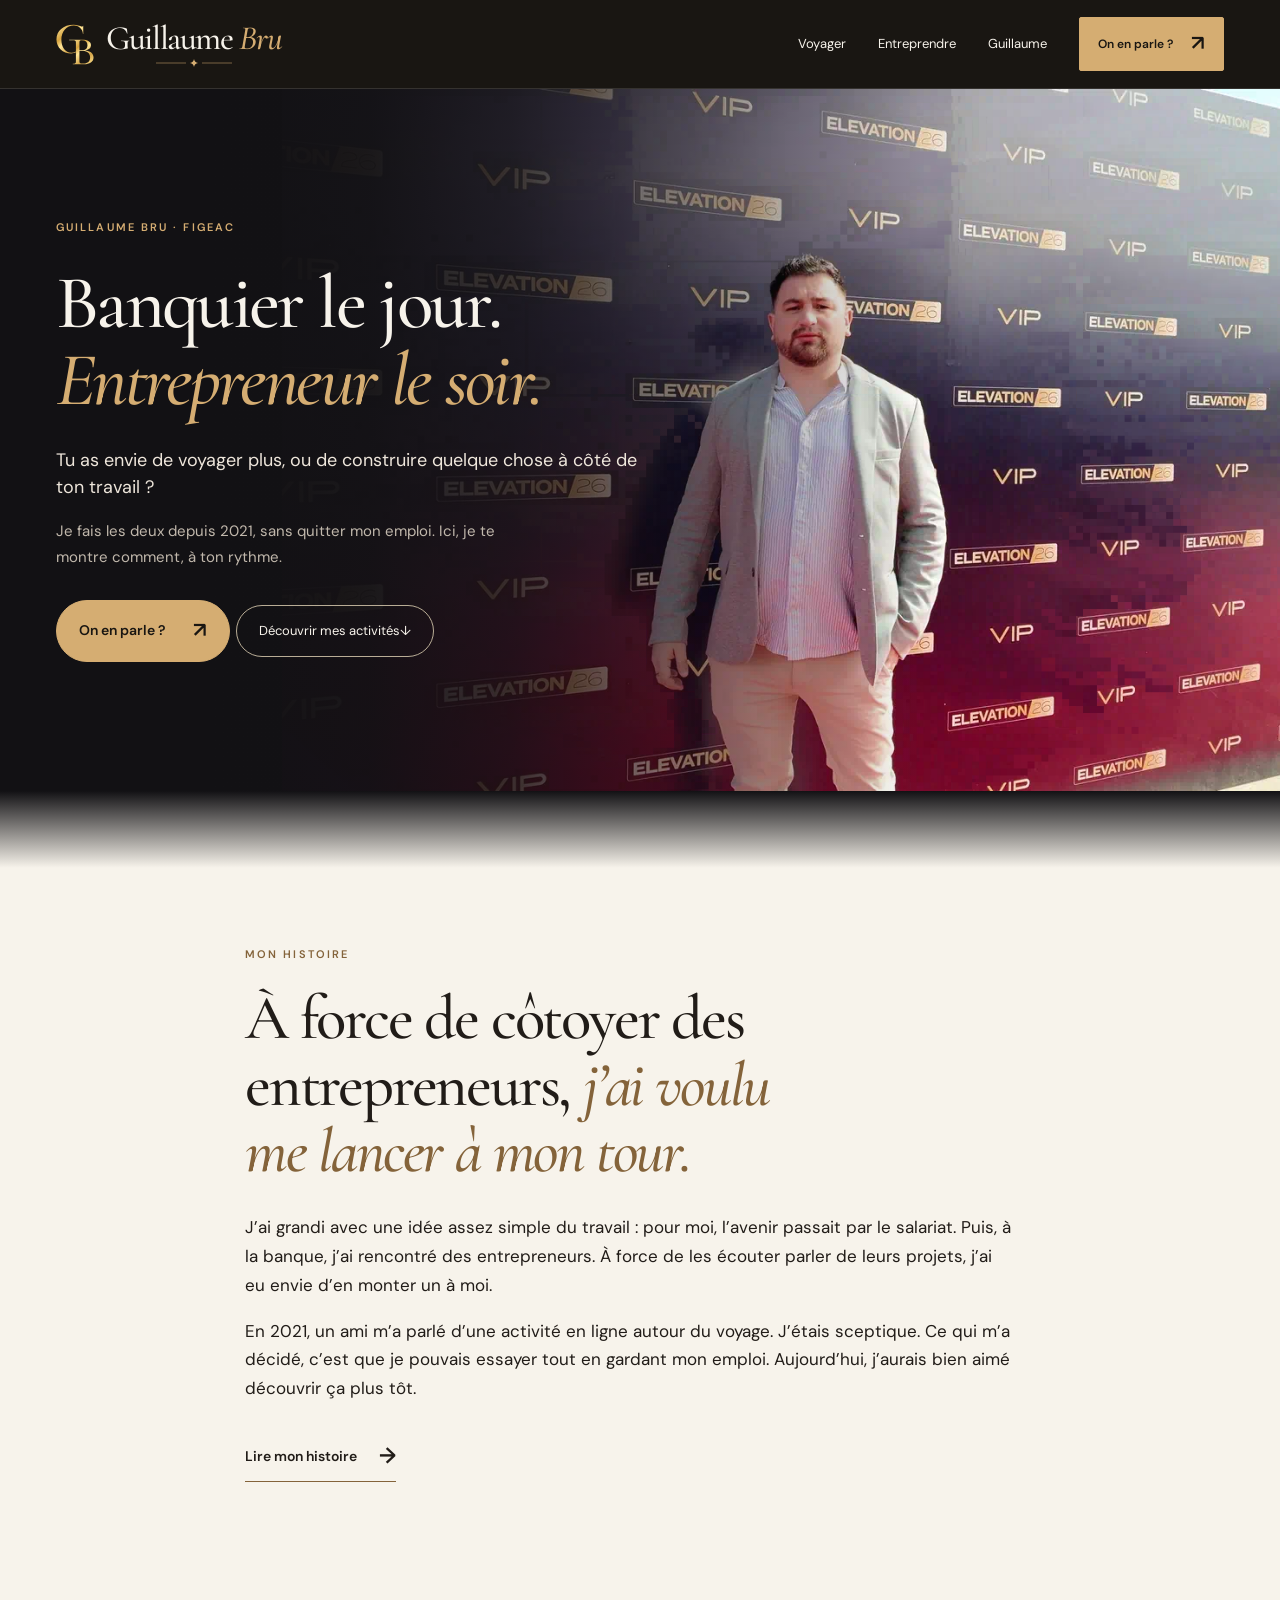
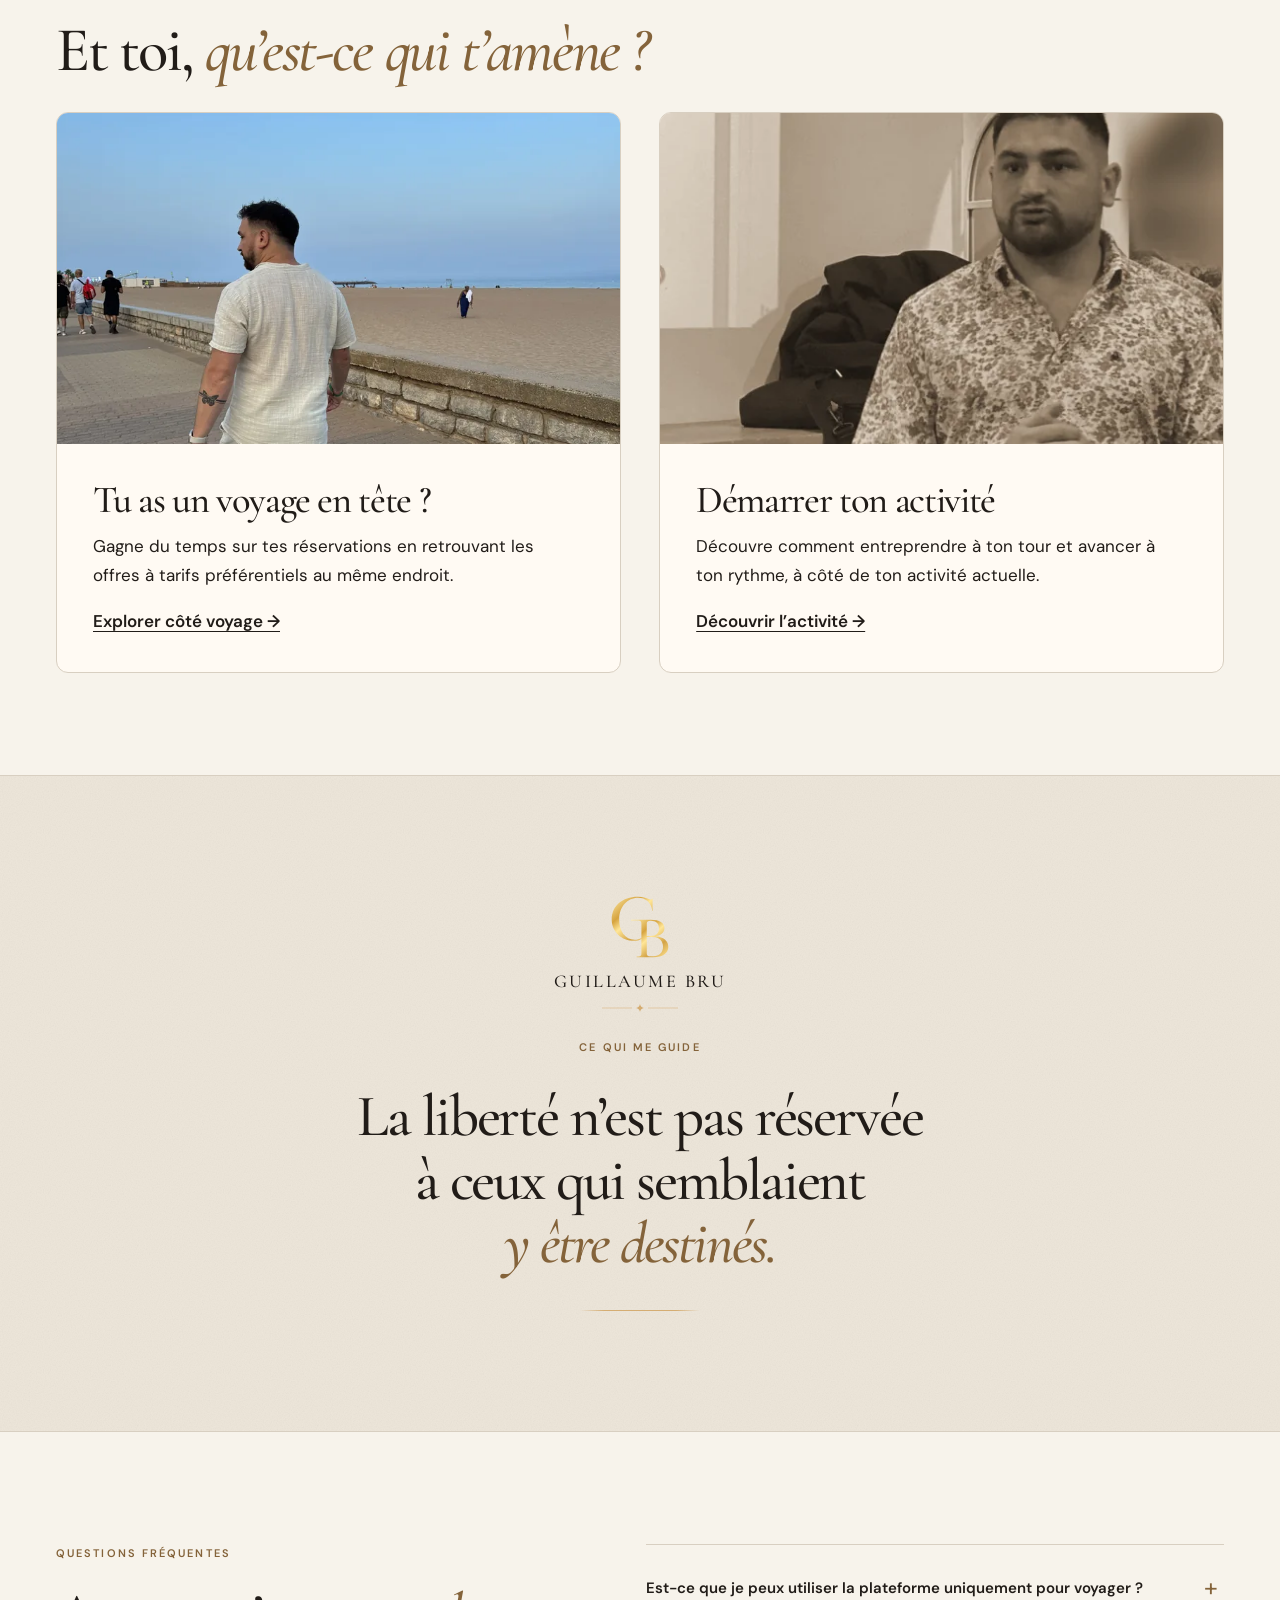
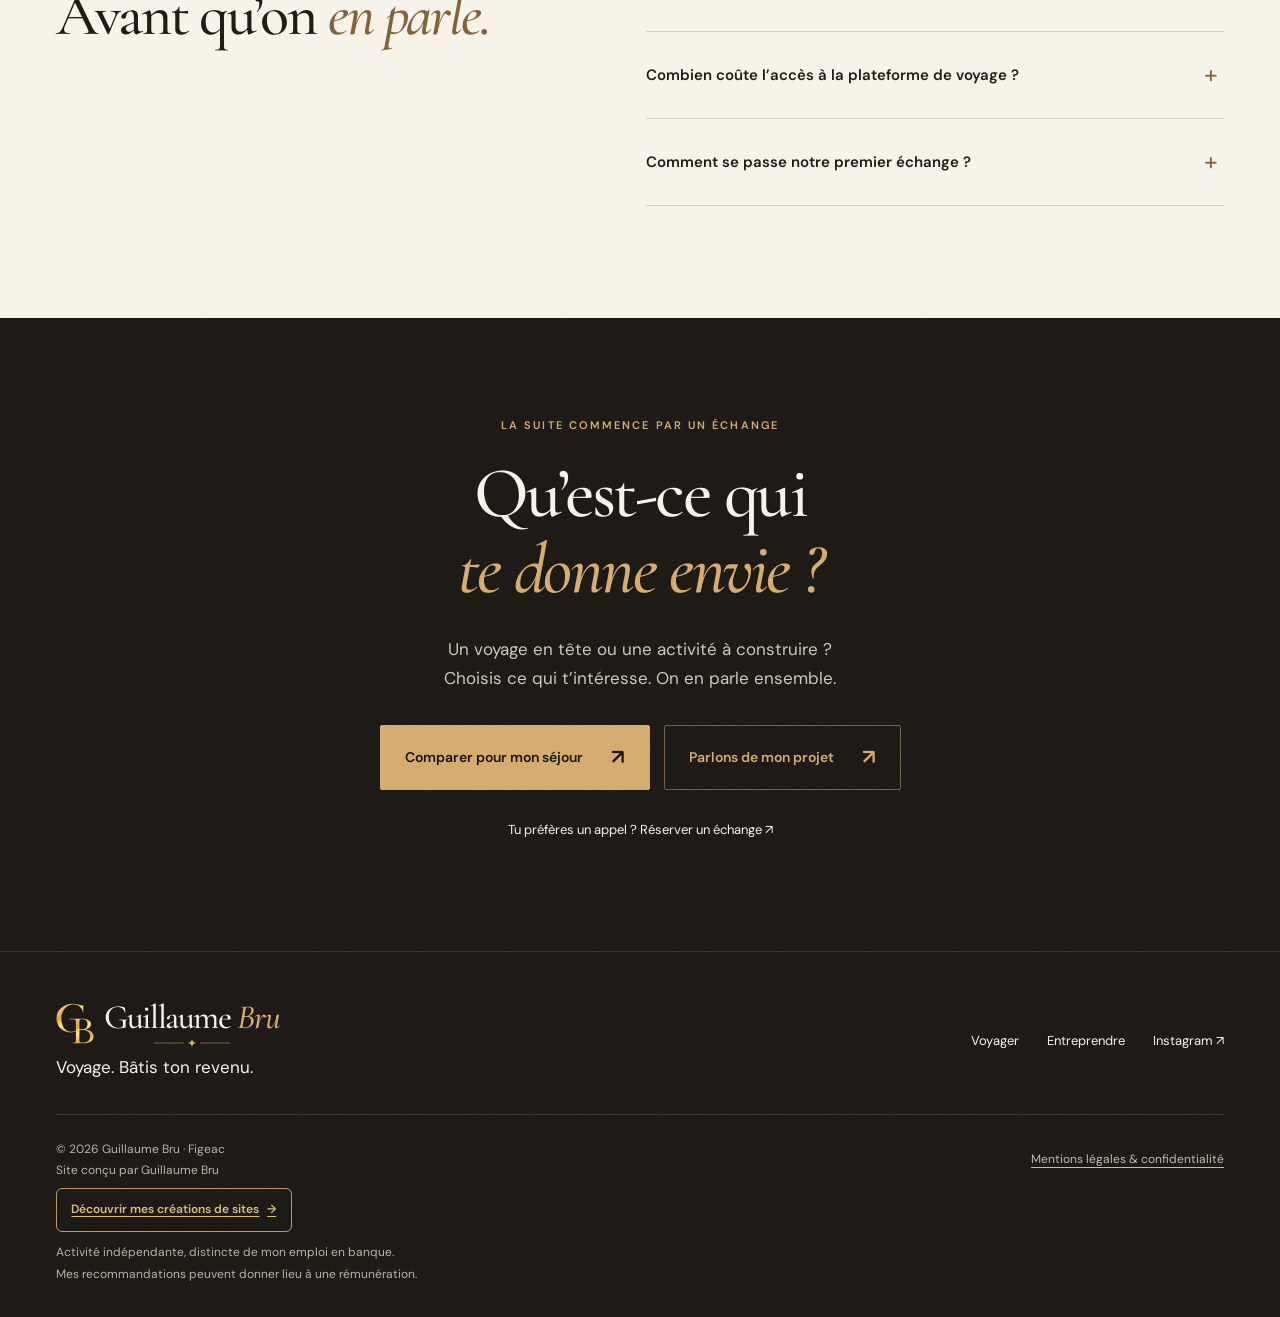
==== commit cc4573ae: "Afficher la boucle animée de l’accueil sur ordinateur et mobile" ====
--- a/index.html
+++ b/index.html
@@ -1,5 +1,5 @@
 <!doctype html><html lang="fr"><head><meta charset="utf-8"><script>document.documentElement.classList.add('js');setTimeout(function(){if(!window.__revealReady)document.documentElement.classList.add('reveal-all')},3500)</script><meta name="viewport" content="width=device-width,initial-scale=1"><meta name="theme-color" content="#191612"><meta name="robots" content="index,follow"><title>Guillaume Bru — Voyage mieux. Construis une activité à toi.</title><meta name="description" content="Voyage à prix préférentiels grâce à la plateforme privée que j’utilise, et découvre comment je construis une activité à côté de mon emploi."><meta property="og:title" content="Guillaume Bru — Voyage mieux. Construis une activité à toi."><meta property="og:description" content="Voyage à prix préférentiels grâce à la plateforme privée que j’utilise, et découvre comment je construis une activité à côté de mon emploi."><meta property="og:type" content="website"><meta property="og:site_name" content="Guillaume Bru"><meta property="og:locale" content="fr_FR"><meta property="og:url" content="https://guillaumebru.com/"><meta property="og:image" content="https://guillaumebru.com/assets/og-card.jpg?v=2"><meta property="og:image:width" content="1200"><meta property="og:image:height" content="630"><meta property="og:image:alt" content="Guillaume Bru — Banquier le jour. Entrepreneur le soir."><meta name="twitter:card" content="summary_large_image"><link rel="canonical" href="https://guillaumebru.com/"><link rel="preload" href="assets/editorial.woff2" as="font" type="font/woff2" crossorigin><link rel="preload" href="assets/sans.woff2" as="font" type="font/woff2" crossorigin><link rel="stylesheet" href="site.css?v=20261110-premium"><script src="app.js?v=20261110-premium" defer></script><script type="application/ld+json">{"@context": "https://schema.org", "@type": "Person", "name": "Guillaume Bru", "url": "https://guillaumebru.com/", "image": "https://guillaumebru.com/assets/night-800.webp", "jobTitle": "Entrepreneur indépendant", "description": "Banquier le jour, entrepreneur le soir. Voyages et entrepreneuriat accompagné.", "address": {"@type": "PostalAddress", "addressLocality": "Figeac", "postalCode": "46100", "addressCountry": "FR"}, "sameAs": ["https://www.instagram.com/guillaume.bru_/"]}</script><script type="application/ld+json">{"@context": "https://schema.org", "@type": "WebSite", "name": "Guillaume Bru", "alternateName": "guillaumebru.com", "url": "https://guillaumebru.com/"}</script><link rel="stylesheet" href="assets/accueil-video.css?v=3"><link rel="stylesheet" href="assets/signature-gb.css?v=credit5"><link rel="icon" href="favicon-48.png?v=gb3" type="image/png" sizes="48x48"><link rel="icon" href="favicon.svg?v=gb3" type="image/svg+xml" sizes="any"><link rel="apple-touch-icon" href="apple-touch-icon.png?v=gb3"></head><body data-page="home"><a class="skip-link" href="#main">Aller au contenu</a><header class="site-header"><div class="wrap header-inner"><a class="brand signature-gb" href="index.html" aria-label="Guillaume Bru, accueil"><img src="assets/monogramme-gb.svg" alt="" width="38" height="41"><span>Guillaume <em>Bru</em></span></a><button class="menu-toggle" aria-expanded="false" aria-controls="main-navigation">Menu</button><nav class="header-nav" id="main-navigation" aria-label="Navigation principale"><a href="voyages.html">Voyager</a><a href="activite.html">Entreprendre</a><a href="histoire.html">Guillaume</a><a class="button" href="#contact">On en parle ? <span aria-hidden="true">↗</span></a></nav></div></header><main id="main">
-<section class="hero hero-dark accueil-video" aria-labelledby="home-title"><video class="accueil-film" autoplay muted loop playsinline disablepictureinpicture preload="auto" poster="assets/accueil-poster.webp?v=4k" aria-hidden="true" ><source src="assets/accueil-boucle.mp4?v=4k" type="video/mp4" media="(min-width:721px) and (hover:hover), (min-width:721px) and (pointer:fine)"></video><picture aria-hidden="true"><source media="(max-width:720px), (hover:none) and (pointer:coarse)" srcset="assets/accueil-mobile.webp?v=4k"><img class="accueil-film accueil-film-mobile" alt="" src="assets/accueil-poster.webp?v=4k"></picture><div class="wrap hero-grid"><div class="hero-copy"><span class="eyebrow">Guillaume Bru · Figeac</span><h1 id="home-title"><span class="line"><span>Banquier le jour.</span></span> <em><span class="line"><span>Entrepreneur le soir.</span></span></em></h1><p class="hero-lead">Tu as envie de voyager plus, ou de construire quelque chose à côté de ton travail&nbsp;?</p><p>Je fais les deux depuis 2021, sans quitter mon emploi. Ici, je te montre comment, à ton rythme.</p><a class="button" href="#contact">On en parle ? <span aria-hidden="true">↗</span></a><a class="quiet-link" href="#voyager">Découvrir mes activités <span class="arrow-down" aria-hidden="true">↓</span></a></div></div></section>
+<section class="hero hero-dark accueil-video" aria-labelledby="home-title"><img class="accueil-film" src="assets/accueil-mobile.webp?v=4k" alt="" aria-hidden="true" fetchpriority="high"><div class="wrap hero-grid"><div class="hero-copy"><span class="eyebrow">Guillaume Bru · Figeac</span><h1 id="home-title"><span class="line"><span>Banquier le jour.</span></span> <em><span class="line"><span>Entrepreneur le soir.</span></span></em></h1><p class="hero-lead">Tu as envie de voyager plus, ou de construire quelque chose à côté de ton travail&nbsp;?</p><p>Je fais les deux depuis 2021, sans quitter mon emploi. Ici, je te montre comment, à ton rythme.</p><a class="button" href="#contact">On en parle ? <span aria-hidden="true">↗</span></a><a class="quiet-link" href="#voyager">Découvrir mes activités <span class="arrow-down" aria-hidden="true">↓</span></a></div></div></section>
 <link rel="stylesheet" href="assets/accueil-parcours.css">
 <section class="home-story" id="guillaume" aria-labelledby="home-story-title">
   <div class="wrap"><div class="home-story-copy">
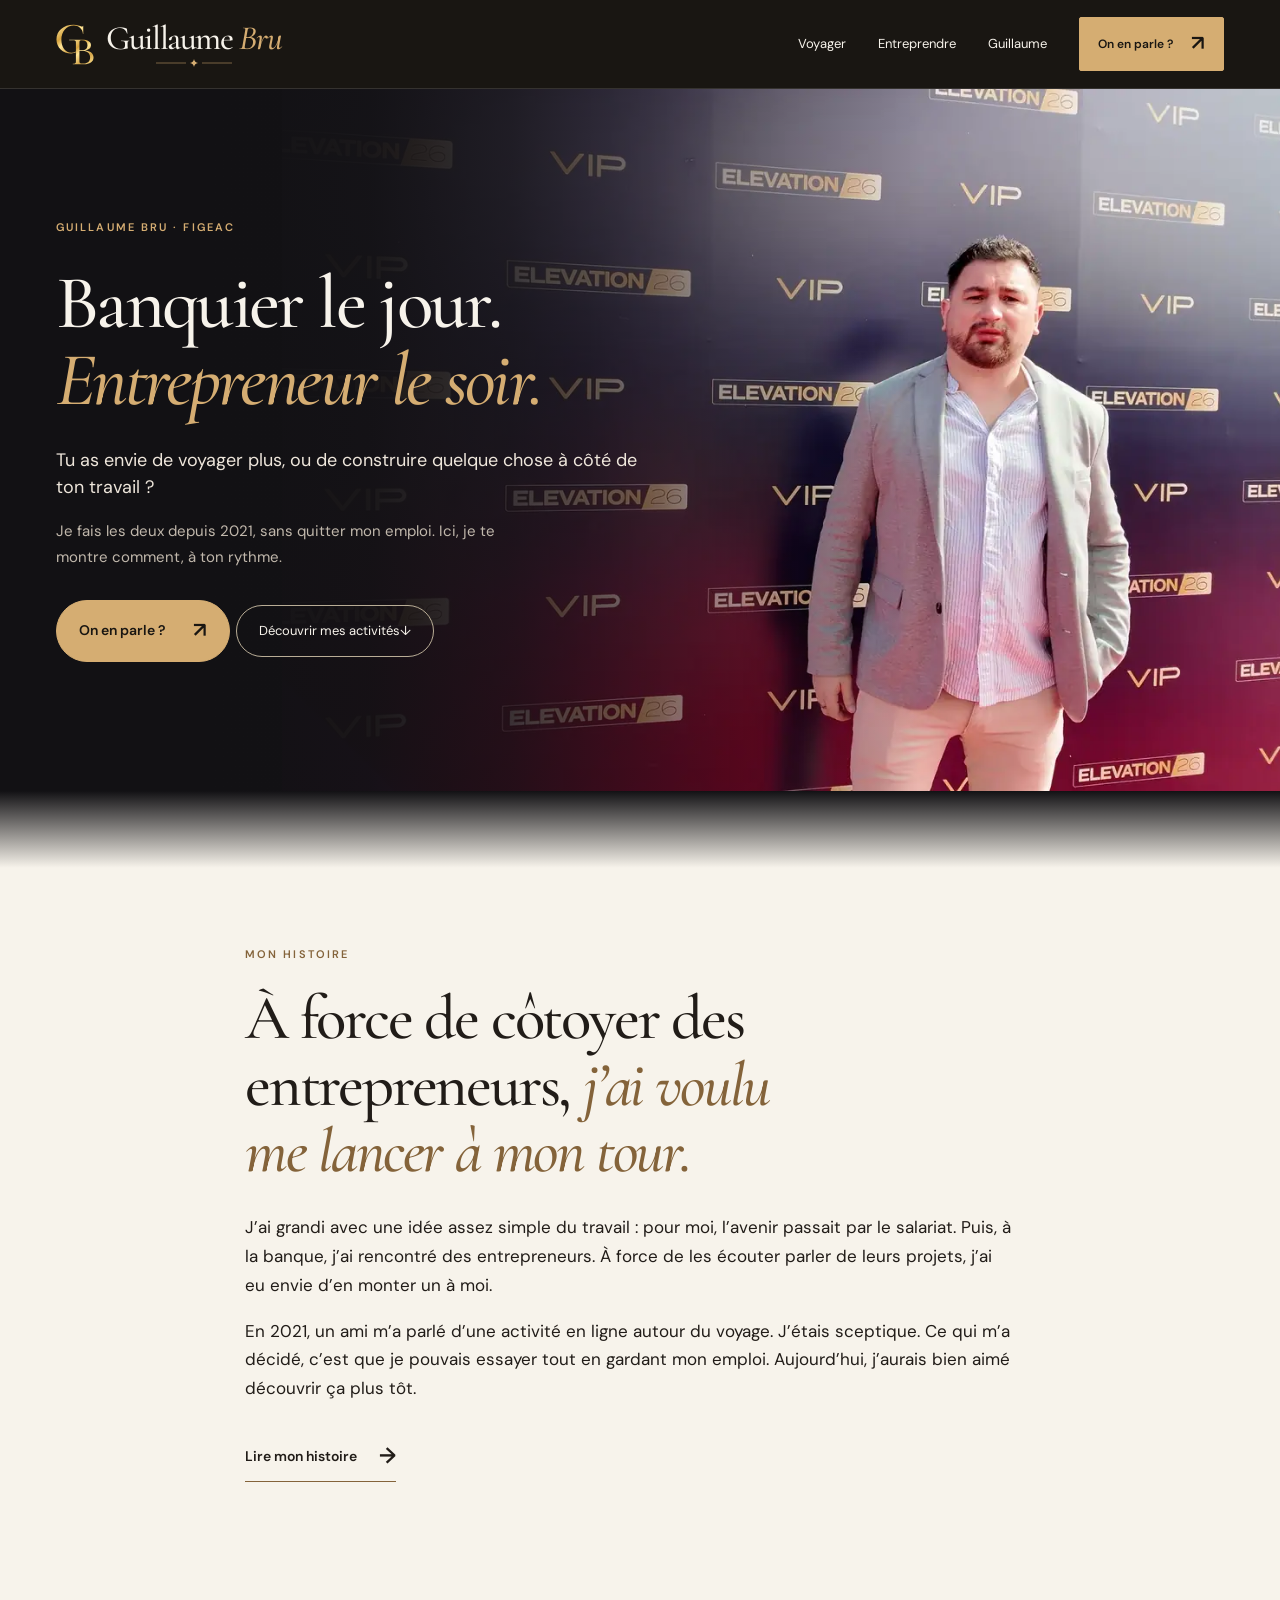
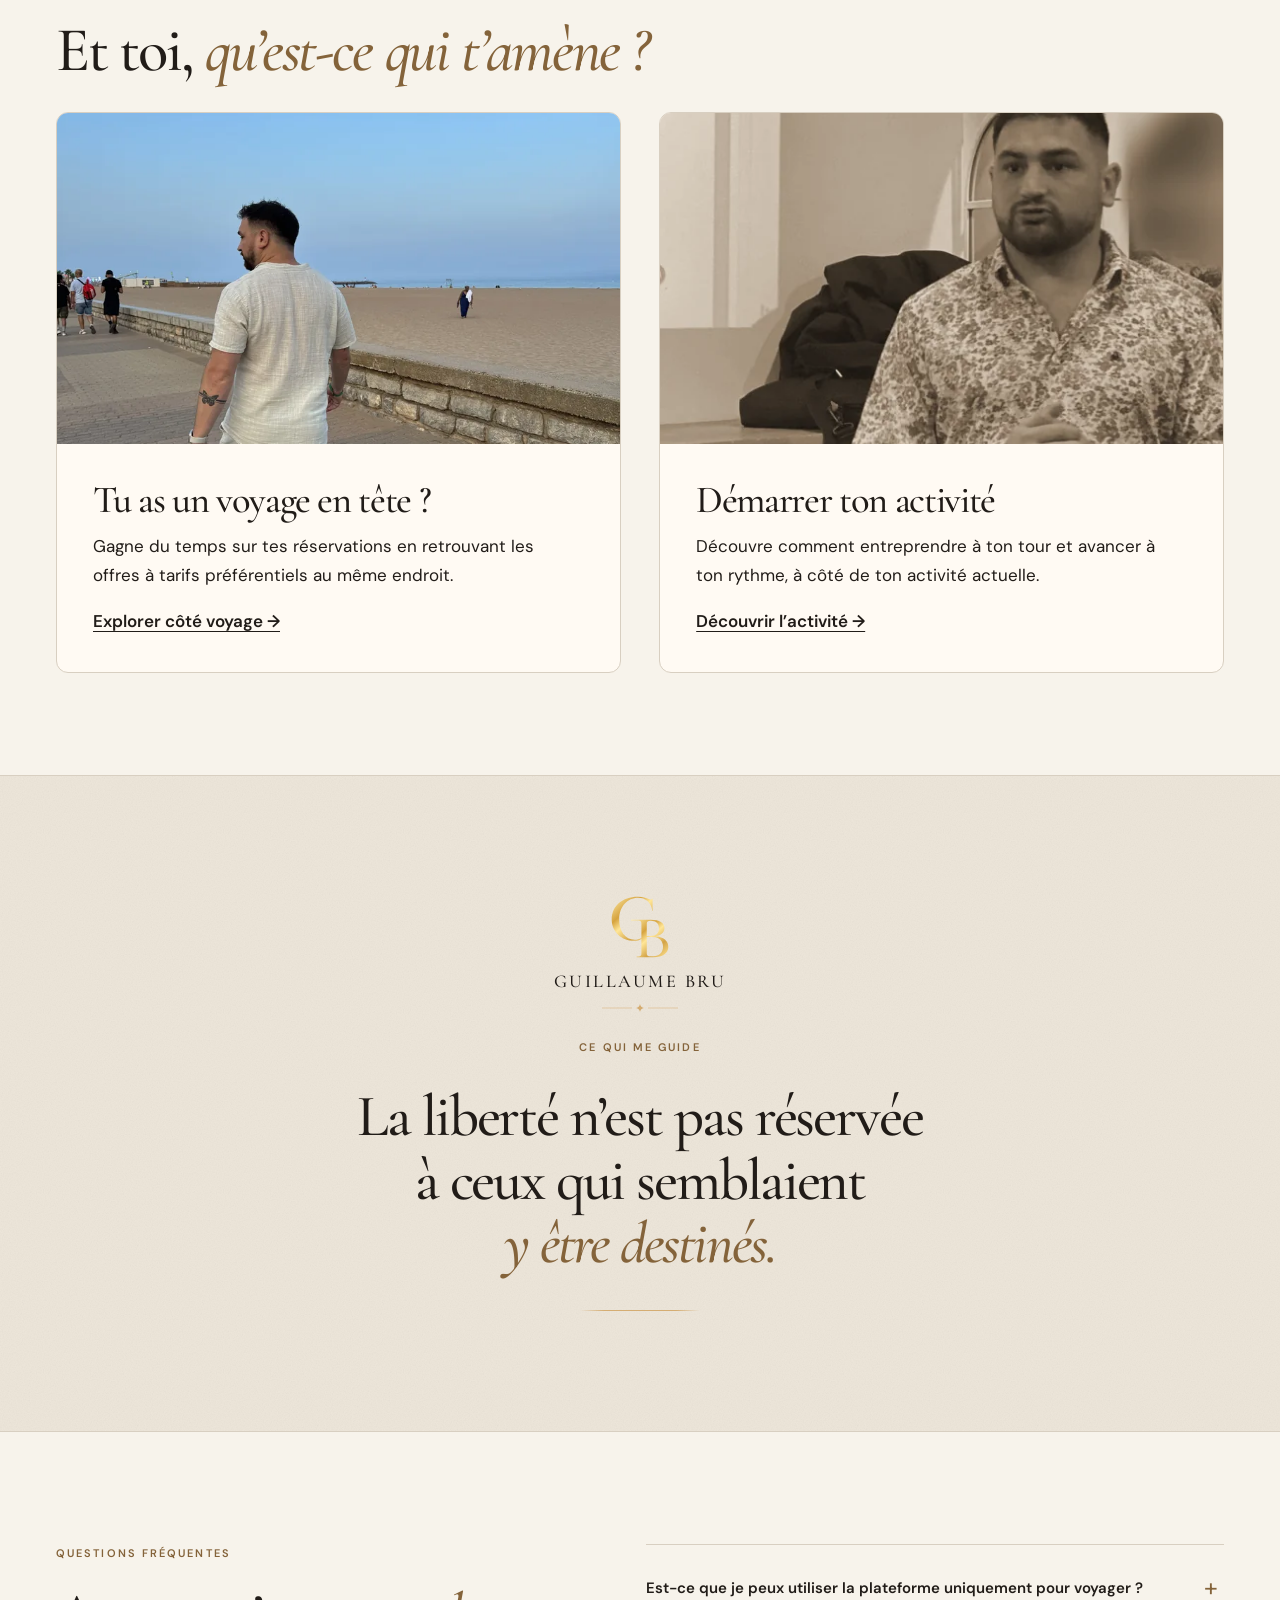
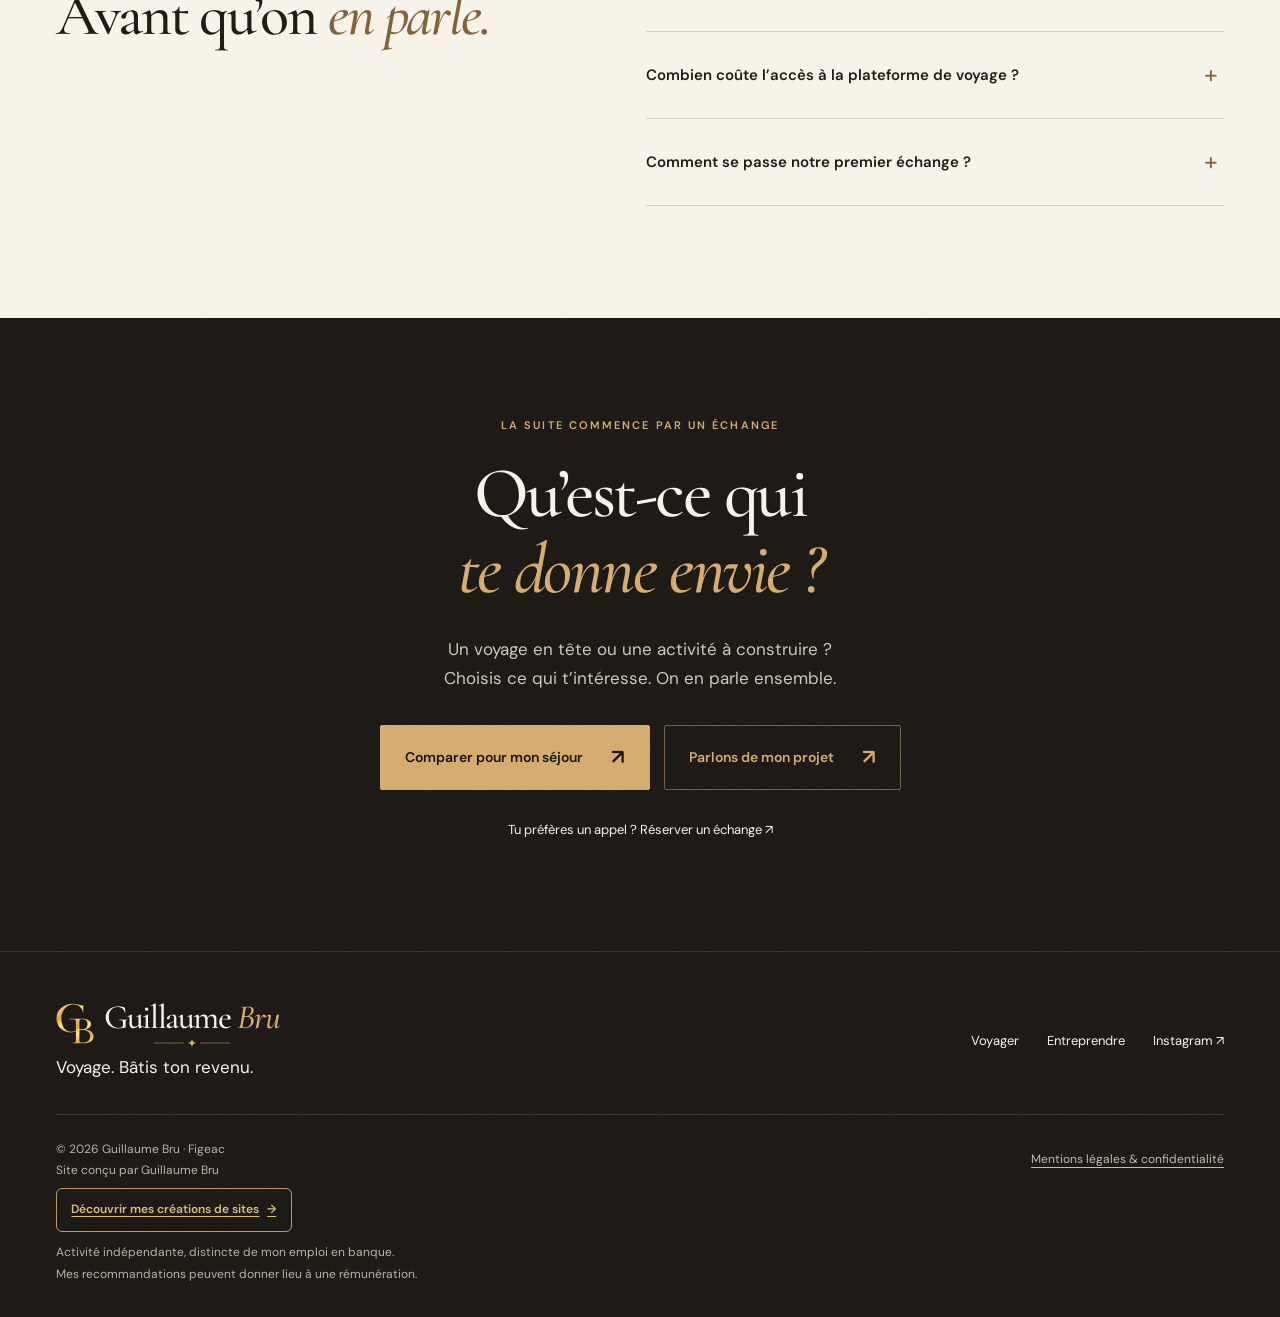
==== commit add4ea93: "Lire le film à 30 images par seconde sur ordinateur avec secours animé" ====
--- a/index.html
+++ b/index.html
@@ -1,5 +1,59 @@
 <!doctype html><html lang="fr"><head><meta charset="utf-8"><script>document.documentElement.classList.add('js');setTimeout(function(){if(!window.__revealReady)document.documentElement.classList.add('reveal-all')},3500)</script><meta name="viewport" content="width=device-width,initial-scale=1"><meta name="theme-color" content="#191612"><meta name="robots" content="index,follow"><title>Guillaume Bru — Voyage mieux. Construis une activité à toi.</title><meta name="description" content="Voyage à prix préférentiels grâce à la plateforme privée que j’utilise, et découvre comment je construis une activité à côté de mon emploi."><meta property="og:title" content="Guillaume Bru — Voyage mieux. Construis une activité à toi."><meta property="og:description" content="Voyage à prix préférentiels grâce à la plateforme privée que j’utilise, et découvre comment je construis une activité à côté de mon emploi."><meta property="og:type" content="website"><meta property="og:site_name" content="Guillaume Bru"><meta property="og:locale" content="fr_FR"><meta property="og:url" content="https://guillaumebru.com/"><meta property="og:image" content="https://guillaumebru.com/assets/og-card.jpg?v=2"><meta property="og:image:width" content="1200"><meta property="og:image:height" content="630"><meta property="og:image:alt" content="Guillaume Bru — Banquier le jour. Entrepreneur le soir."><meta name="twitter:card" content="summary_large_image"><link rel="canonical" href="https://guillaumebru.com/"><link rel="preload" href="assets/editorial.woff2" as="font" type="font/woff2" crossorigin><link rel="preload" href="assets/sans.woff2" as="font" type="font/woff2" crossorigin><link rel="stylesheet" href="site.css?v=20261110-premium"><script src="app.js?v=20261110-premium" defer></script><script type="application/ld+json">{"@context": "https://schema.org", "@type": "Person", "name": "Guillaume Bru", "url": "https://guillaumebru.com/", "image": "https://guillaumebru.com/assets/night-800.webp", "jobTitle": "Entrepreneur indépendant", "description": "Banquier le jour, entrepreneur le soir. Voyages et entrepreneuriat accompagné.", "address": {"@type": "PostalAddress", "addressLocality": "Figeac", "postalCode": "46100", "addressCountry": "FR"}, "sameAs": ["https://www.instagram.com/guillaume.bru_/"]}</script><script type="application/ld+json">{"@context": "https://schema.org", "@type": "WebSite", "name": "Guillaume Bru", "alternateName": "guillaumebru.com", "url": "https://guillaumebru.com/"}</script><link rel="stylesheet" href="assets/accueil-video.css?v=3"><link rel="stylesheet" href="assets/signature-gb.css?v=credit5"><link rel="icon" href="favicon-48.png?v=gb3" type="image/png" sizes="48x48"><link rel="icon" href="favicon.svg?v=gb3" type="image/svg+xml" sizes="any"><link rel="apple-touch-icon" href="apple-touch-icon.png?v=gb3"></head><body data-page="home"><a class="skip-link" href="#main">Aller au contenu</a><header class="site-header"><div class="wrap header-inner"><a class="brand signature-gb" href="index.html" aria-label="Guillaume Bru, accueil"><img src="assets/monogramme-gb.svg" alt="" width="38" height="41"><span>Guillaume <em>Bru</em></span></a><button class="menu-toggle" aria-expanded="false" aria-controls="main-navigation">Menu</button><nav class="header-nav" id="main-navigation" aria-label="Navigation principale"><a href="voyages.html">Voyager</a><a href="activite.html">Entreprendre</a><a href="histoire.html">Guillaume</a><a class="button" href="#contact">On en parle ? <span aria-hidden="true">↗</span></a></nav></div></header><main id="main">
-<section class="hero hero-dark accueil-video" aria-labelledby="home-title"><img class="accueil-film" src="assets/accueil-mobile.webp?v=4k" alt="" aria-hidden="true" fetchpriority="high"><div class="wrap hero-grid"><div class="hero-copy"><span class="eyebrow">Guillaume Bru · Figeac</span><h1 id="home-title"><span class="line"><span>Banquier le jour.</span></span> <em><span class="line"><span>Entrepreneur le soir.</span></span></em></h1><p class="hero-lead">Tu as envie de voyager plus, ou de construire quelque chose à côté de ton travail&nbsp;?</p><p>Je fais les deux depuis 2021, sans quitter mon emploi. Ici, je te montre comment, à ton rythme.</p><a class="button" href="#contact">On en parle ? <span aria-hidden="true">↗</span></a><a class="quiet-link" href="#voyager">Découvrir mes activités <span class="arrow-down" aria-hidden="true">↓</span></a></div></div></section>
+<section class="hero hero-dark accueil-video" aria-labelledby="home-title"><picture id="accueil-media"><source media="(min-width:721px) and (hover:hover)" srcset="assets/accueil-poster.webp?v=4k"><img class="accueil-film" src="assets/accueil-mobile.webp?v=4k" alt="" aria-hidden="true" fetchpriority="high"></picture>
+<script>
+(() => {
+  const picture = document.getElementById('accueil-media');
+  const source = picture.querySelector('source');
+  const desktop = window.matchMedia(source.media);
+  const poster = source.srcset;
+  let stop;
+  function update() {
+    if (stop) stop();
+    source.srcset = poster;
+    if (!desktop.matches) return;
+
+    const film = document.createElement('video');
+    film.className = 'accueil-film';
+    film.setAttribute('aria-hidden', 'true');
+    film.muted = true;
+    film.loop = true;
+    film.playsInline = true;
+    film.disablePictureInPicture = true;
+    film.style.opacity = '0';
+    let previousTime = 0;
+    let lastProgress = Date.now();
+    function fallback() {
+      if (!film.isConnected) return;
+      source.srcset = picture.querySelector('img').getAttribute('src');
+      stop();
+    }
+    function progress() {
+      if (film.currentTime === previousTime) return;
+      previousTime = film.currentTime;
+      lastProgress = Date.now();
+      film.style.opacity = '1';
+    }
+    const watchdog = setInterval(() => {
+      if (document.hidden) lastProgress = Date.now();
+      else if (Date.now() - lastProgress > 5000) fallback();
+    }, 1000);
+    stop = () => {
+      clearInterval(watchdog);
+      film.remove();
+      film.removeAttribute('src');
+      film.load();
+      stop = undefined;
+    };
+    film.addEventListener('timeupdate', progress);
+    film.addEventListener('error', fallback);
+    picture.after(film);
+    film.src = 'assets/accueil-boucle.mp4?v=4k';
+    film.play().catch(fallback);
+  }
+  desktop.addEventListener('change', update);
+  update();
+})();
+</script><div class="wrap hero-grid"><div class="hero-copy"><span class="eyebrow">Guillaume Bru · Figeac</span><h1 id="home-title"><span class="line"><span>Banquier le jour.</span></span> <em><span class="line"><span>Entrepreneur le soir.</span></span></em></h1><p class="hero-lead">Tu as envie de voyager plus, ou de construire quelque chose à côté de ton travail&nbsp;?</p><p>Je fais les deux depuis 2021, sans quitter mon emploi. Ici, je te montre comment, à ton rythme.</p><a class="button" href="#contact">On en parle ? <span aria-hidden="true">↗</span></a><a class="quiet-link" href="#voyager">Découvrir mes activités <span class="arrow-down" aria-hidden="true">↓</span></a></div></div></section>
 <link rel="stylesheet" href="assets/accueil-parcours.css">
 <section class="home-story" id="guillaume" aria-labelledby="home-story-title">
   <div class="wrap"><div class="home-story-copy">
